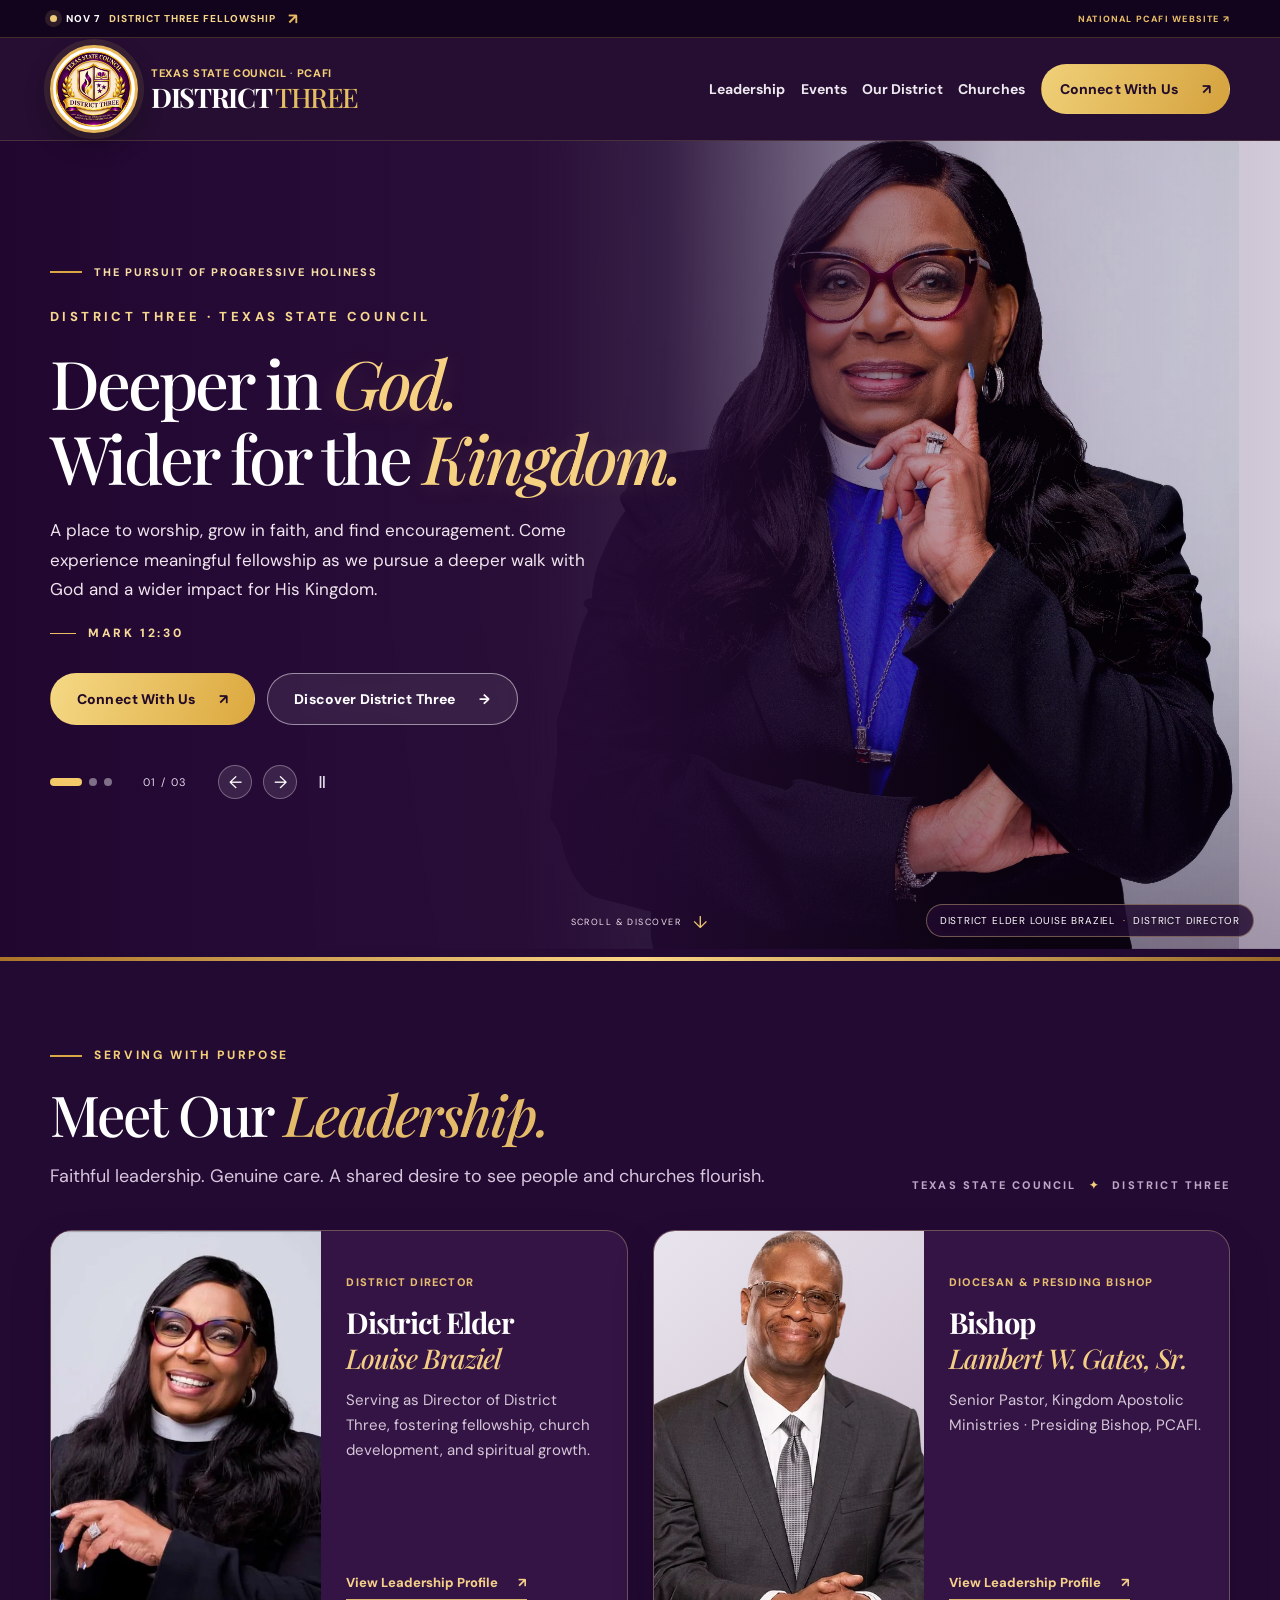
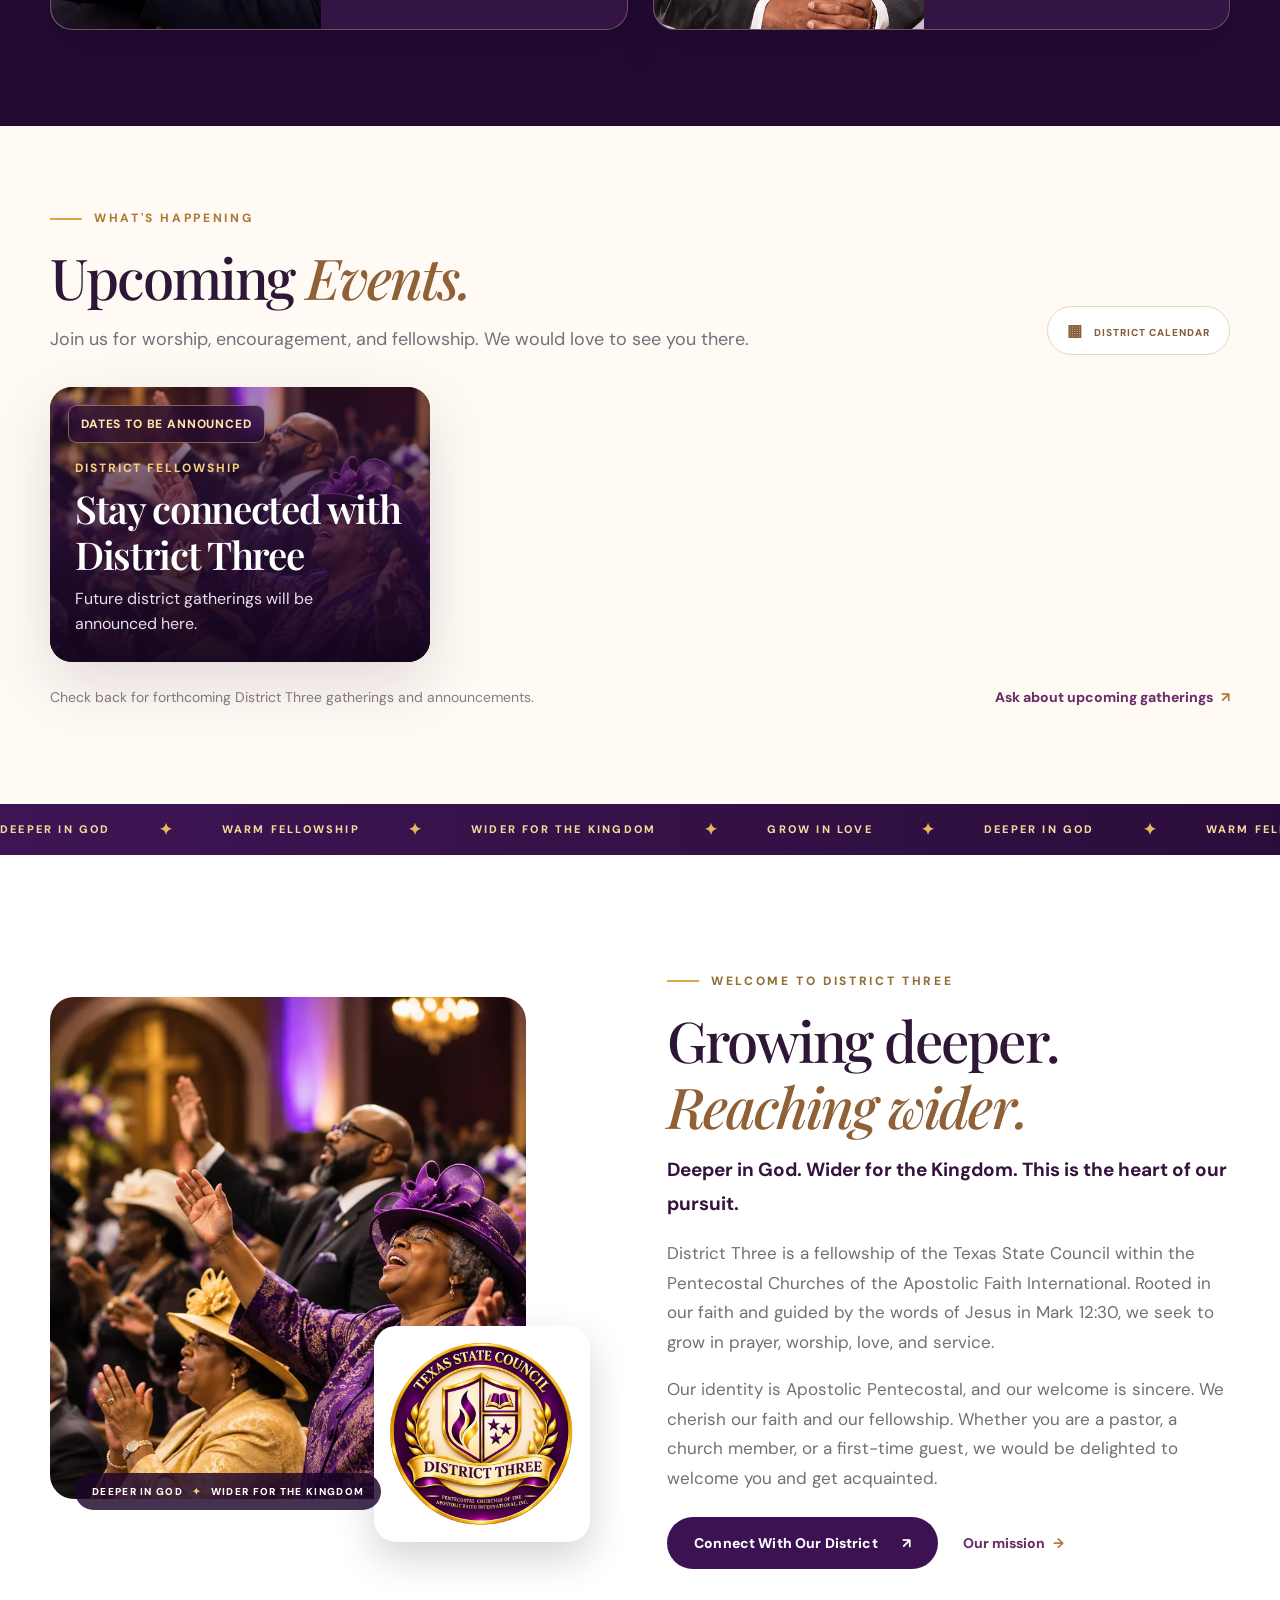
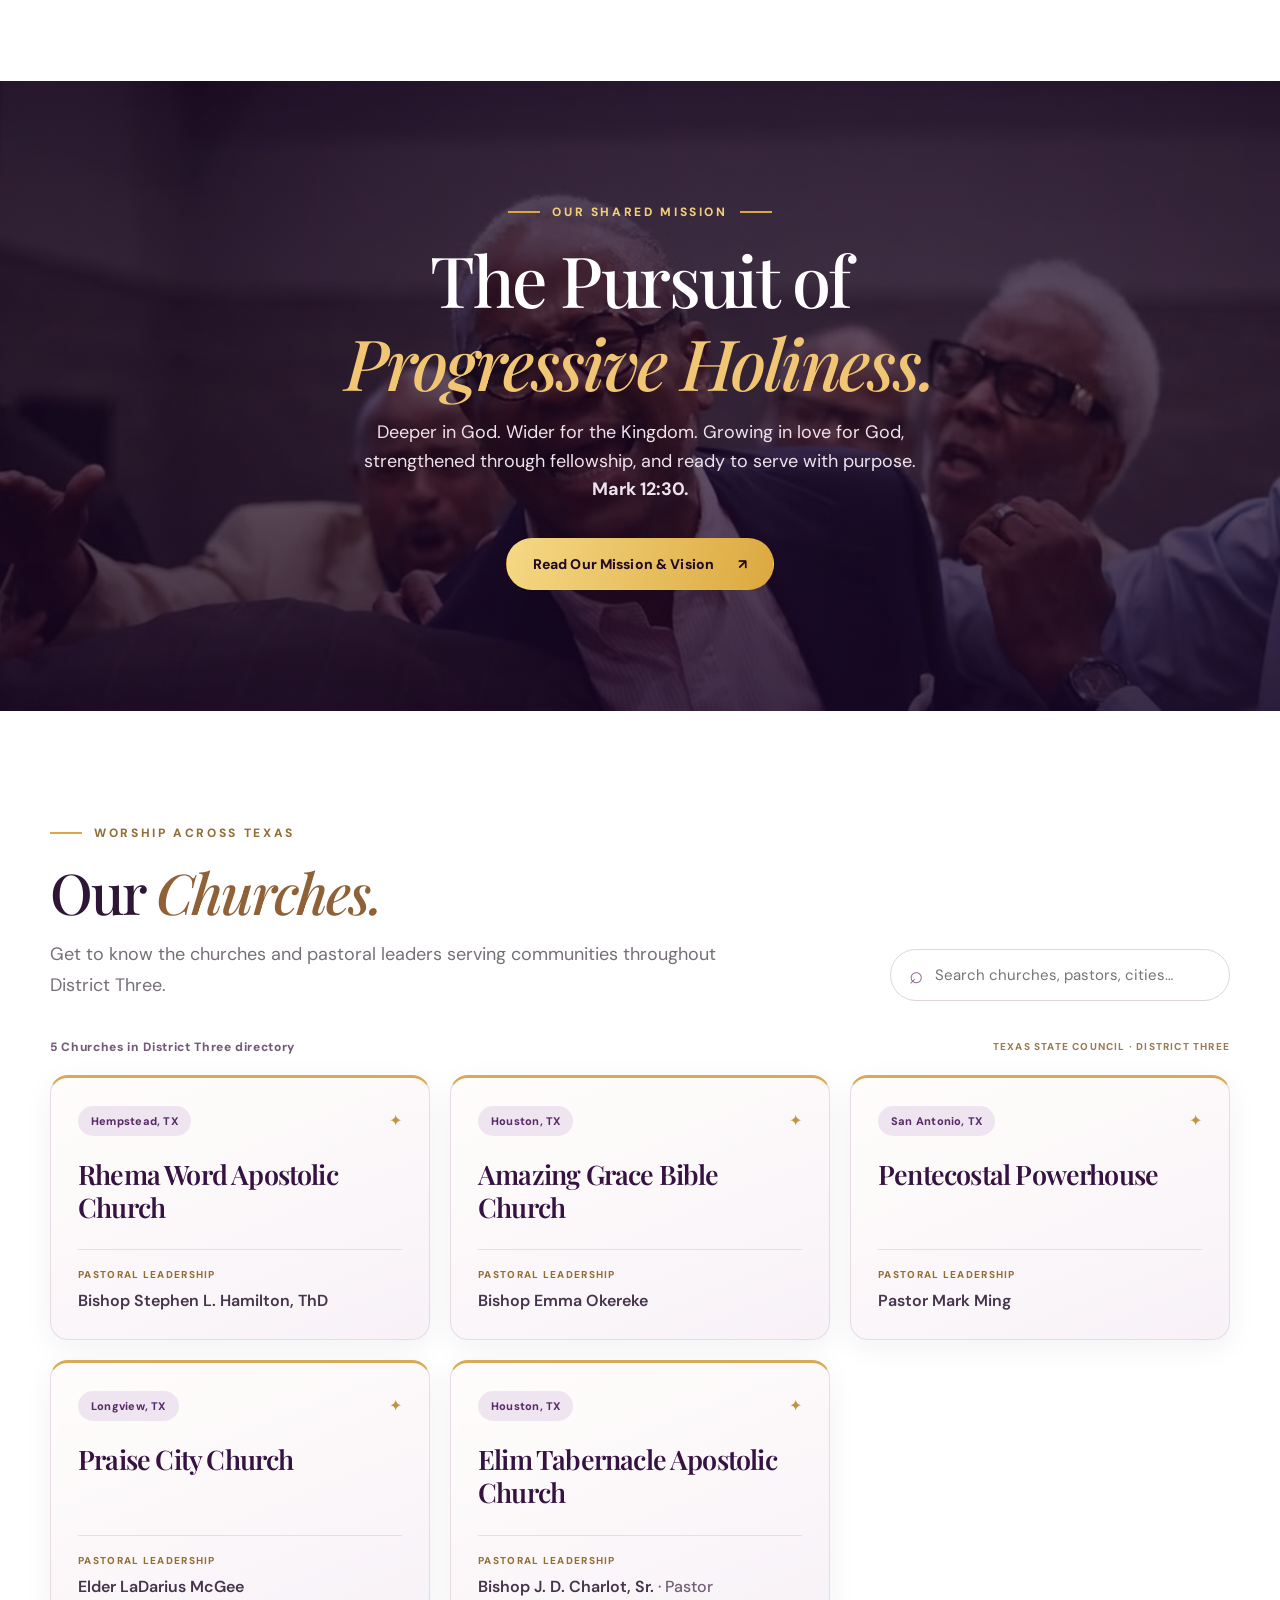
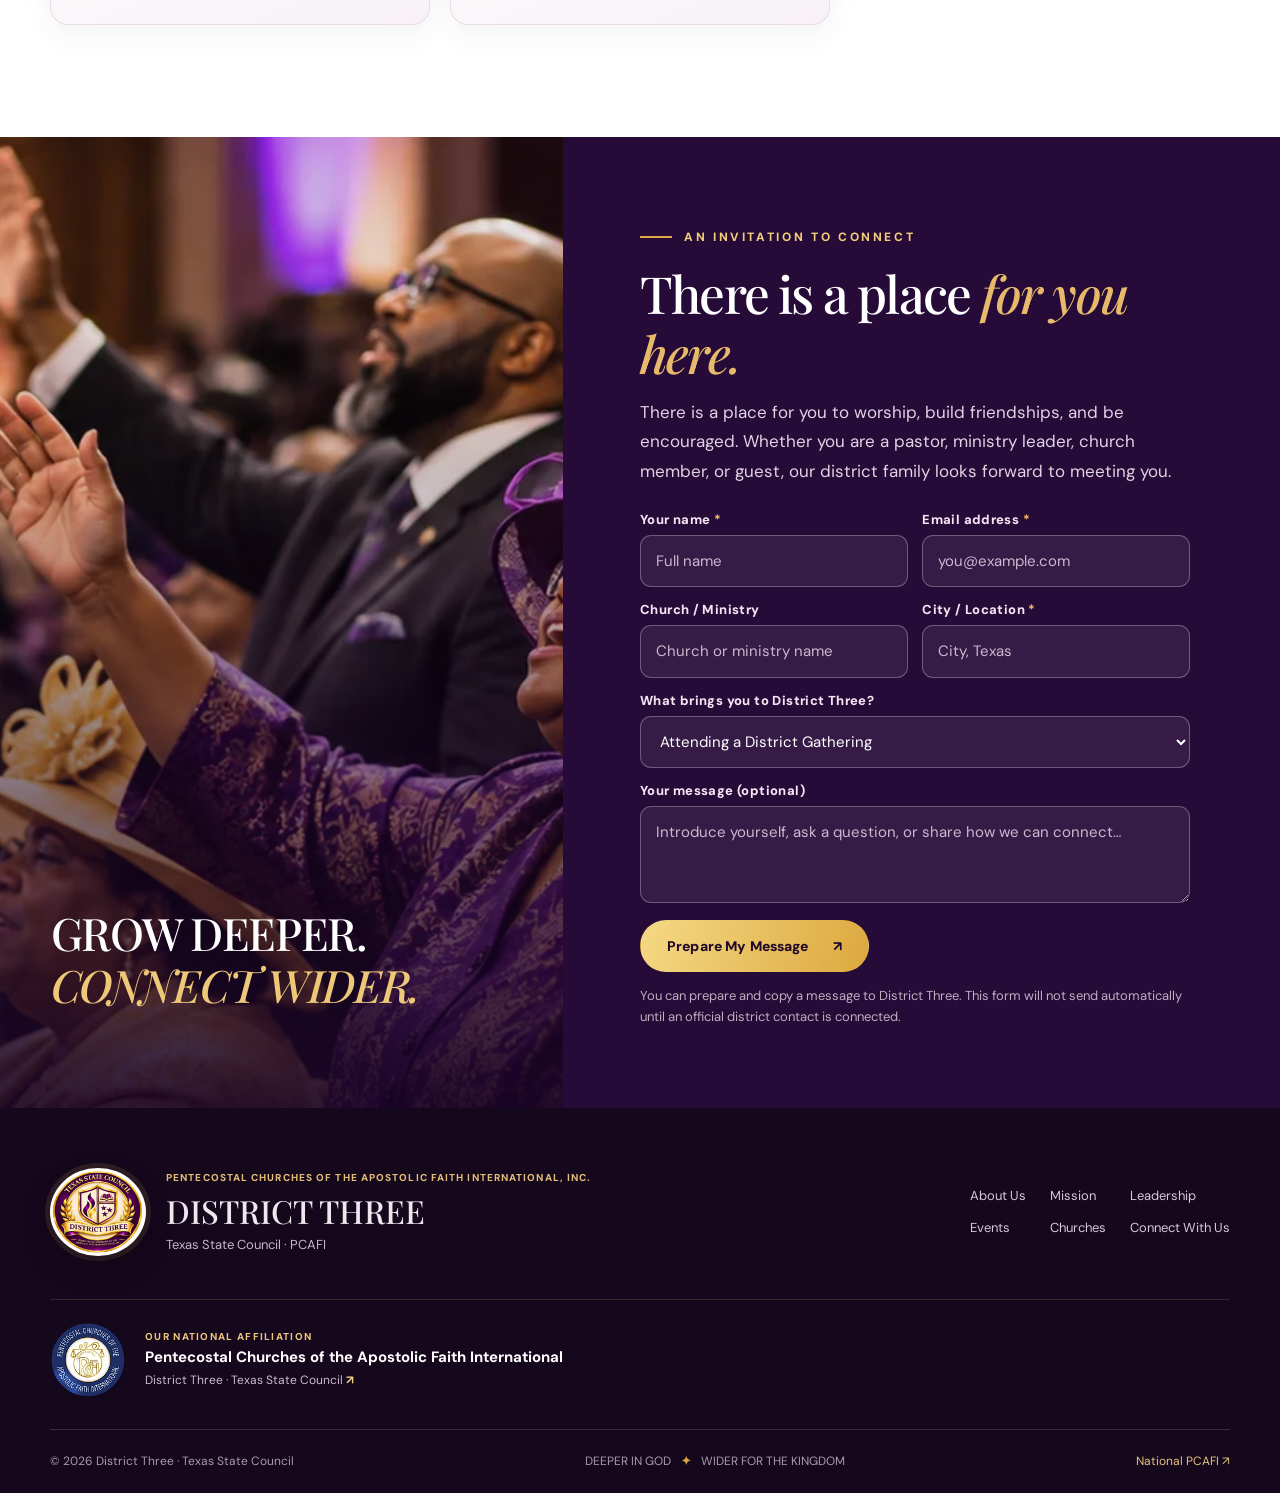
==== index.html @ cacfa239 "Add files via upload" ====
<!DOCTYPE html>

<html lang="en">
<head>
<meta charset="utf-8"/>
<meta content="width=device-width, initial-scale=1" name="viewport"/>
<meta content="#21072f" name="theme-color"/>
<meta content="The Pursuit of Progressive Holiness: Deeper in God. Wider for the Kingdom. District Three of the Texas State Council, PCAFI — Mark 12:30." name="description"/>
<meta content="District Three | Texas State Council · PCAFI" property="og:title"/>
<meta content="Deeper in God. Wider for the Kingdom. The Pursuit of Progressive Holiness · Mark 12:30." property="og:description"/>
<meta content="website" property="og:type"/>
<link href="[data-uri]" rel="icon" type="image/webp"/>
<link href="https://fonts.googleapis.com" rel="preconnect"/>
<link crossorigin="" href="https://fonts.gstatic.com" rel="preconnect"/>
<link href="https://fonts.googleapis.com/css2?family=DM+Sans:wght@400;500;600;700;800&amp;family=Playfair+Display:ital,wght@0,500;0,600;0,700;1,500;1,600&amp;display=swap" rel="stylesheet"/>
<style>
:root{--purple:#240a36;--purple2:#3c1253;--deep:#14051e;--gold:#dba745;--goldlight:#f3ce79;--ivory:#faf7f1;--paper:#fffdf9;--ink:#2e1736;--muted:#766e78;--border:#eadfd3;--shadow:0 22px 62px rgba(33,9,46,.13);--ease:cubic-bezier(.22,.8,.28,1)}
*,*::before,*::after{box-sizing:border-box}html{scroll-behavior:smooth;scroll-padding-top:105px}body{margin:0;font-family:'DM Sans',Arial,sans-serif;background:var(--paper);color:var(--ink);-webkit-font-smoothing:antialiased}button,input,textarea,select{font:inherit}button{cursor:pointer}img{max-width:100%;display:block}a{text-decoration:none;color:inherit}p{line-height:1.75}h1,h2,h3,p{margin-top:0}h1,h2,h3{letter-spacing:-.035em}h1,h2,h3,.brand-words strong{font-family:'Playfair Display',Georgia,serif}em{font-weight:500}::selection{background:#d8b76d;color:var(--purple)}.sr-only{position:absolute;width:1px;height:1px;padding:0;margin:-1px;overflow:hidden;clip:rect(0,0,0,0);white-space:nowrap;border:0}.skip-link{position:absolute;left:12px;top:-100px;background:#fff;color:#111;padding:12px;z-index:9999}.skip-link:focus{top:12px}.site-width{width:min(1180px,calc(100% - 72px));margin-inline:auto}.section{padding:112px 0}.scroll-progress{position:fixed;inset:0 auto auto 0;width:0;height:3px;background:var(--goldlight);z-index:120}.announcement{background:#160620;color:#dfc3e4;position:relative;z-index:110}.announcement-inner{height:30px;display:flex;justify-content:space-between;align-items:center;gap:16px;font-size:9px;font-weight:800;letter-spacing:.18em}.announcement-inner a{color:#f4d588;transition:color .2s}.announcement-inner a:hover{color:#fff}.tiny-star{color:var(--gold);font-style:normal;margin-right:8px}.site-header{position:sticky;top:0;z-index:100;background:rgba(30,7,43,.97);color:#fff;border-bottom:1px solid rgba(240,200,123,.18);transition:background .3s,box-shadow .3s}.site-header.scrolled{background:rgba(27,6,38,.96);box-shadow:0 9px 45px rgba(15,5,25,.28);backdrop-filter:blur(18px)}.nav-inner{height:94px;display:flex;align-items:center;justify-content:space-between;gap:25px;transition:height .3s}.site-header.scrolled .nav-inner{height:73px}.brand{display:flex;align-items:center;gap:13px;min-width:263px}.brand-seal{width:84px;height:84px;border-radius:50%;background:#fff;display:grid;place-items:center;border:3px solid var(--gold);padding:2px;box-shadow:0 10px 28px rgba(0,0,0,.2),0 0 0 6px rgba(229,184,95,.14);transition:width .3s,height .3s,box-shadow .3s,transform .3s}.brand-seal img{width:100%;height:100%;object-fit:contain;border-radius:50%}.site-header.scrolled .brand-seal{width:64px;height:64px}.brand-words{display:flex;flex-direction:column;gap:3px}.brand-words small{font-size:10px;color:var(--goldlight);font-weight:800;letter-spacing:.06em}.brand-words small b{color:#fff;font-weight:400}.brand-words strong{font-size:25px;white-space:nowrap;line-height:1.1;font-weight:700;letter-spacing:-.05em}.brand-words em{color:#e4bd65;font-style:normal}.main-nav{display:flex;align-items:center;gap:clamp(12px,1.65vw,27px)}.main-nav>a:not(.nav-join){font-size:12px;font-weight:700;color:#eee8f0;transition:color .2s}.main-nav>a:not(.nav-join):hover,.main-nav>a.is-current{color:var(--goldlight)}.nav-join,.button{display:inline-flex;align-items:center;justify-content:center;gap:24px;border-radius:100px;font-size:12px;font-weight:800;letter-spacing:.01em;border:1px solid transparent;transition:transform .25s,background .25s,color .25s,box-shadow .25s}.nav-join{padding:14px 20px;background:linear-gradient(115deg,#f0d078,#d5a23e);color:#220c2b!important;white-space:nowrap}.button{min-height:50px;padding:16px 26px;cursor:pointer}.button:hover,.nav-join:hover{transform:translateY(-3px);box-shadow:0 10px 28px rgba(0,0,0,.12)}.button-gold{color:#210928;background:linear-gradient(110deg,#f5d985,#dca83e)}.button-purple{color:#fff;background:var(--purple2)}.button-glass{border-color:rgba(255,255,255,.5);color:#fff;background:rgba(255,255,255,.08);backdrop-filter:blur(5px)}.button-outline{background:transparent;color:var(--purple);border-color:#d2c5d4}.menu-toggle{display:none}.hero{height:clamp(690px,76vw,790px);min-height:650px;position:relative;color:#fff;overflow:hidden;background:#240a36}.hero-backdrop{position:absolute;inset:0;background:url('[data-uri]') center center/cover no-repeat}.hero-shade{position:absolute;inset:0;background:linear-gradient(90deg,rgba(20,5,32,.93) 0%,rgba(31,8,46,.90) 22%,rgba(37,10,54,.68) 46%,rgba(36,10,53,.28) 72%,rgba(36,10,53,.10) 100%),linear-gradient(180deg,rgba(20,5,32,.18) 0%,rgba(20,5,32,.08) 40%,rgba(20,5,32,.22) 100%)}.hero-content{position:relative;z-index:2;padding-top:clamp(100px,12vw,154px)}.hero-intro{display:flex;align-items:center;gap:12px;color:#f8dea4;font-size:10px;line-height:1.5;letter-spacing:.22em;font-weight:800;max-width:640px}.line{display:inline-block;width:32px;min-width:32px;height:2px;background:var(--gold);vertical-align:middle}.hero-kicker{color:#f8cd70;font-size:12px;letter-spacing:.26em;font-weight:800;margin-top:26px;margin-bottom:16px}.hero h1{font-size:clamp(53px,6.25vw,95px);font-weight:500;line-height:1.075;max-width:930px;margin:0 0 22px;text-wrap:balance}.hero h1 em{color:#f6d181}.hero-description{max-width:540px;font-size:16px;line-height:1.9;color:#f0e5ee}.hero-actions{display:flex;align-items:center;flex-wrap:wrap;gap:12px;margin-top:32px}.hero-controls{display:flex;align-items:center;gap:11px;margin-top:65px}.hero-dots{display:flex;gap:7px;margin-right:20px}.hero-dot{height:8px;width:8px;padding:0;border:0;border-radius:20px;background:rgba(255,255,255,.42);transition:width .25s,background .25s}.hero-dot.is-active{width:32px;background:#f4c969}.slide-counter{font-size:11px;letter-spacing:.12em;color:#e0d4e6;margin-right:20px}.round-arrow{border-radius:50%;height:34px;width:34px;background:rgba(255,255,255,.1);color:#fff;border:1px solid rgba(255,255,255,.3);transition:background .2s}.round-arrow:hover,.slide-pause:hover{background:rgba(255,255,255,.25)}.slide-pause{border:0;background:transparent;color:#e4dce9;padding:8px 10px}.slide-copy{transition:opacity .25s,transform .25s}.slide-copy.changing{opacity:0;transform:translateY(12px)}.hero-corner-crest{position:absolute;right:max(4vw,40px);bottom:56px;width:220px;height:220px;z-index:2;border-radius:50%;padding:8px;background:#fff;box-shadow:0 26px 60px rgba(9,4,18,.42),0 0 0 12px rgba(229,184,95,.16);border:5px solid #d5a346}.hero-corner-crest img{width:100%;height:100%;object-fit:contain;border-radius:50%}.hero-photo-note{position:absolute;right:15px;bottom:12px;font-size:8px;color:#ffffffaf;letter-spacing:.08em;z-index:2}.hero-scroll-label{position:absolute;right:50%;transform:translateX(50%);bottom:28px;font-size:9px;letter-spacing:.16em;display:flex;gap:12px;align-items:center;color:#eee0ed;z-index:2}.hero-scroll-label span:last-child{font-size:17px;color:#ebc56e}.events-section{background:#fffaf5;padding-top:90px;padding-bottom:82px}.section-top{display:flex;align-items:end;justify-content:space-between;gap:30px;margin-bottom:38px}.eyebrow{font-weight:800;letter-spacing:.22em;font-size:10px;color:#916f37;display:flex;align-items:center;gap:12px;margin-bottom:15px}.eyebrow.gold{color:var(--goldlight)}.events-section .eyebrow.gold{color:#ac7937}.section-top h2,.about-copy h2,.parallax-inner h2,.join-body h2{font-weight:500;font-size:clamp(38px,4.4vw,63px);line-height:1.18;margin-bottom:14px;max-width:800px}.section-top h2 em,.about-copy h2 em{color:#906037}.section-lead{color:#766f78;max-width:570px;margin-bottom:0;font-size:14px}.calendar-tag{border:1px solid #e4d7c6;color:#855d36;background:#fff;font-weight:800;letter-spacing:.1em;padding:13px 19px;border-radius:100px;white-space:nowrap;font-size:10px}.calendar-tag span{font-size:16px;margin-right:8px}.events-grid{display:grid;grid-template-columns:repeat(3,minmax(0,1fr));gap:20px}.event-card{position:relative;min-height:275px;border-radius:22px;overflow:hidden;background:#32123f;color:#fff;box-shadow:var(--shadow);isolation:isolate;transition:transform .25s}.event-card:hover{transform:translateY(-5px)}.event-card::before{content:'';position:absolute;inset:0;background-size:cover;background-position:center;z-index:-2;transform:scale(1.03);transition:transform .5s}.event-card:hover::before{transform:scale(1.08)}.event-card::after{content:'';position:absolute;inset:0;z-index:-1;background:linear-gradient(0deg,rgba(20,5,30,.97),rgba(42,13,57,.78) 50%,rgba(50,16,67,.3))}.event-card.visual-worship::before{background-image:url('[data-uri]')}.event-card.visual-leadership::before{background-image:url('[data-uri]');background-position:center 28%}.event-card.visual-council::before{background-image:linear-gradient(25deg,#410f54,#75428e);opacity:.9}.event-card-content{height:100%;min-height:275px;padding:25px;display:flex;flex-direction:column;justify-content:flex-end;position:relative}.event-card .event-type{font-size:10px;letter-spacing:.16em;font-weight:800;color:#f5d07c;text-transform:uppercase;margin-bottom:9px}.event-card h3{font-size:27px;line-height:1.2;font-weight:600;margin:0 0 9px;color:#fff}.event-card p{font-size:12px;color:#e7dfea;line-height:1.55;margin:0}.event-date-corner{position:absolute;top:18px;left:18px;color:#ffe4ac;border-radius:9px;border:1px solid rgba(239,203,141,.45);background:rgba(31,6,44,.68);font-size:10px;font-weight:800;letter-spacing:.12em;padding:10px 12px;backdrop-filter:blur(10px)}.event-arrow{position:absolute;right:22px;bottom:22px;border:1px solid rgba(255,255,255,.44);border-radius:50%;display:grid;place-items:center;width:34px;height:34px;font-size:17px}.event-card p{padding-right:35px}.events-foot{display:flex;align-items:center;justify-content:space-between;gap:25px;margin-top:23px;font-size:11px;color:#877d83}.events-foot p{margin:0}.text-arrow{font-size:12px;font-weight:800;color:#6b2d69;white-space:nowrap}.text-arrow span{margin-left:5px;color:#b17c38}.moving-ribbon{overflow:hidden;background:linear-gradient(90deg,#3d1554,#2b0d3b);color:#f5d999;padding:15px 0}.ribbon-track{display:flex;align-items:center;gap:48px;white-space:nowrap;width:max-content;animation:ticker 44s linear infinite;font-size:11px;letter-spacing:.2em;font-weight:800}.ribbon-track i{font-style:normal;font-size:16px;color:#e5b85f}@keyframes ticker{to{transform:translateX(-50%)}}.about-section{background:#fff}.about-grid{display:grid;grid-template-columns:.96fr 1fr;gap:clamp(50px,6vw,103px);align-items:center}.about-images{height:545px;position:relative}.about-photo{width:88%;height:92%;border-radius:24px;overflow:hidden;background:#32123f}.about-photo img{width:100%;height:100%;object-fit:cover;object-position:center}.about-photo-small{position:absolute;right:0;bottom:0;width:40%;aspect-ratio:1;border:10px solid #fff;border-radius:22px;background:#fff;box-shadow:0 16px 38px rgba(23,9,37,.18);overflow:hidden;padding:4px}.about-photo-small img{width:100%;height:100%;object-fit:contain}.about-photo-caption{position:absolute;bottom:32px;left:25px;color:#fff;font-size:10px;font-weight:800;letter-spacing:.13em;background:rgba(27,6,42,.82);border-radius:100px;padding:12px 17px}.about-photo-caption span{color:var(--goldlight);margin:0 6px}.about-copy h2{max-width:600px}.about-copy p:not(.eyebrow){color:#756d76;font-size:14px}.about-copy .lead-strong{color:#36133f!important;font-size:17px!important;font-weight:700!important}.about-actions{display:flex;align-items:center;gap:25px;flex-wrap:wrap;margin-top:23px}.parallax-statement{height:min(630px,85svh);min-height:510px;position:relative;overflow:hidden;background:#2b083a;color:#fff;display:flex;align-items:center;text-align:center}.parallax-backdrop{position:absolute;inset:-12%;background:url('[data-uri]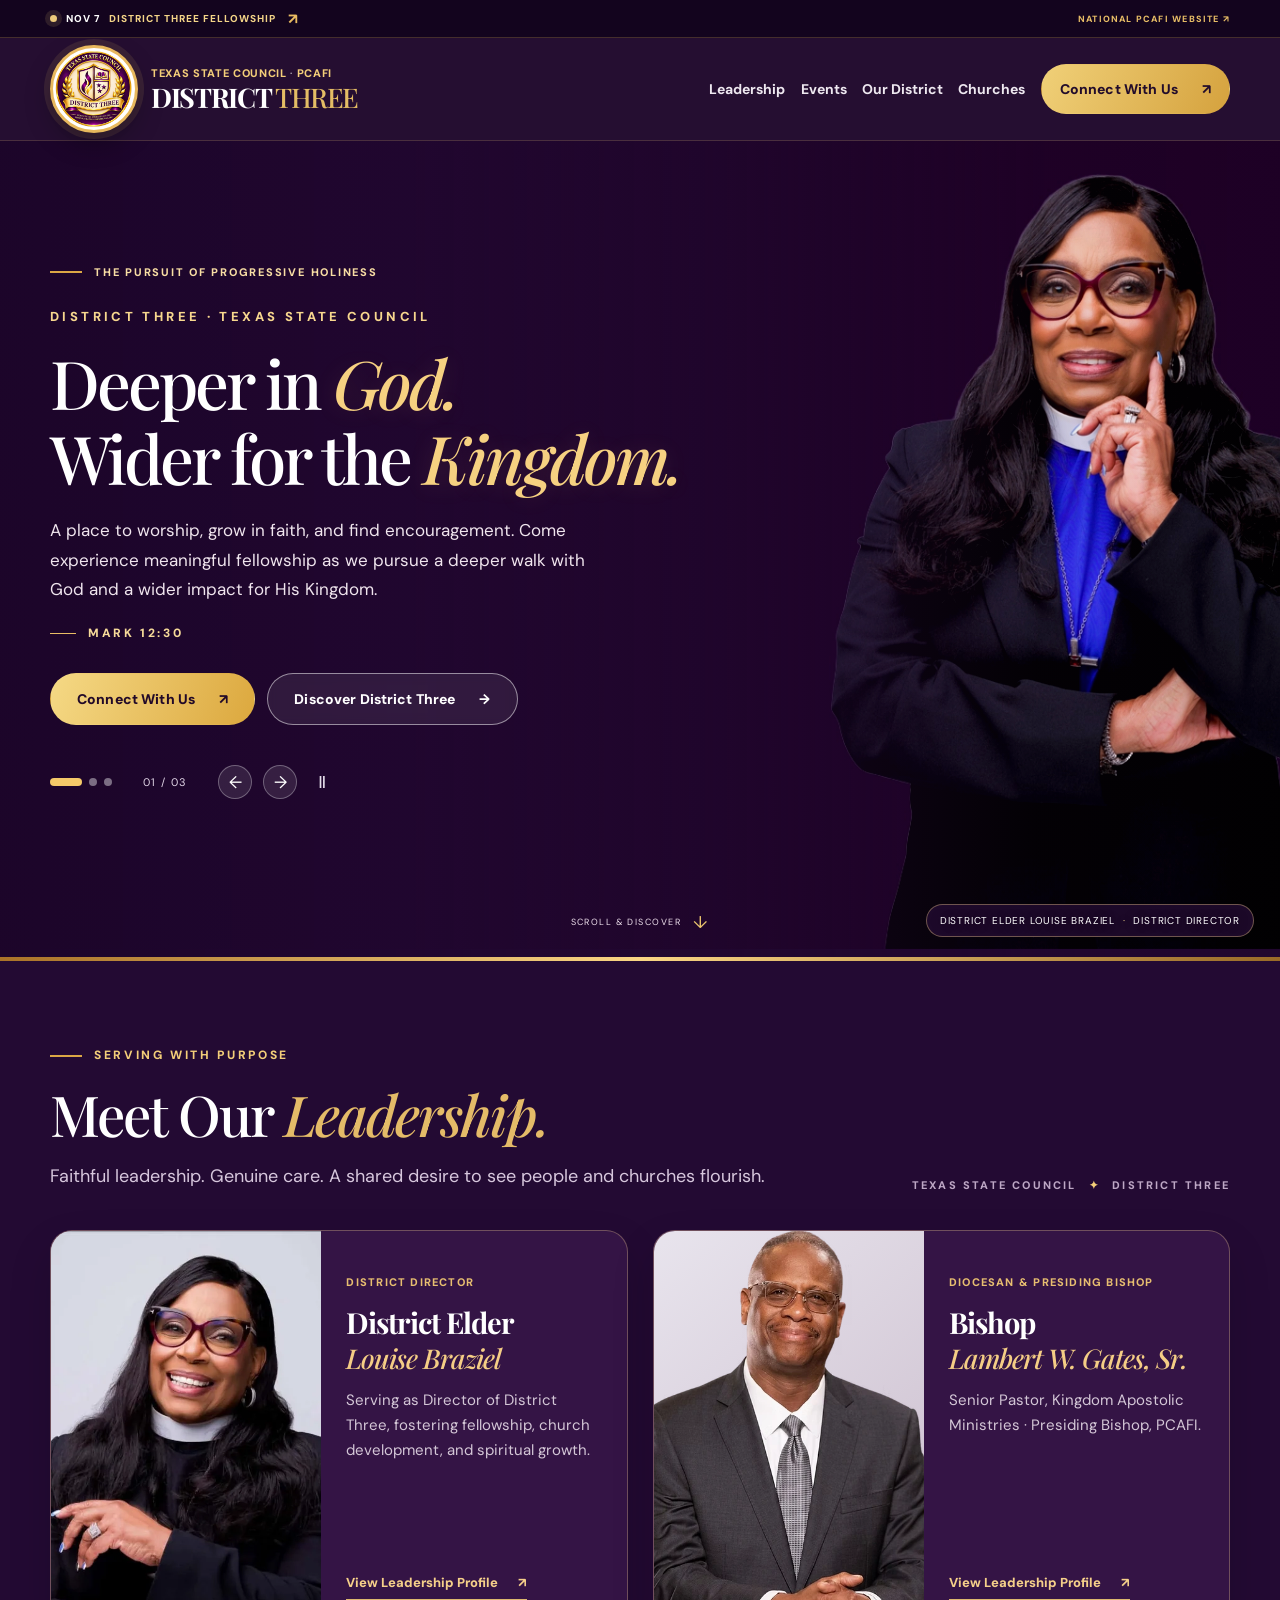
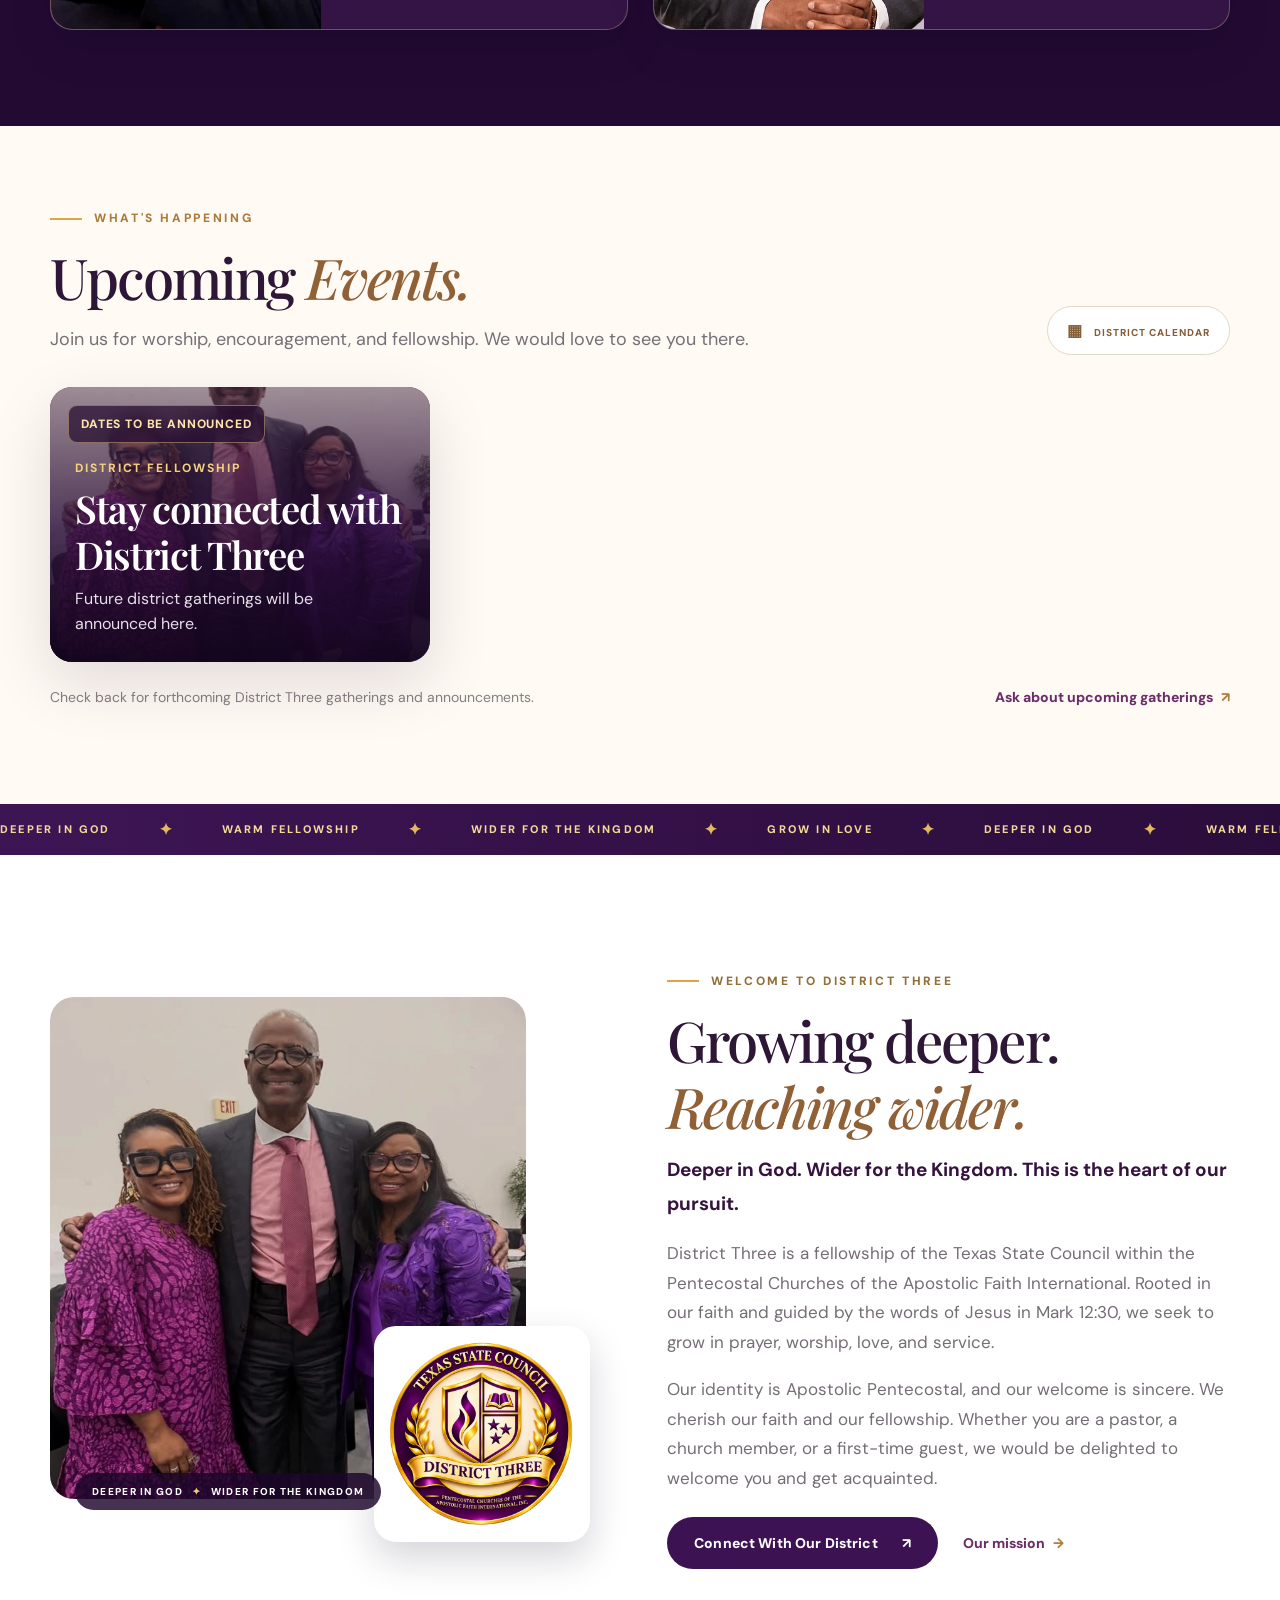
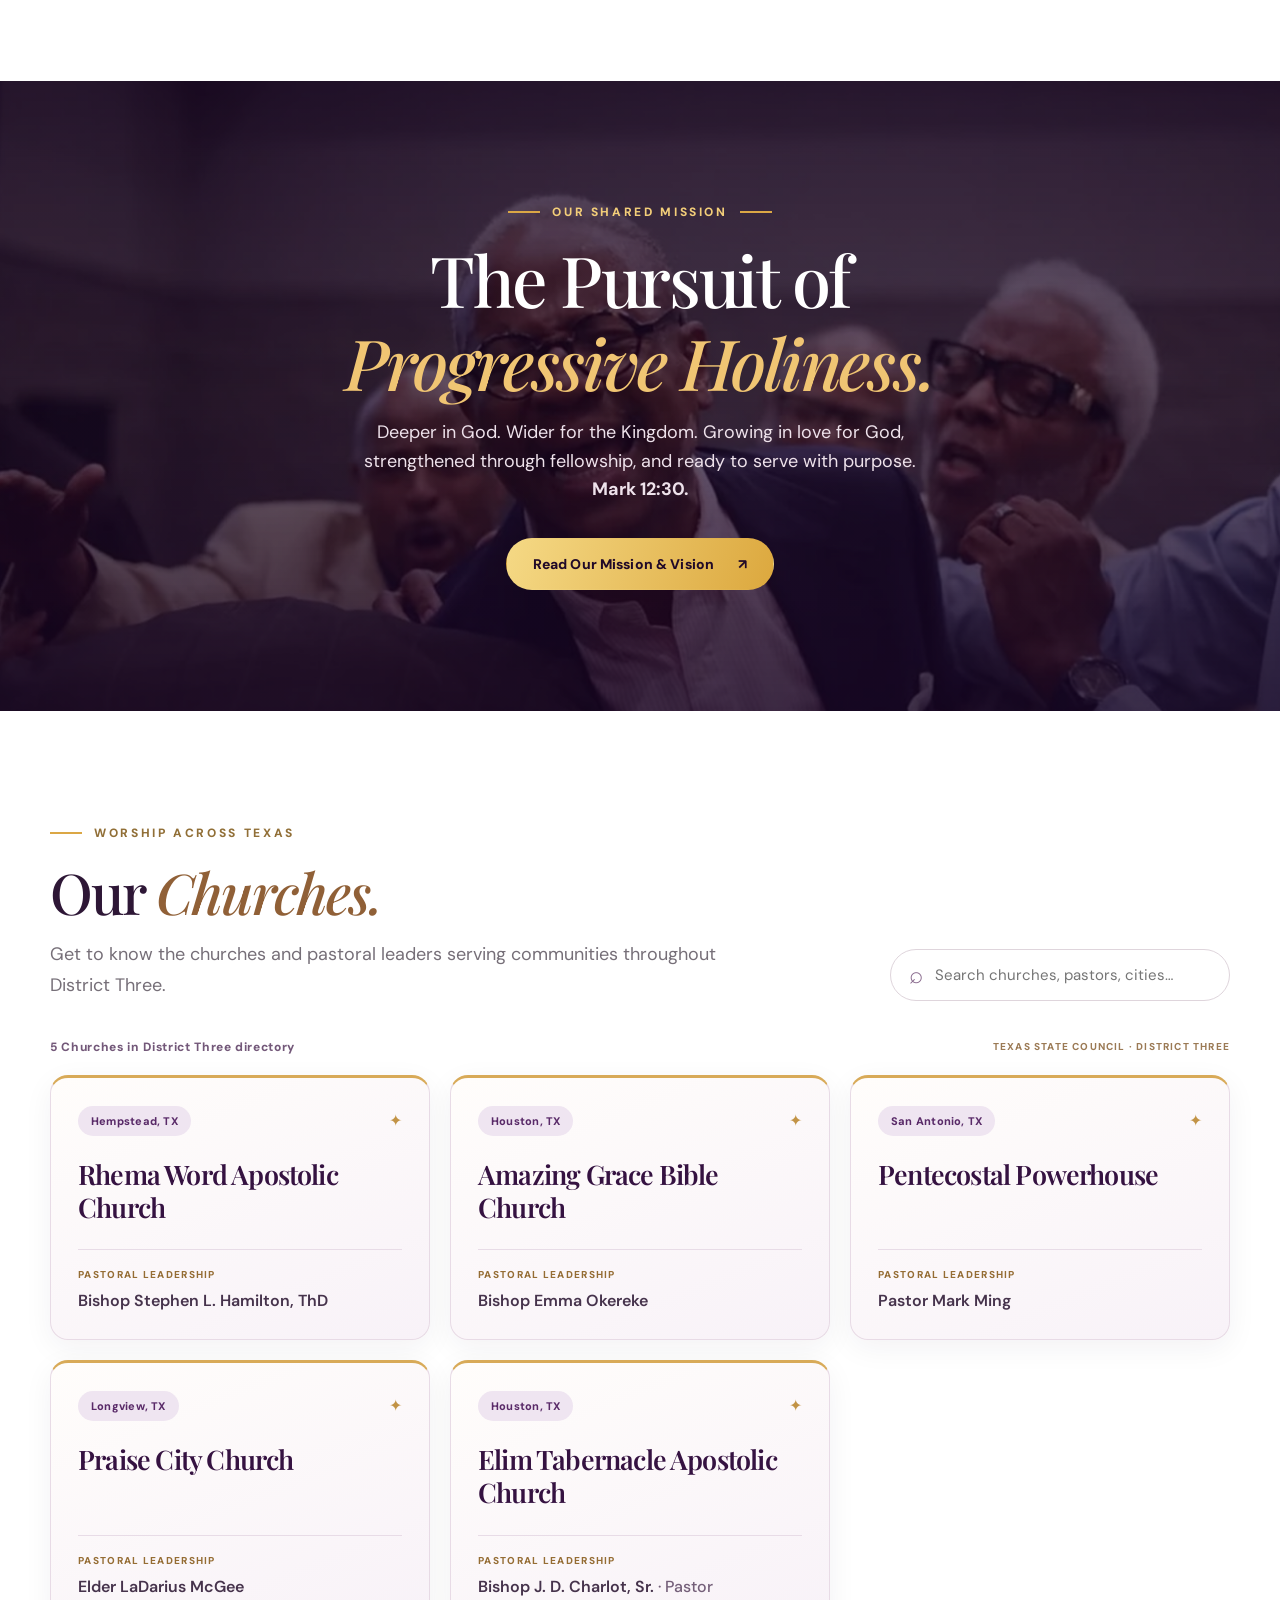
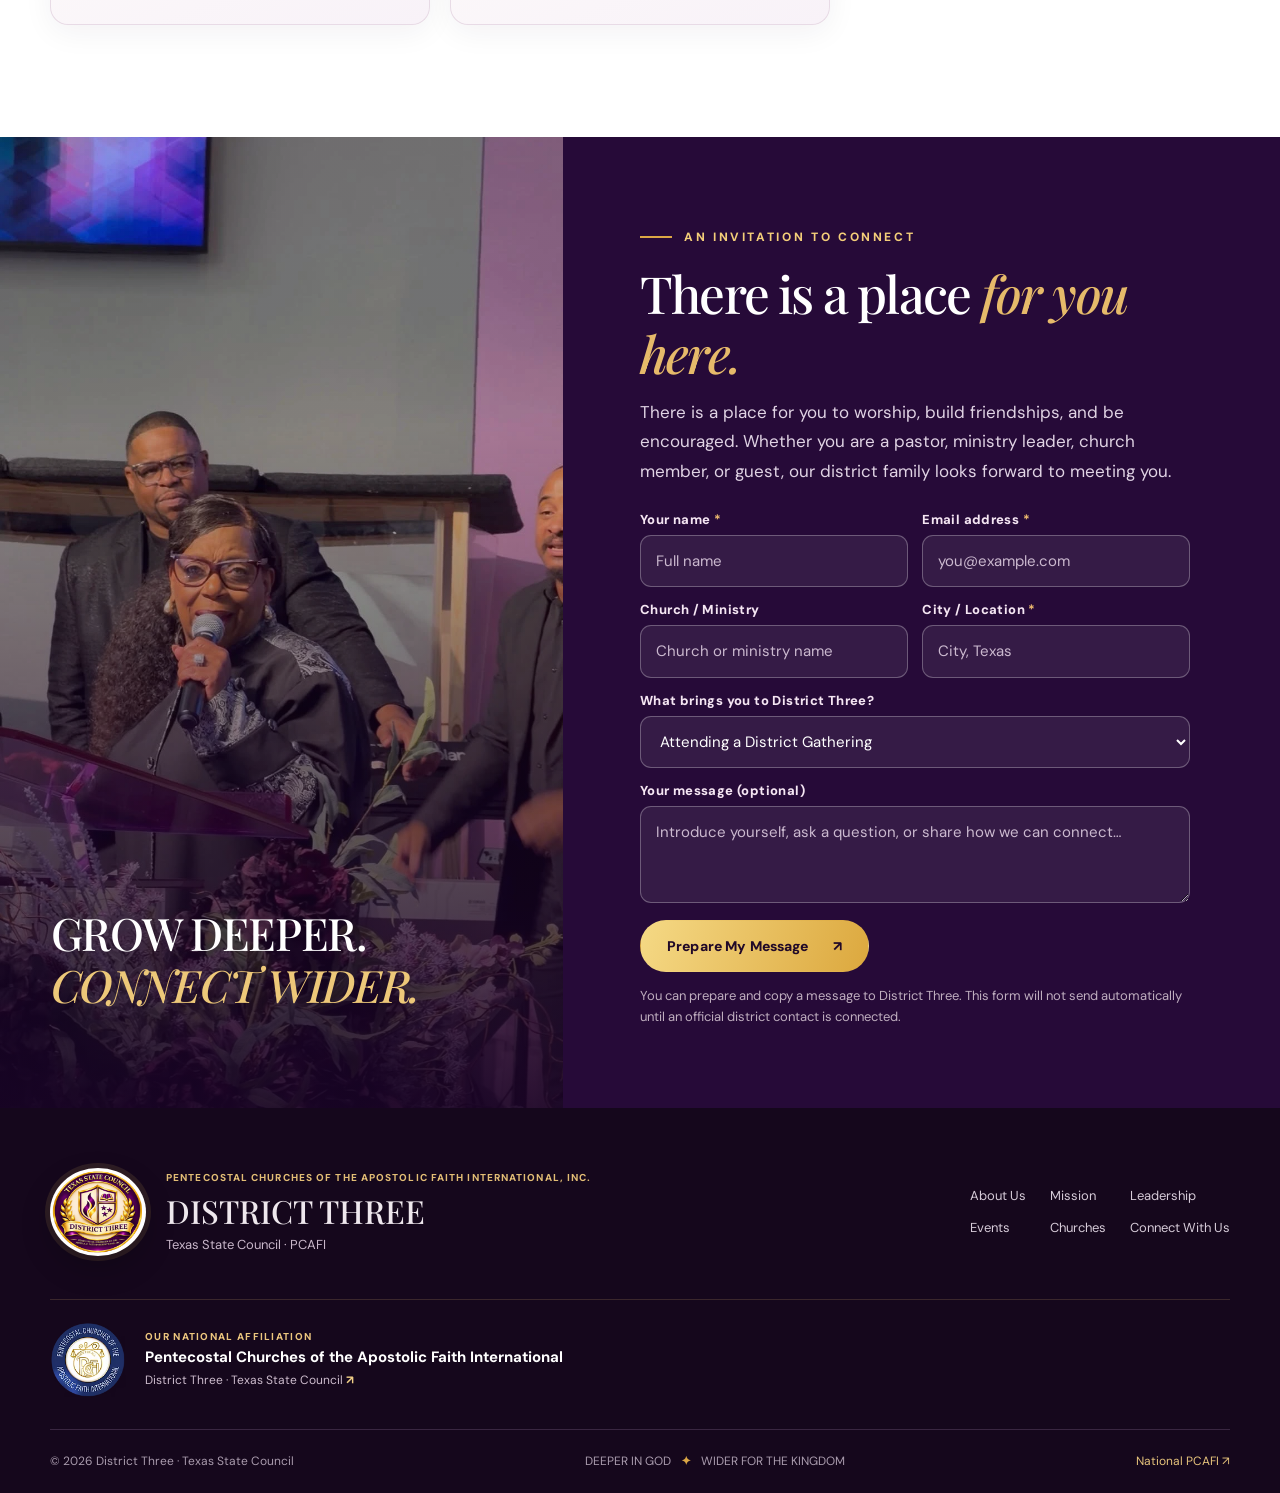
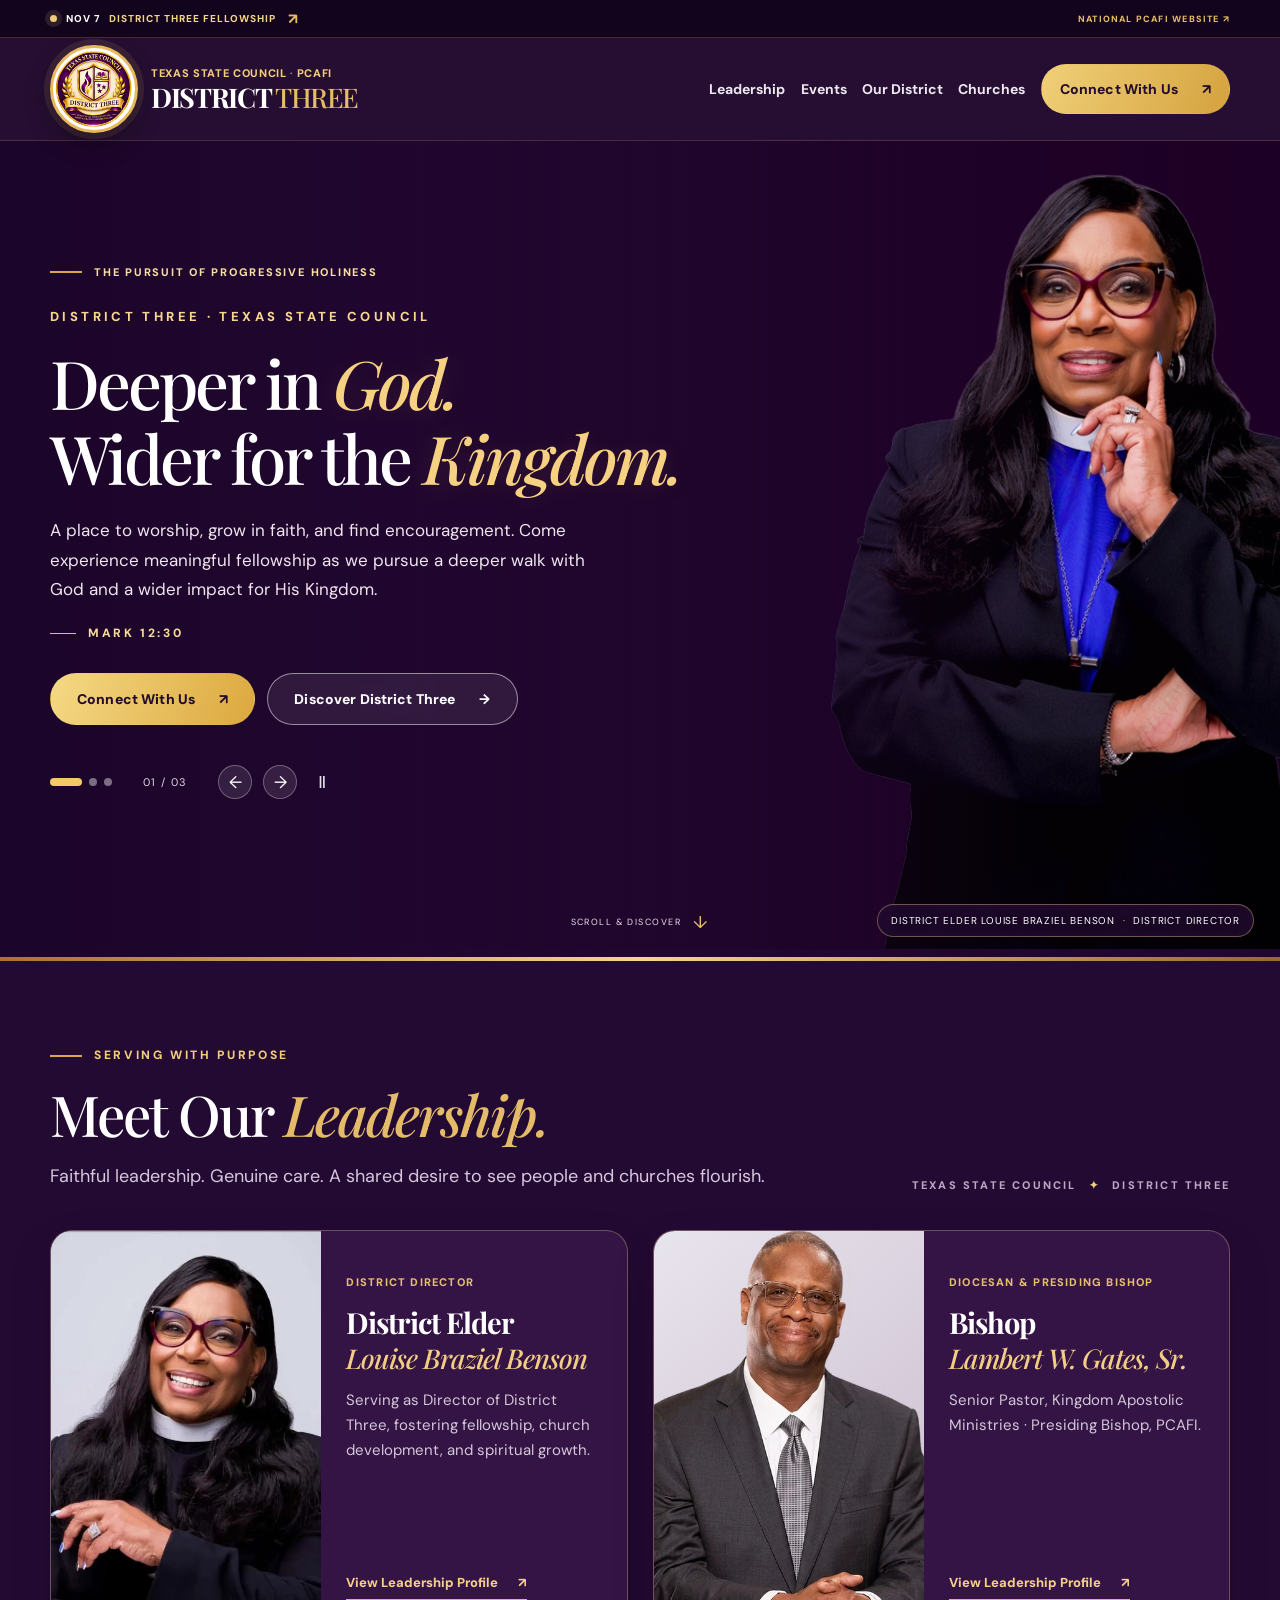
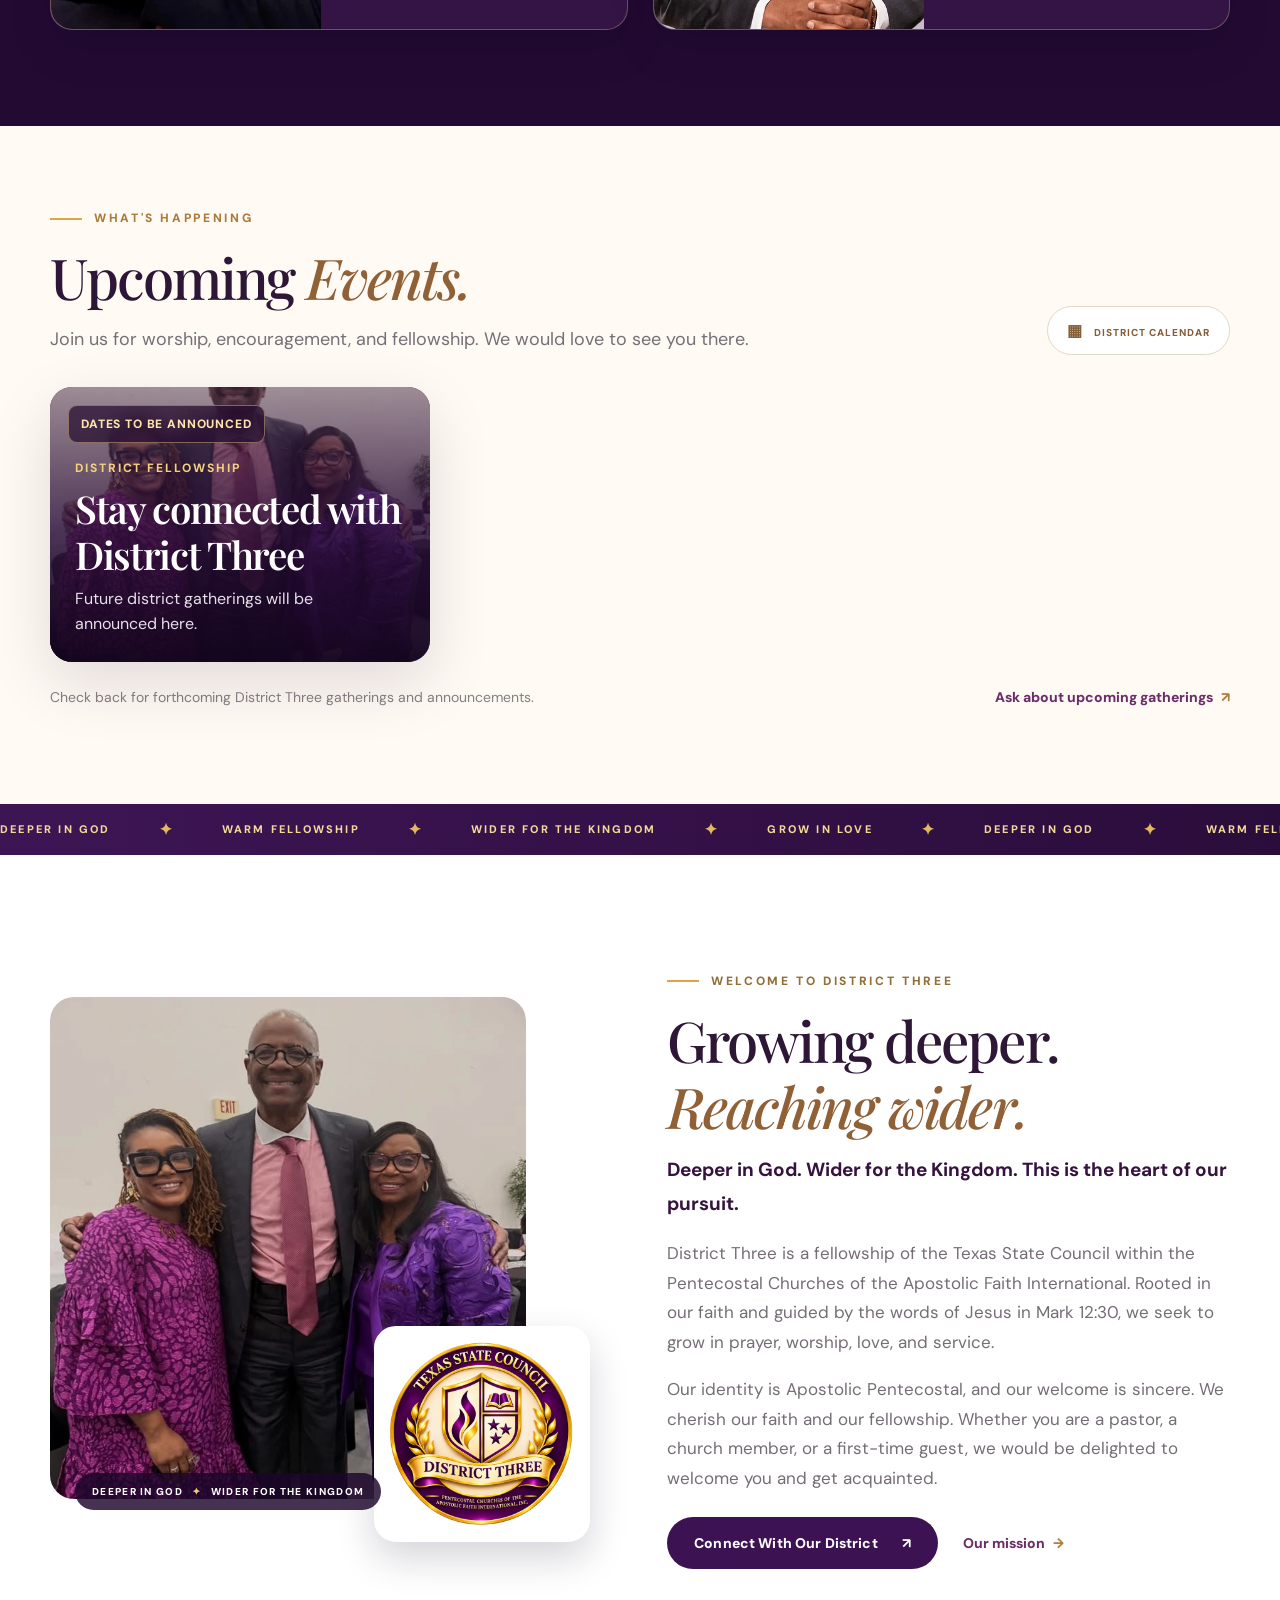
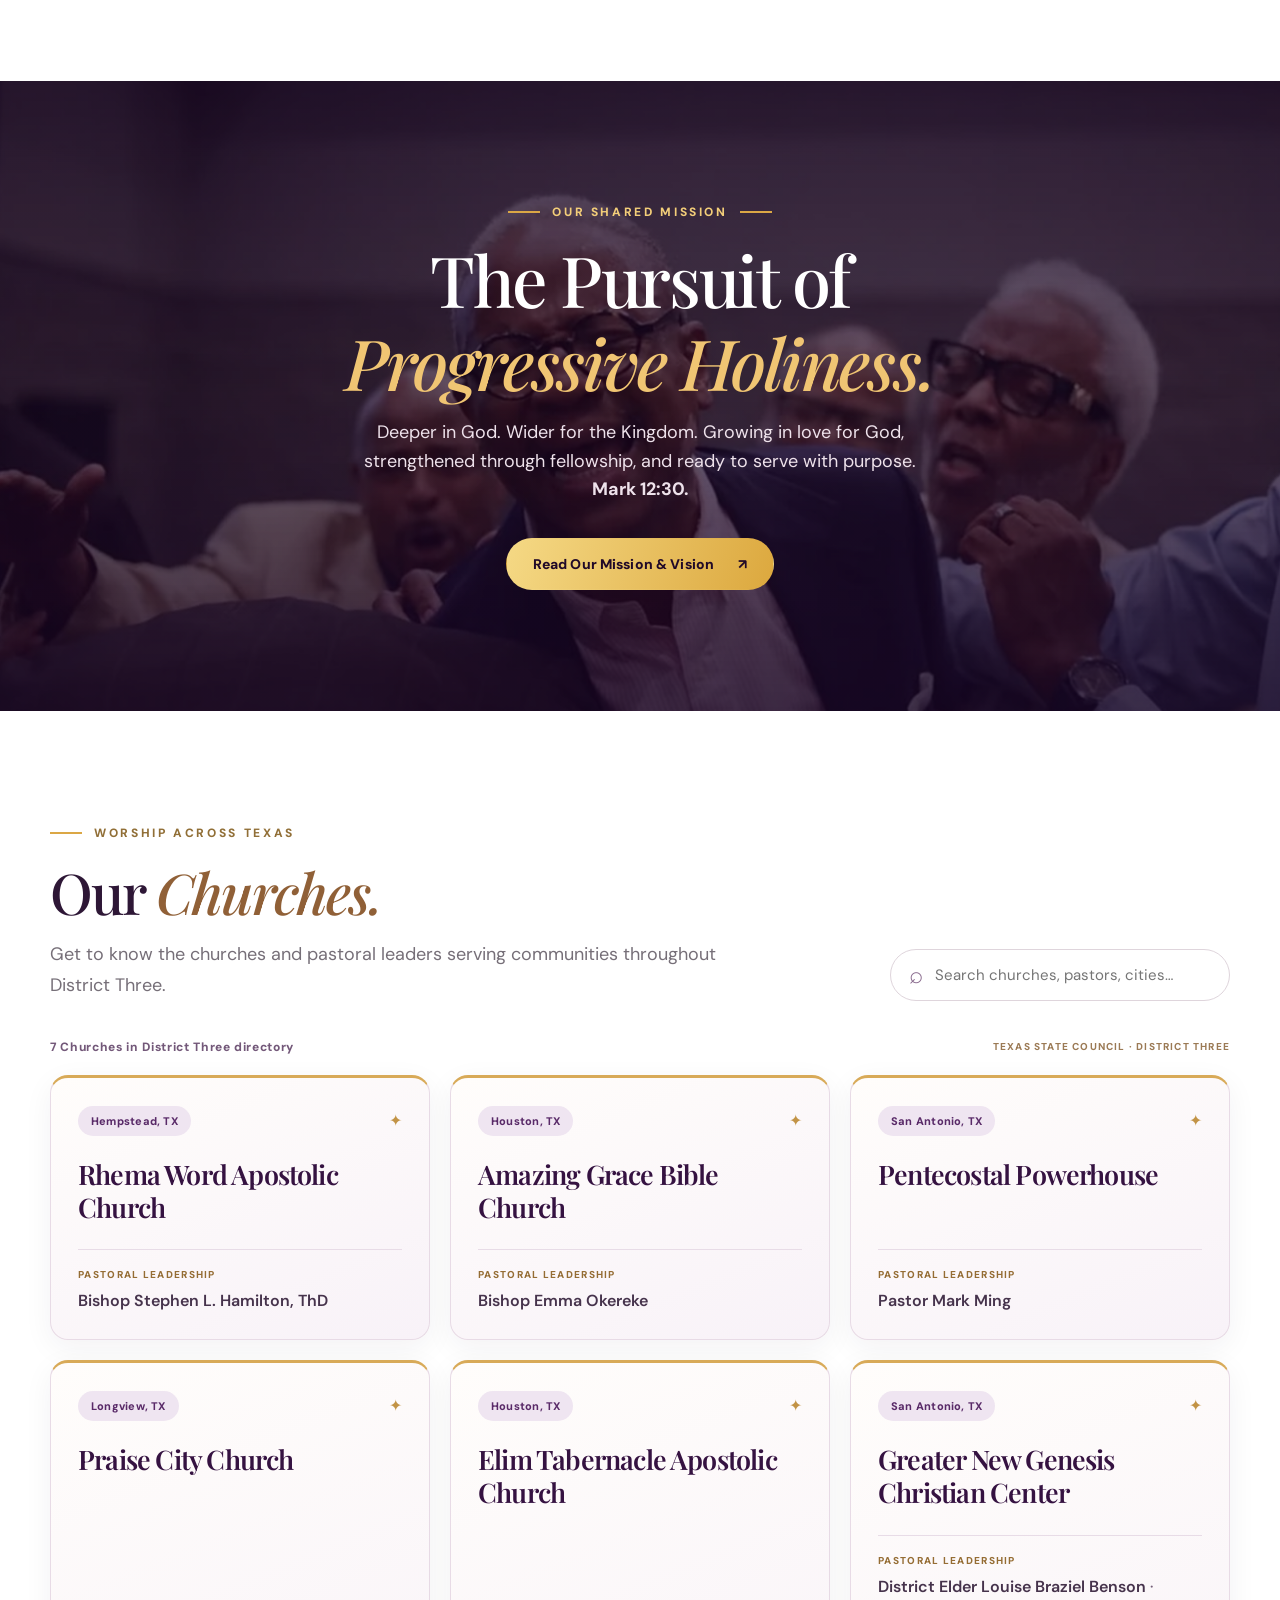
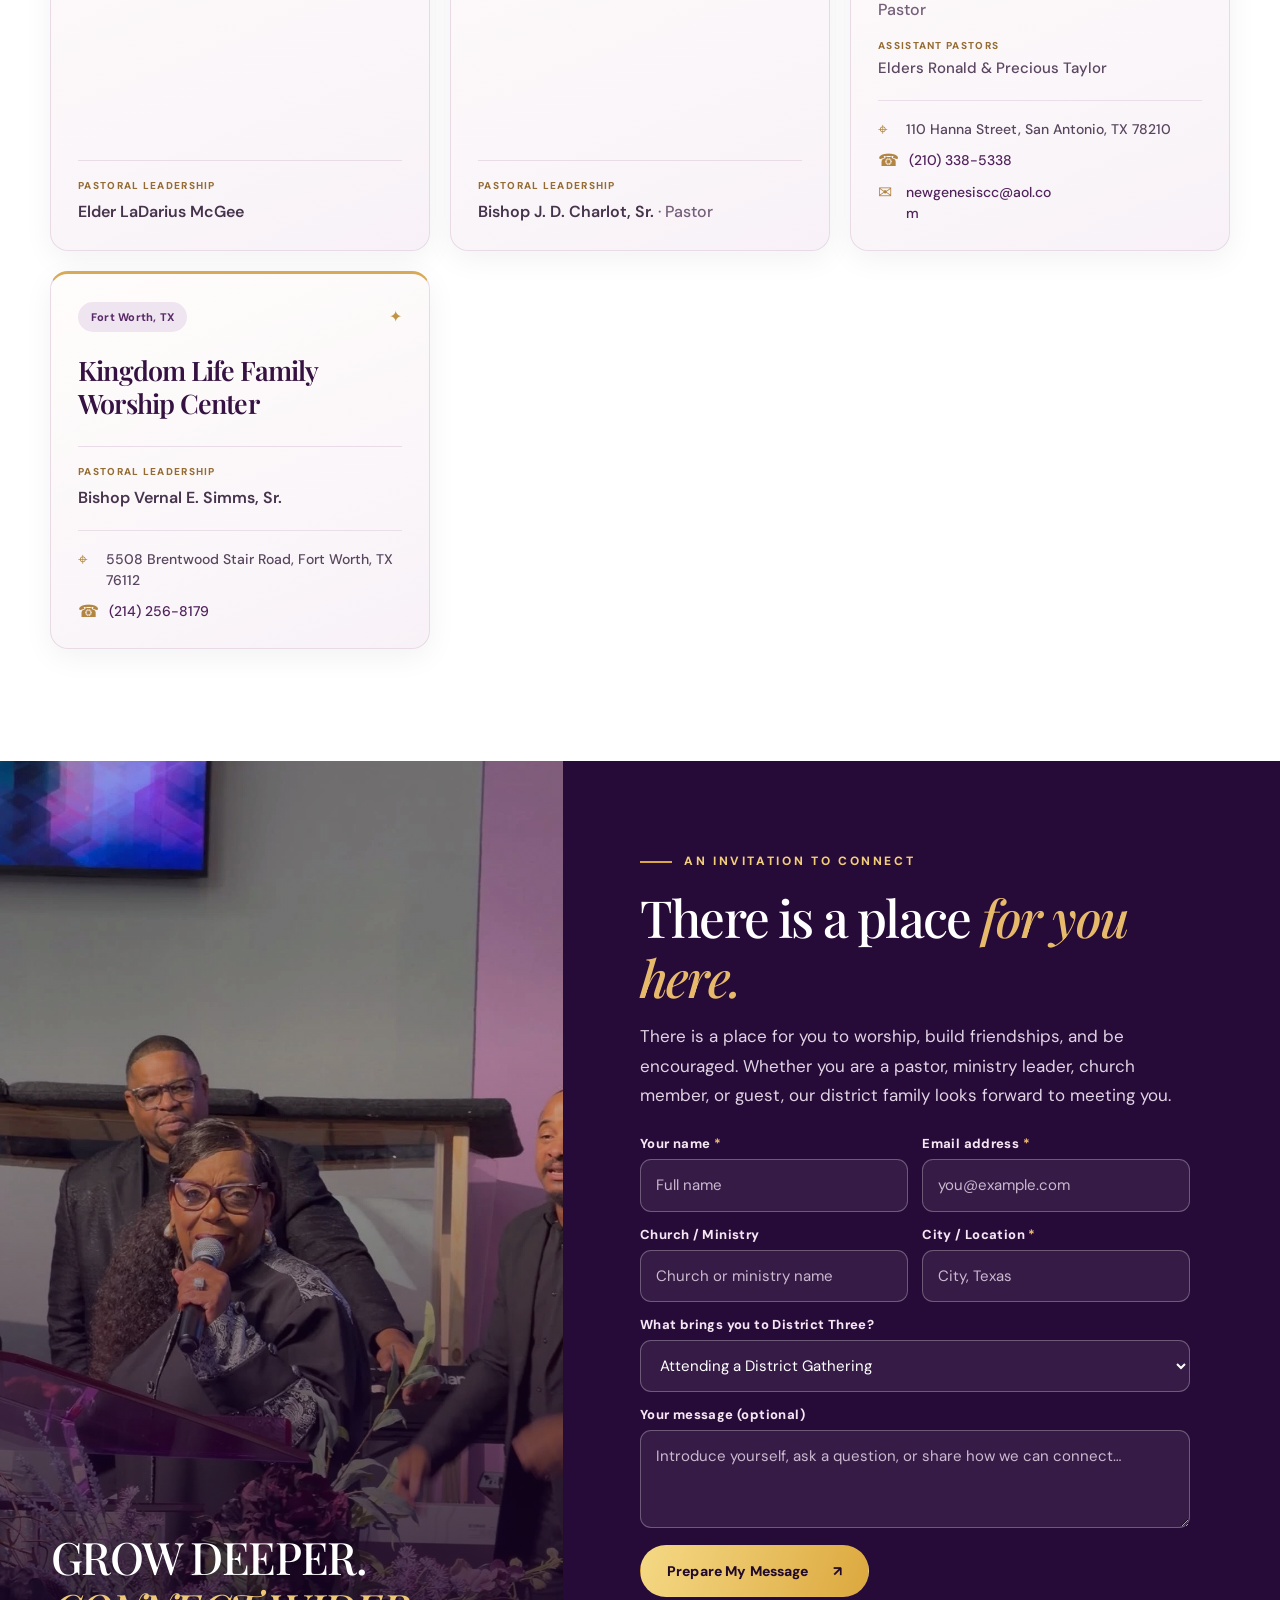
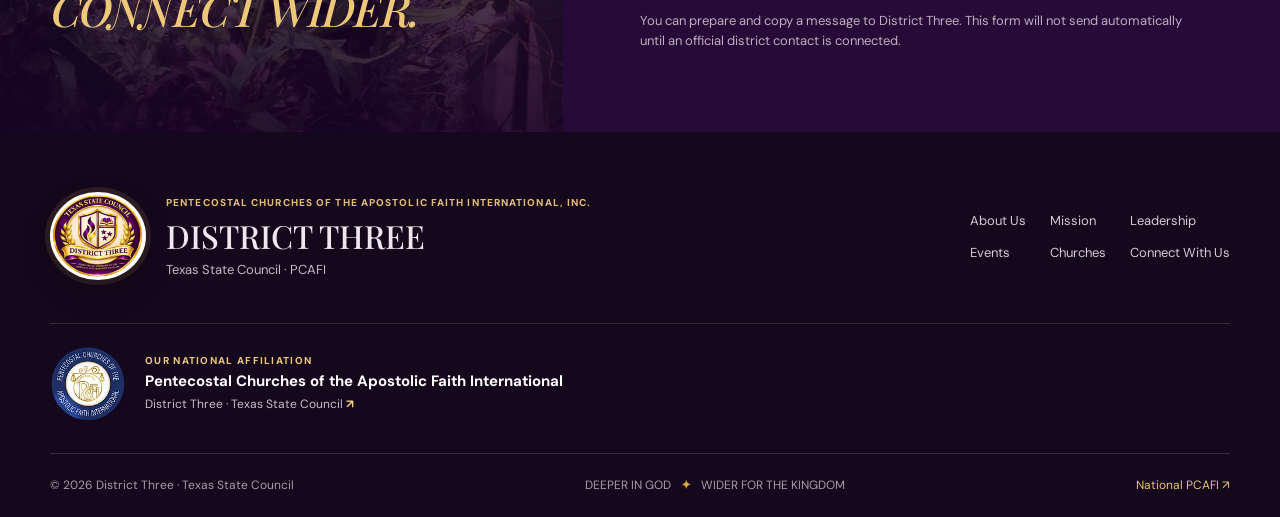
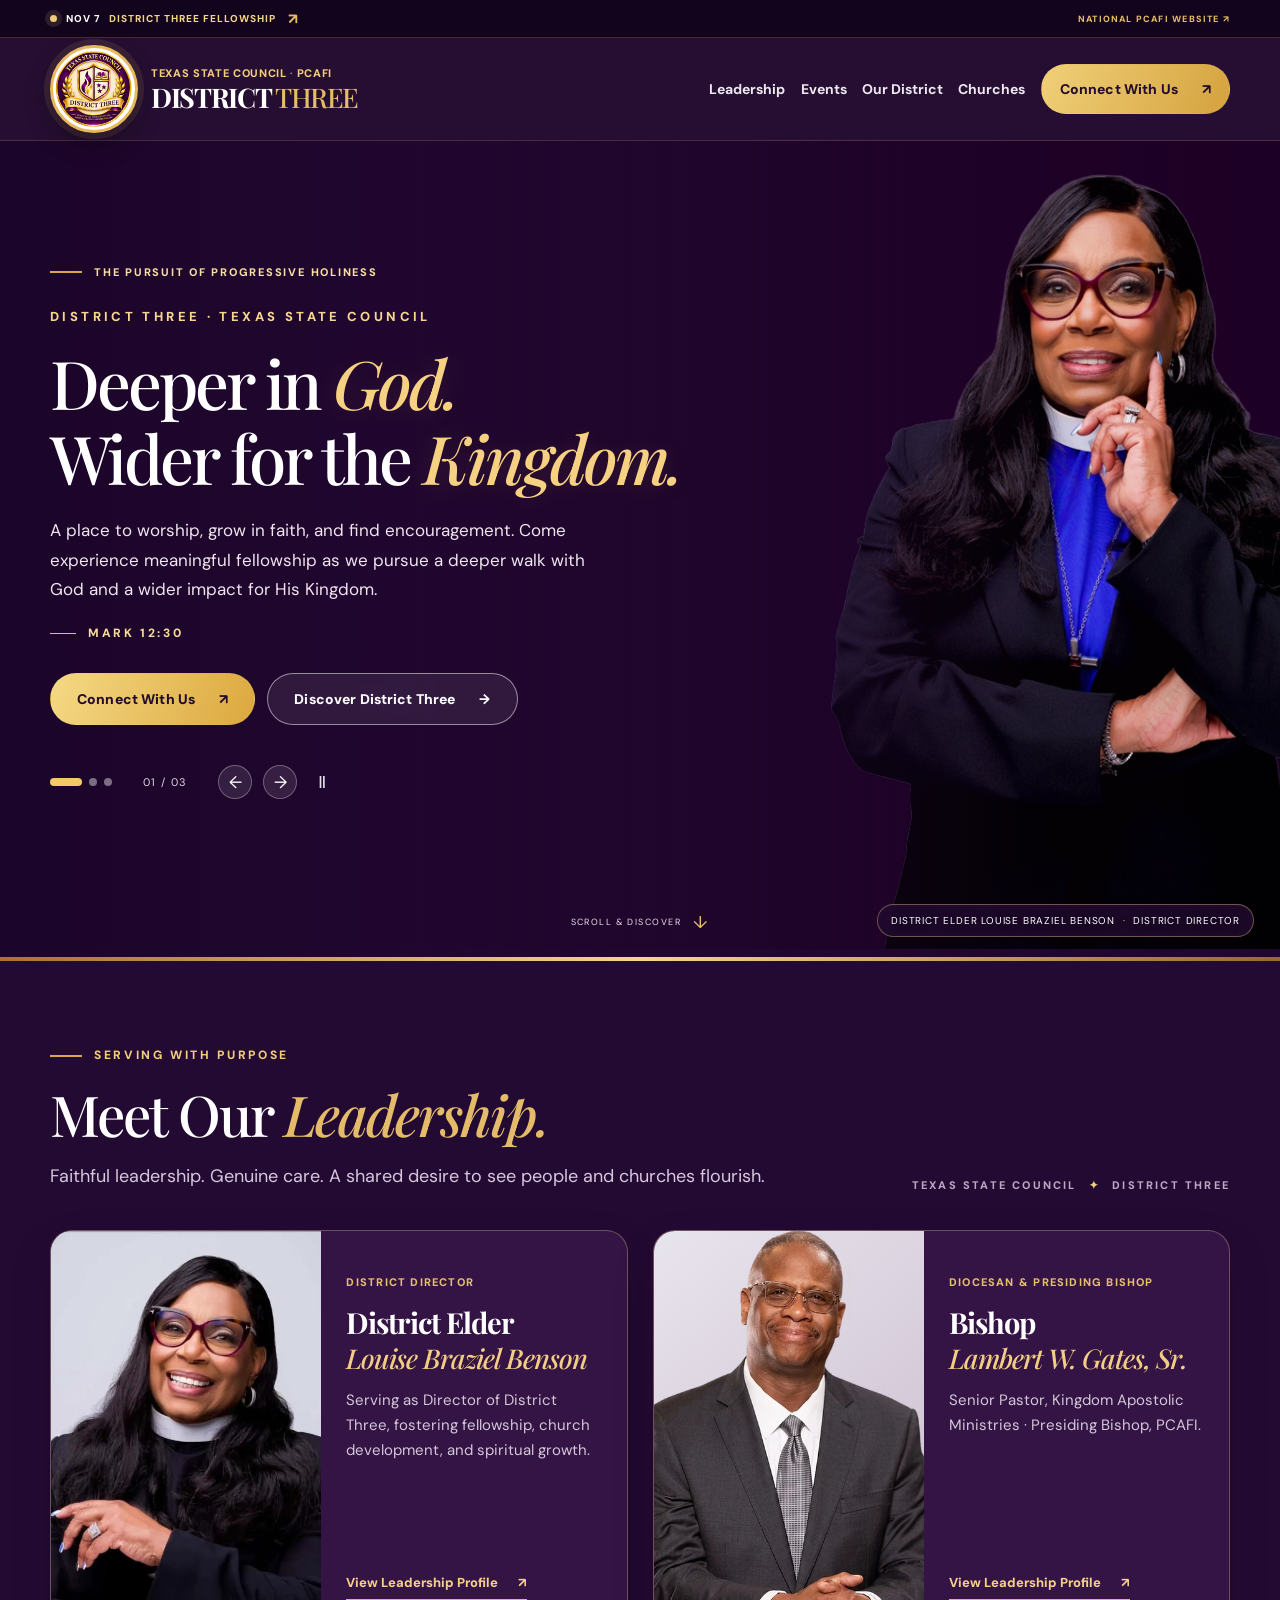
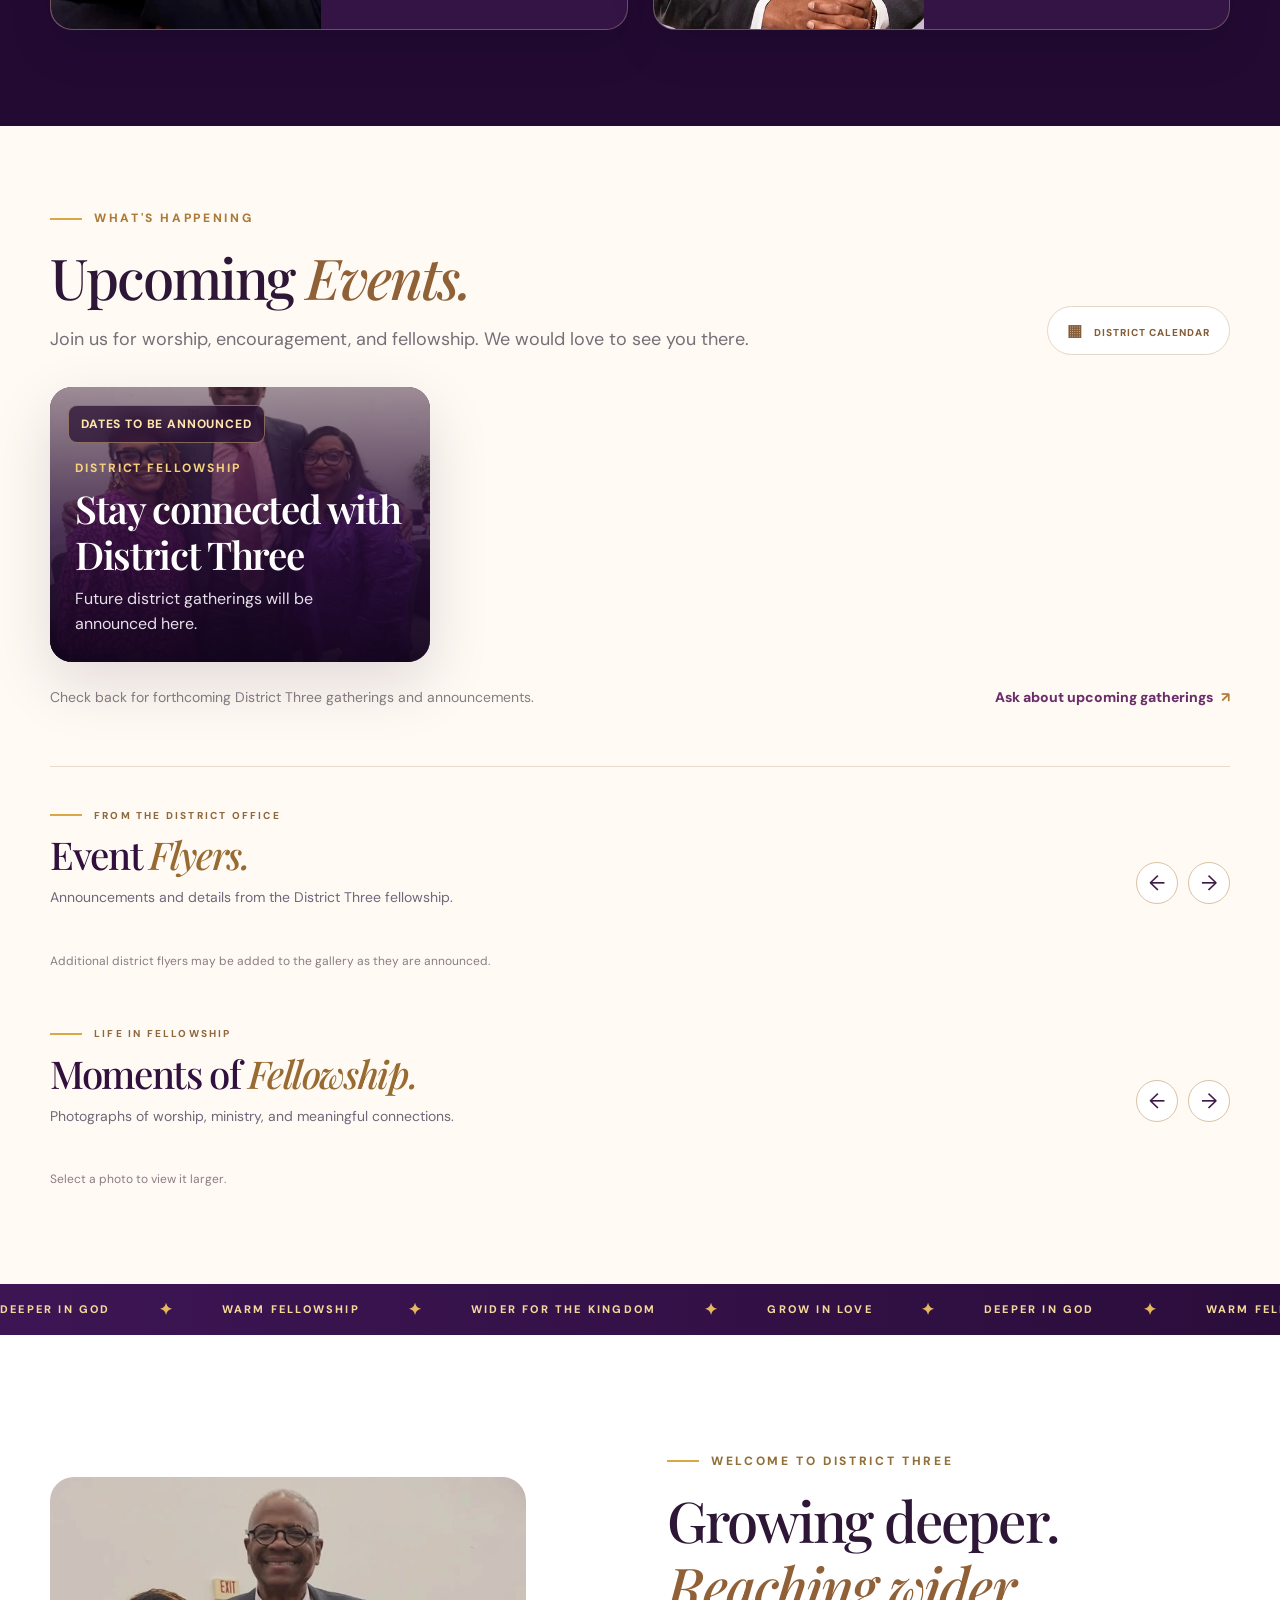
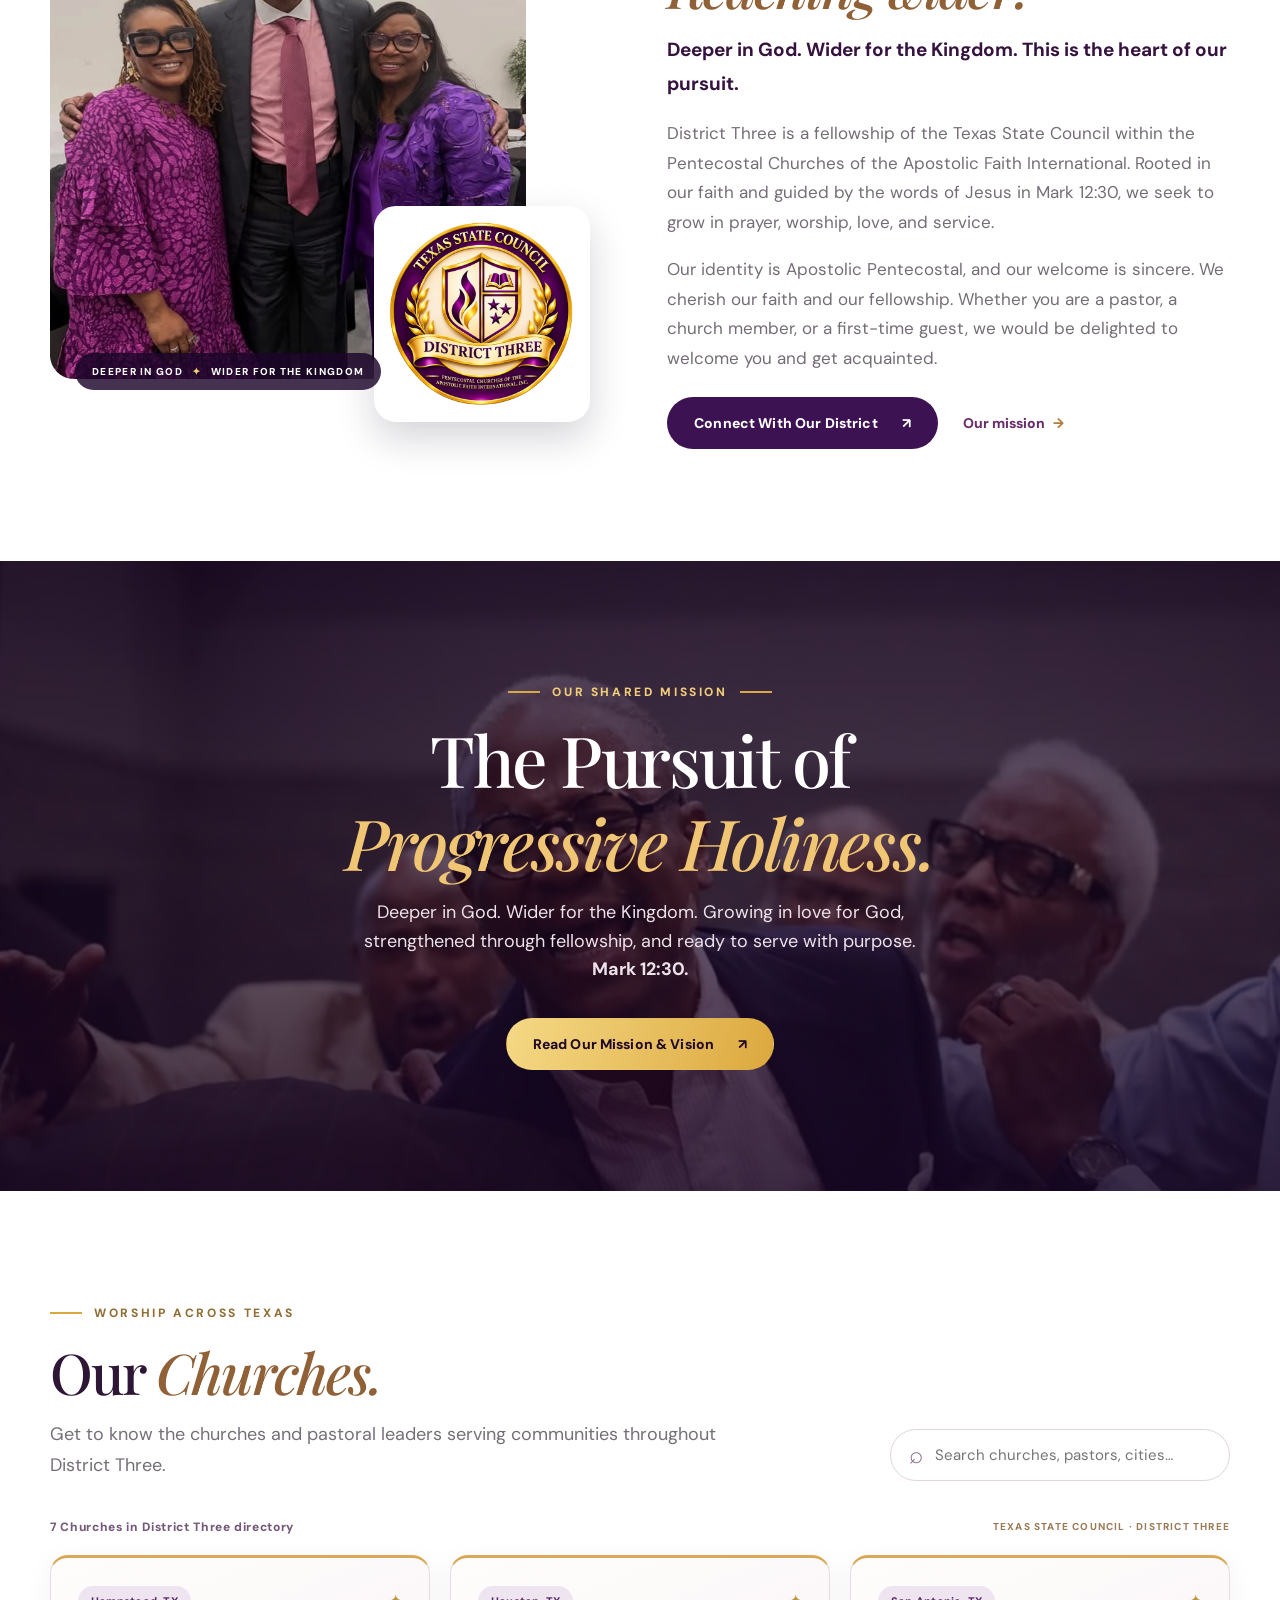
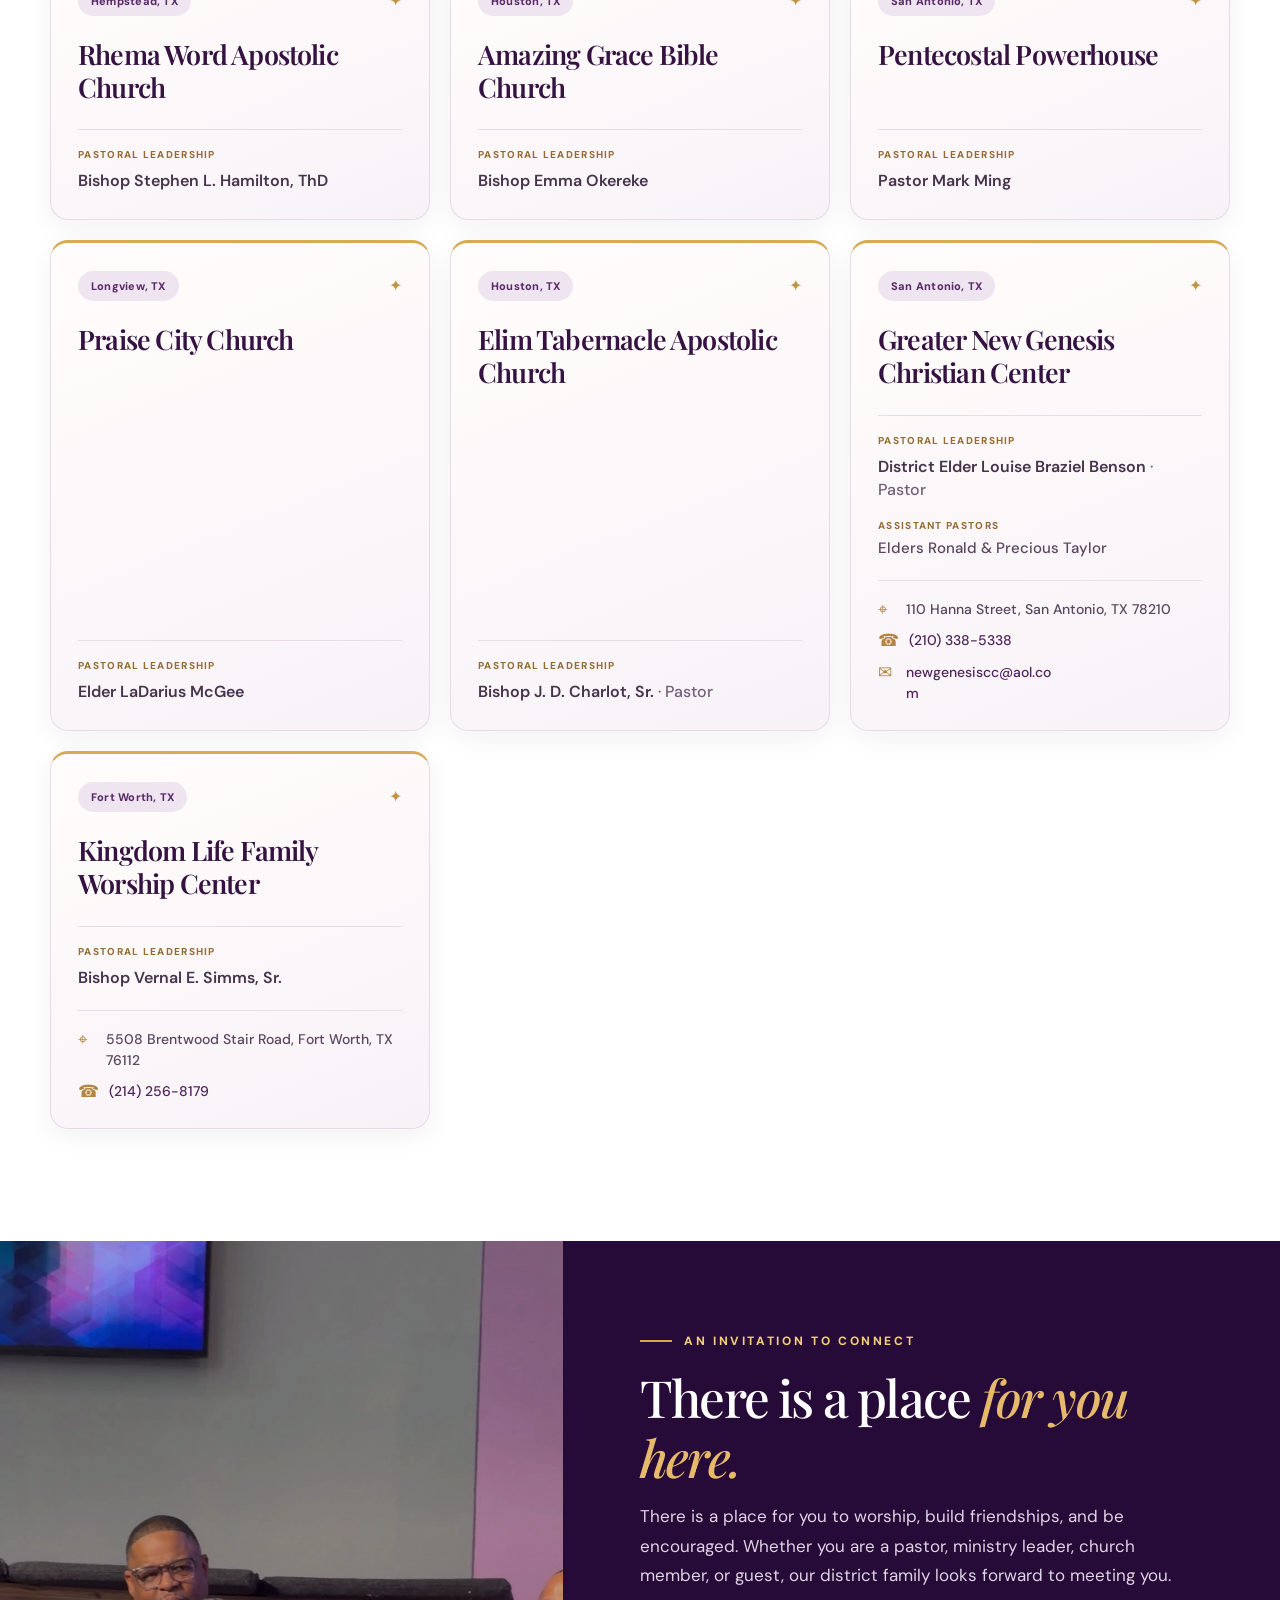
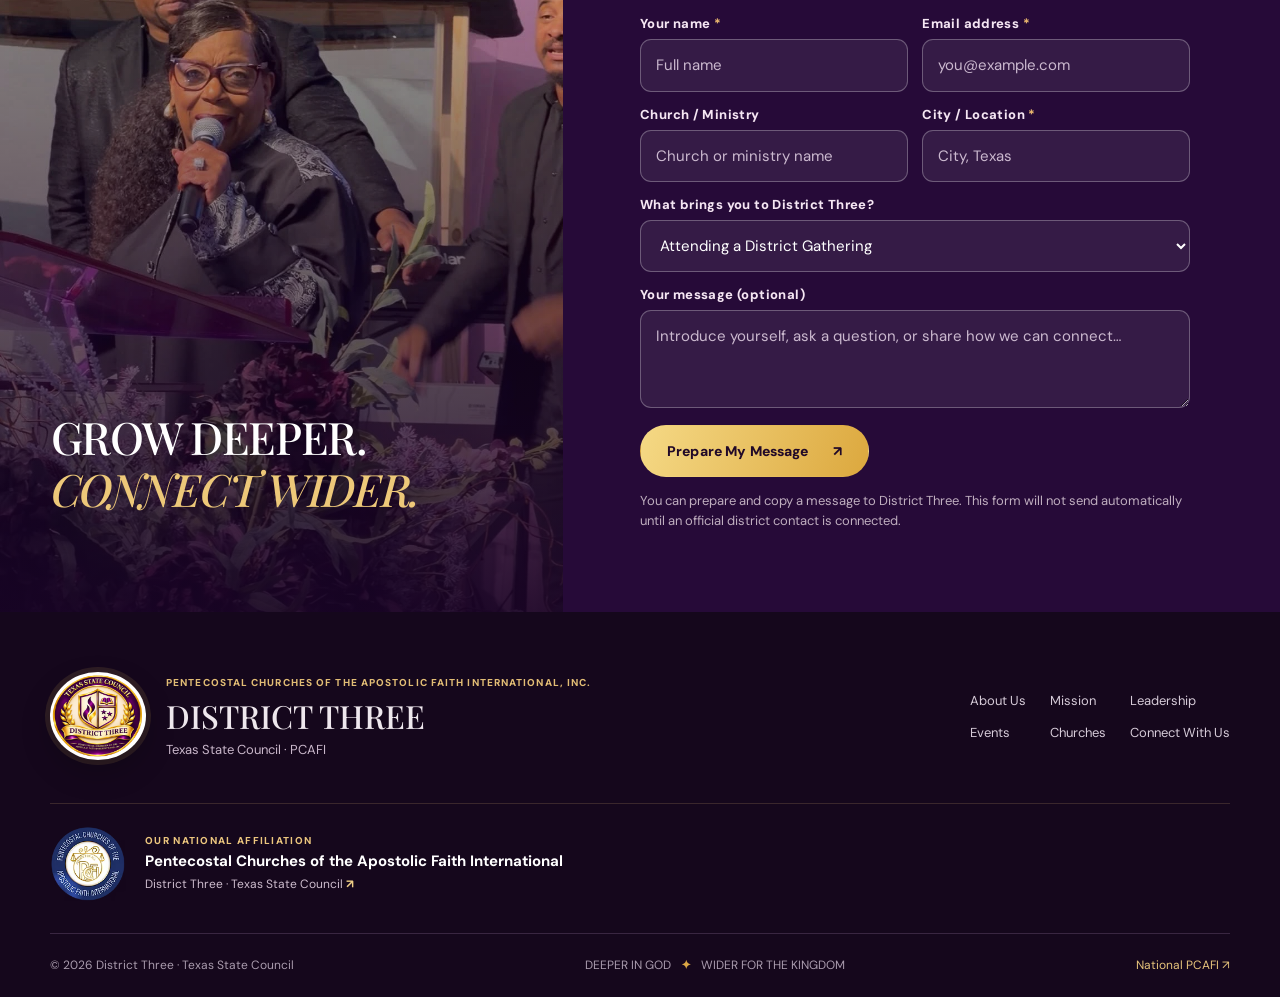
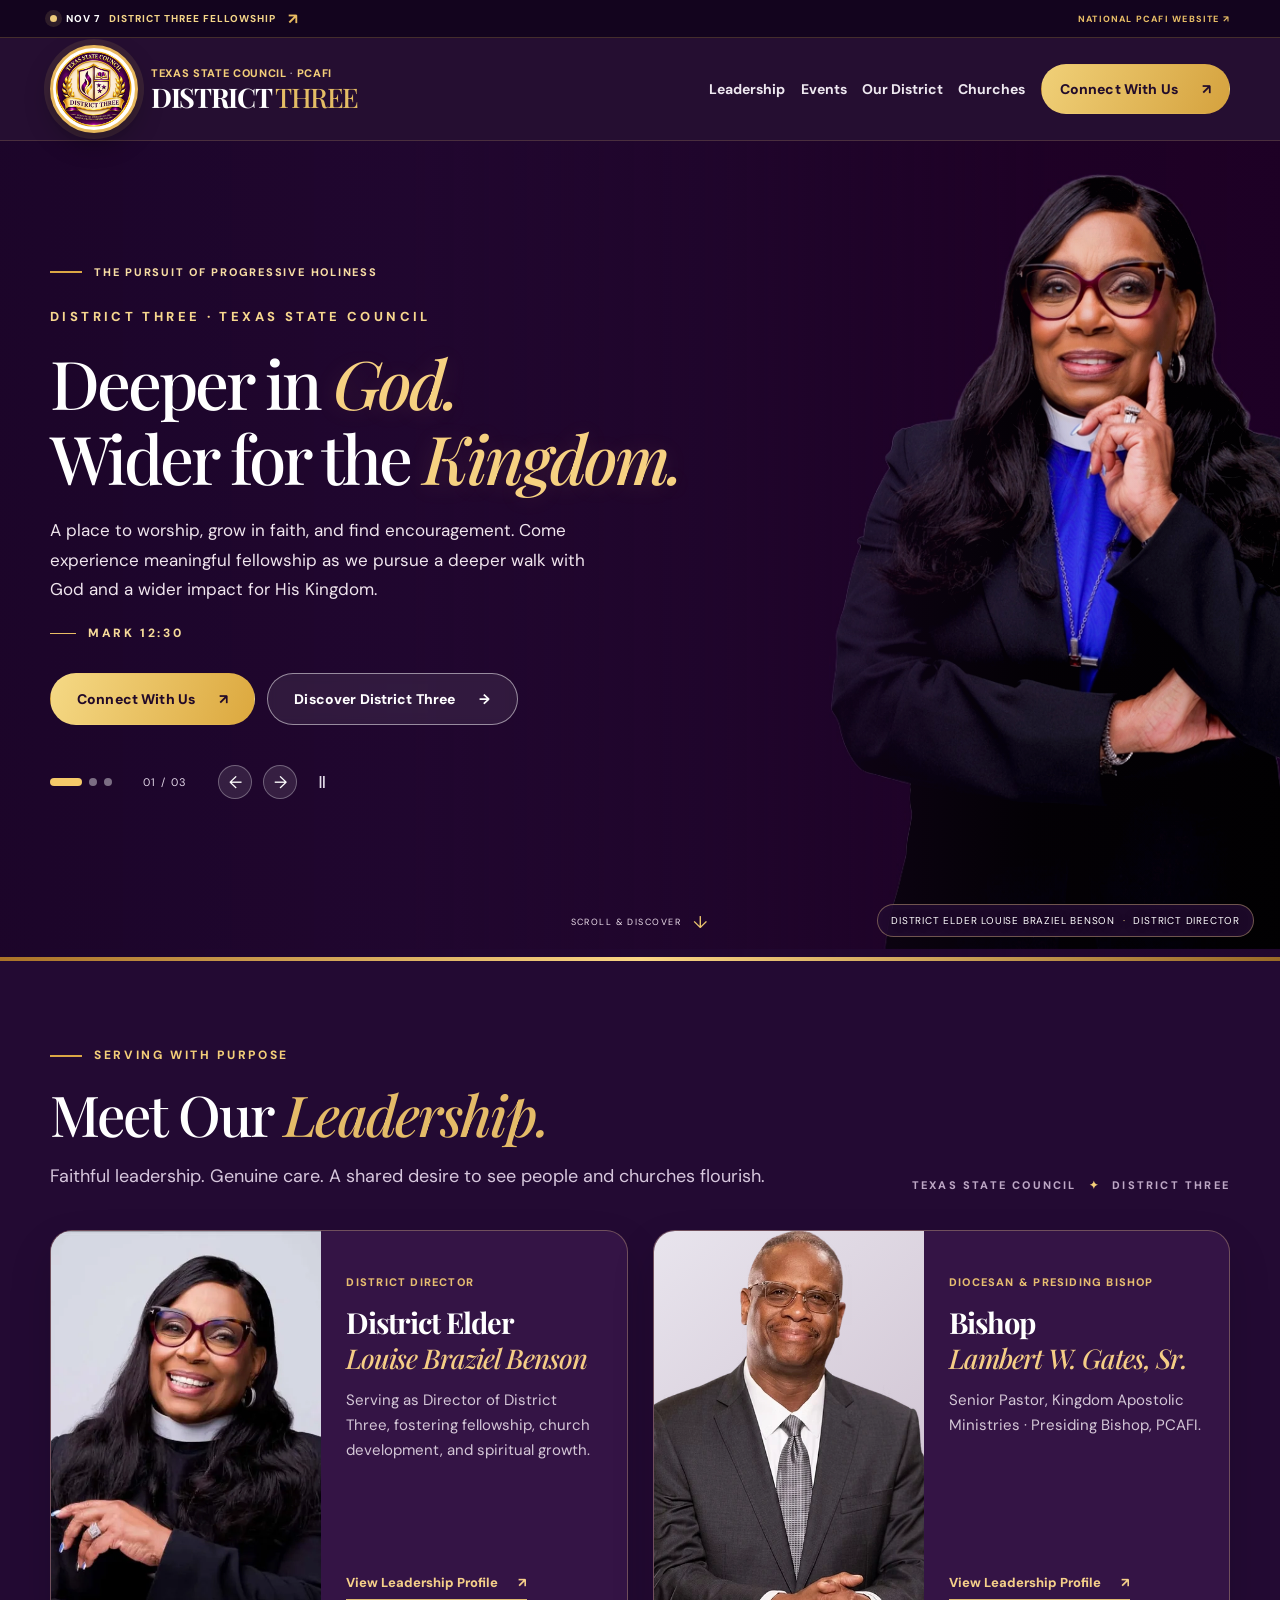
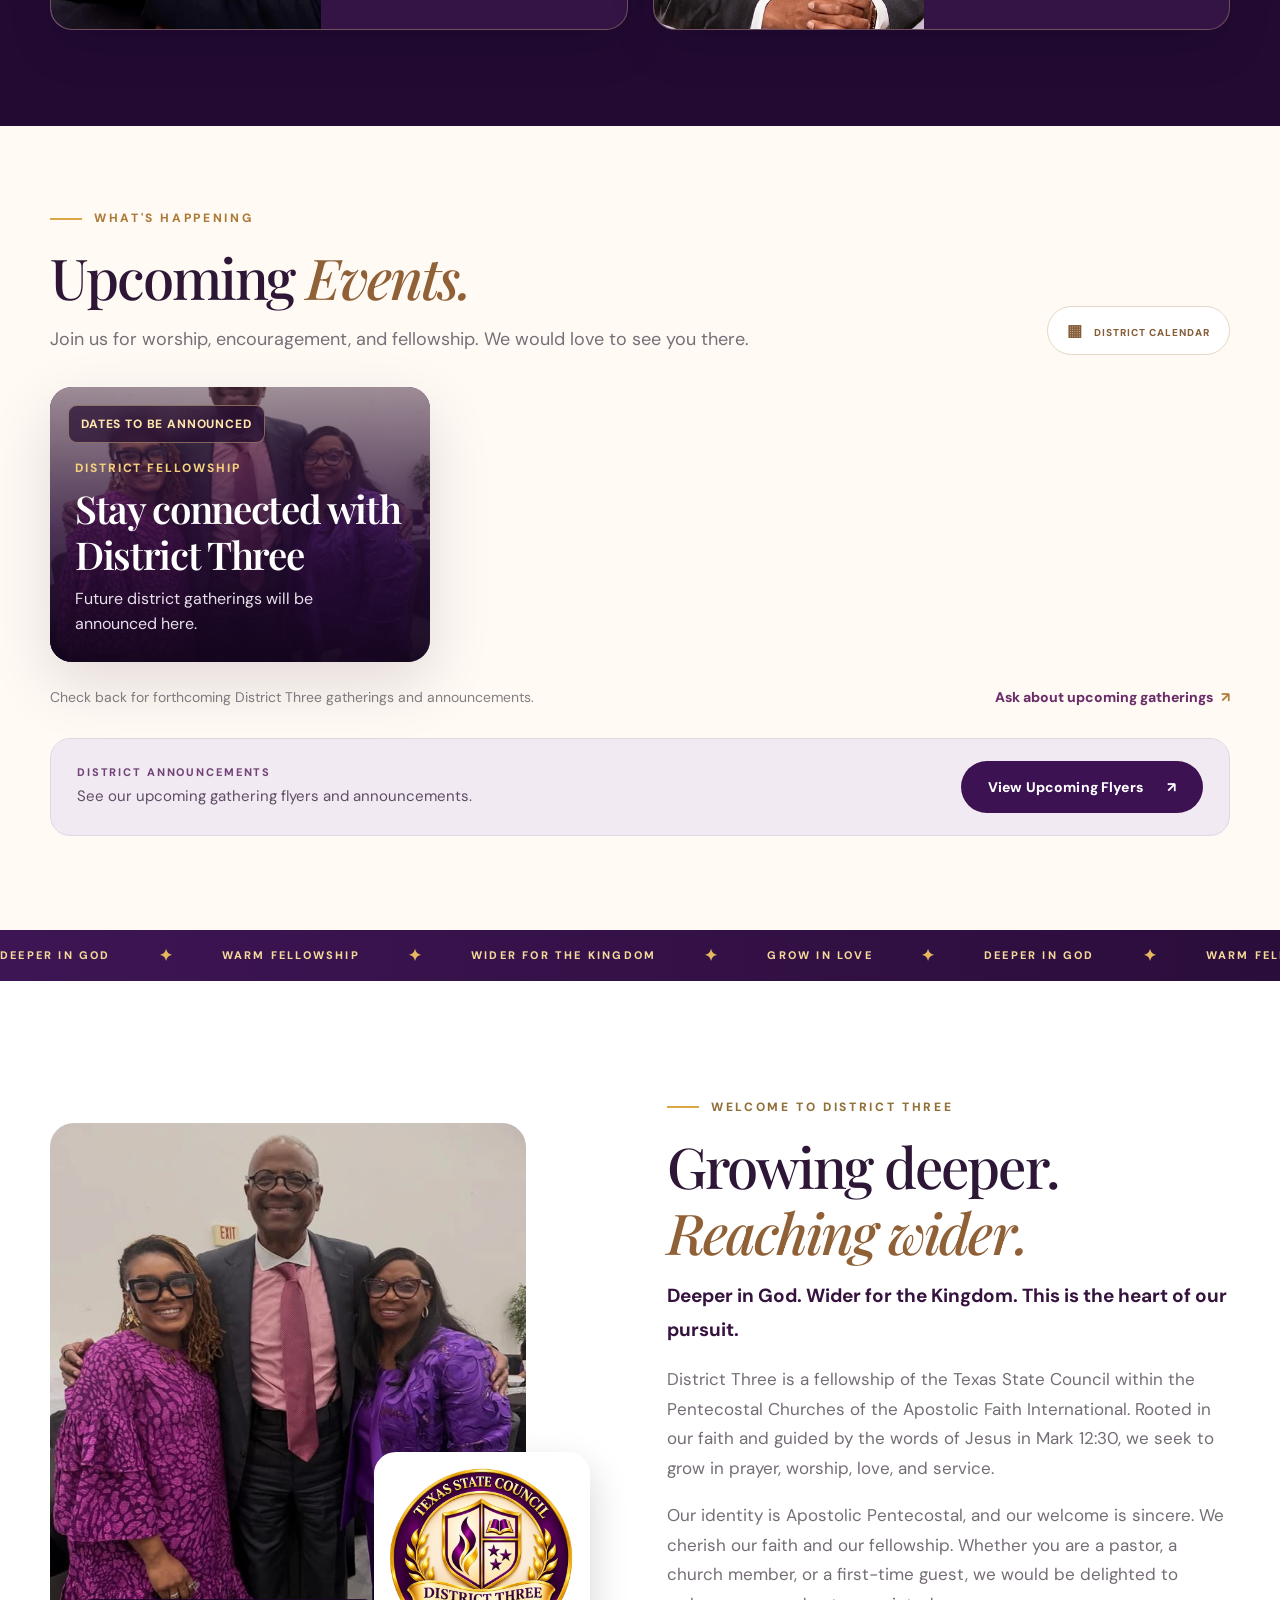
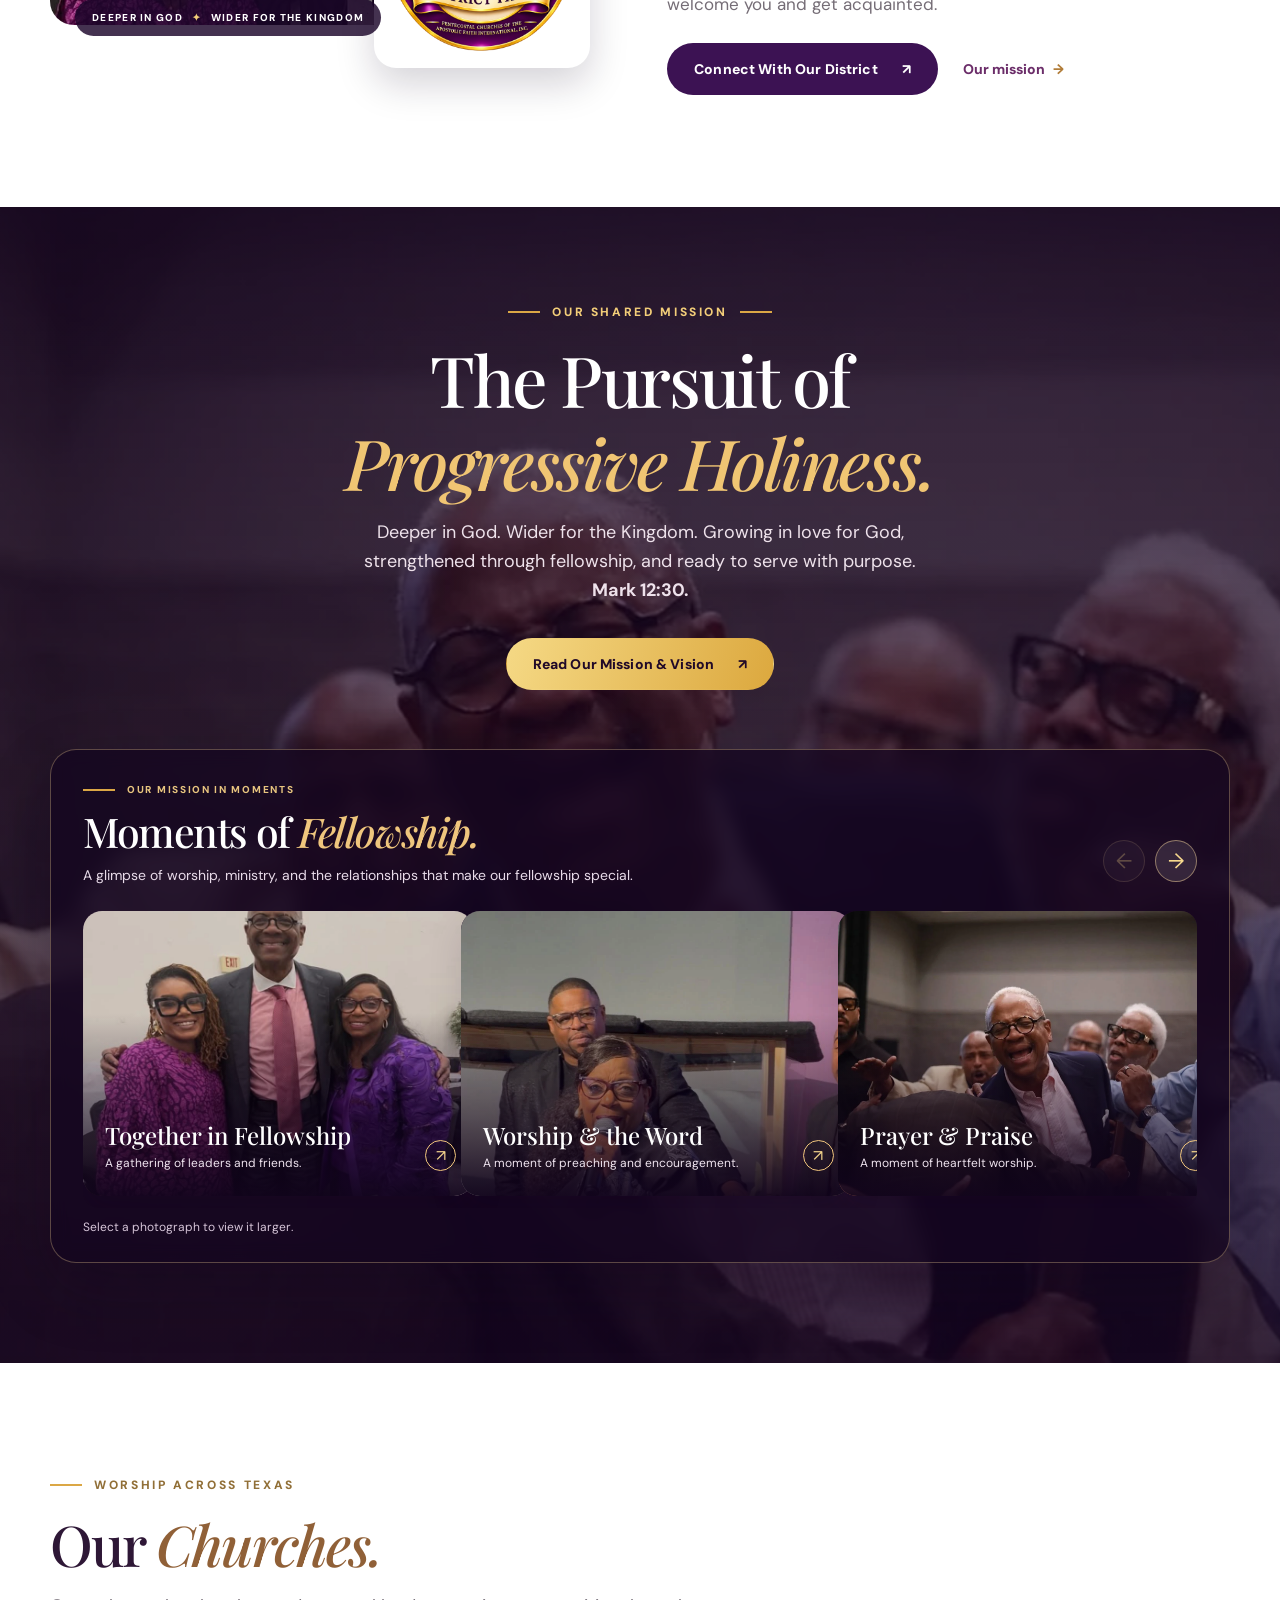
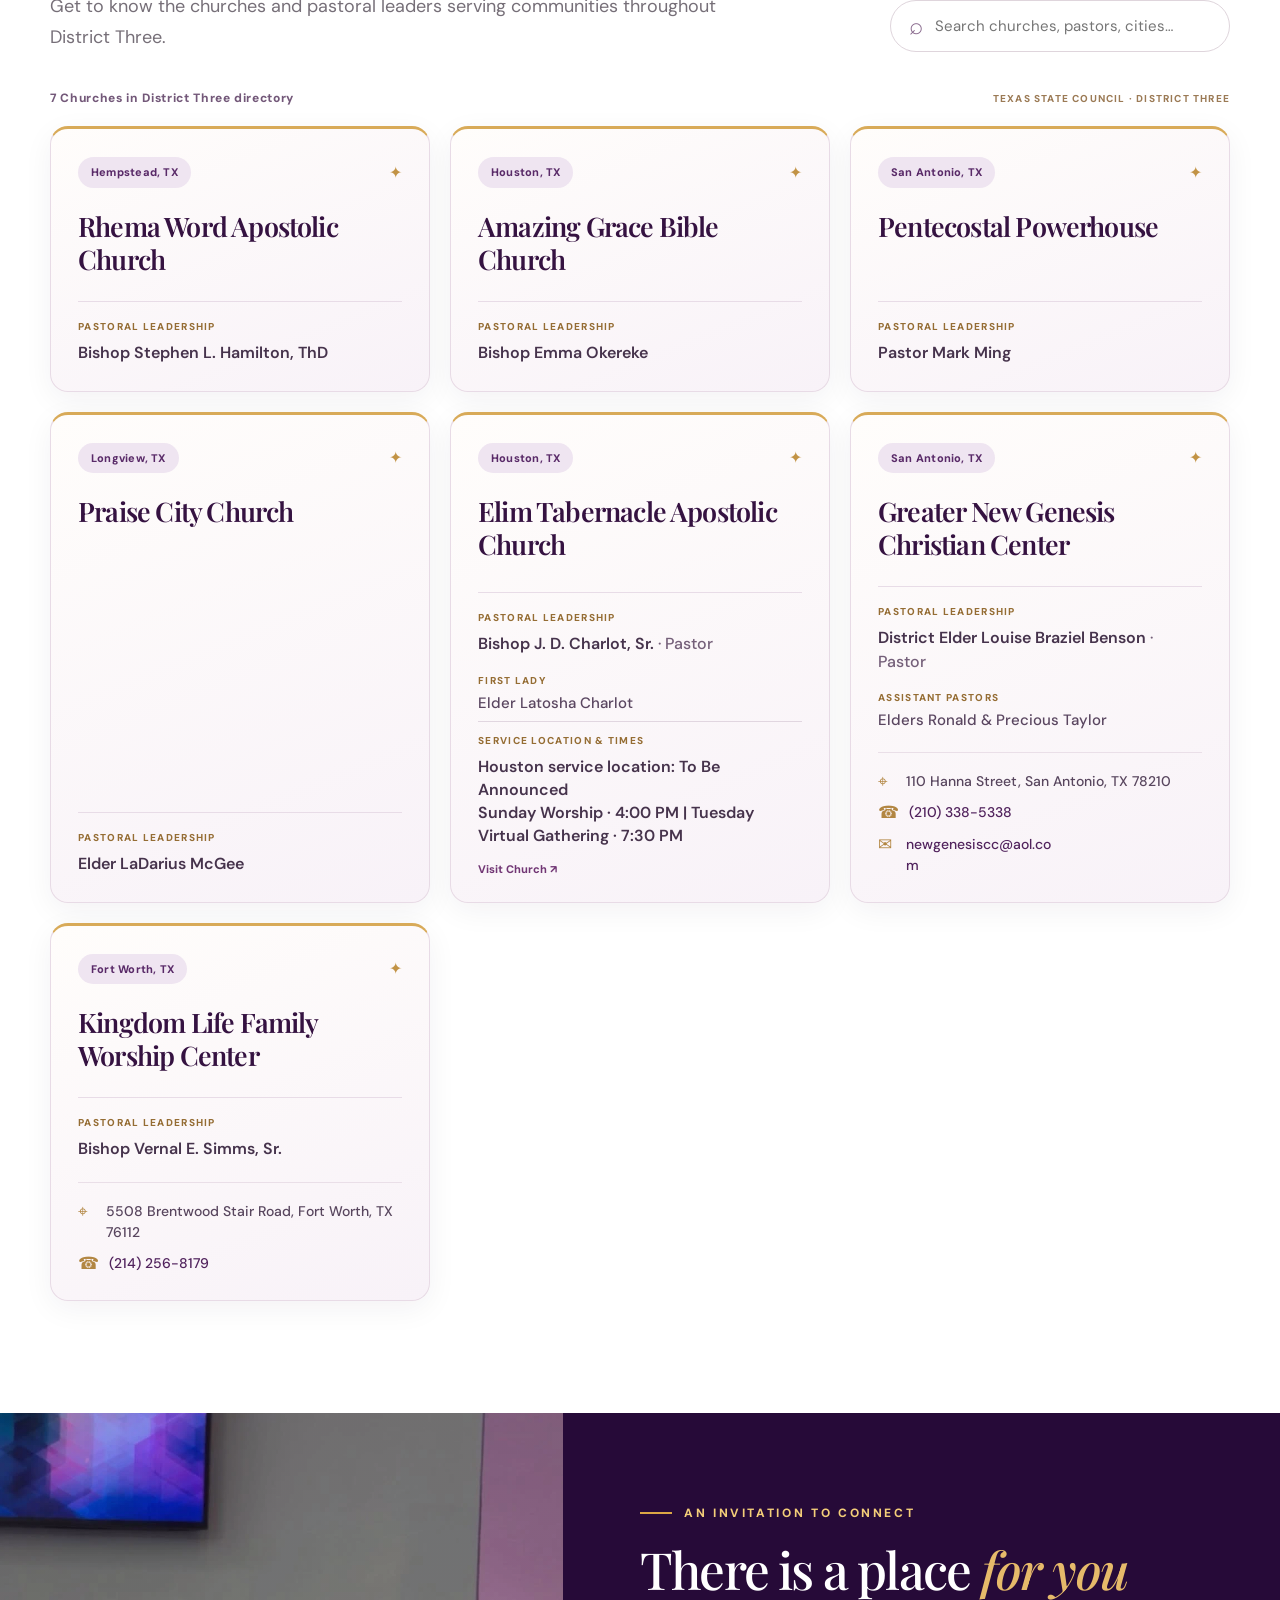
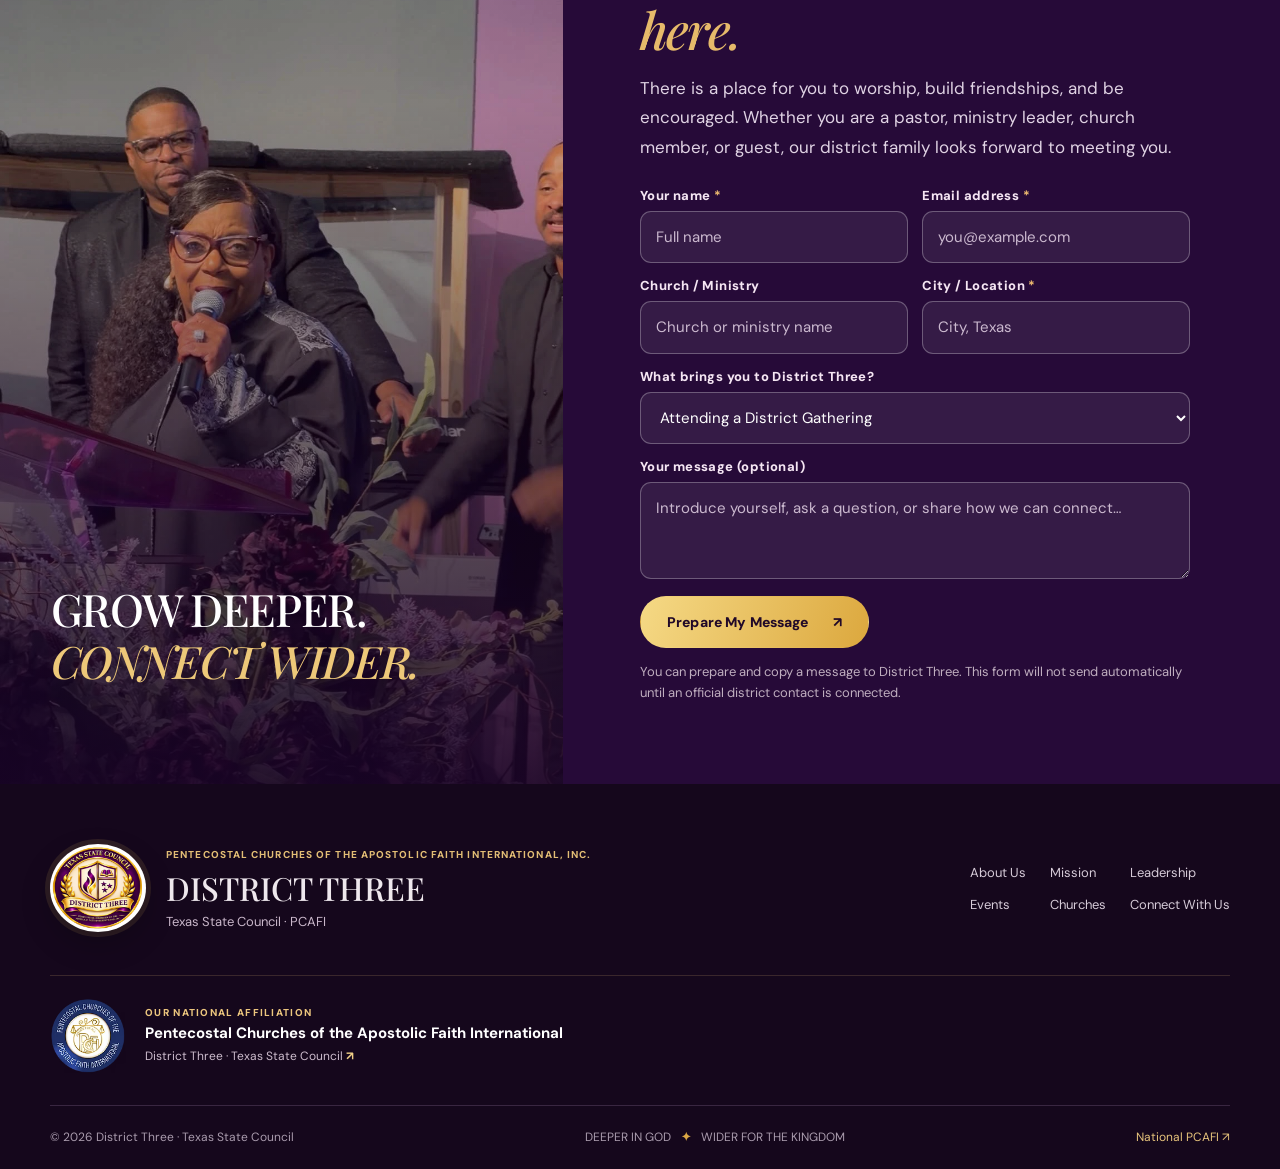
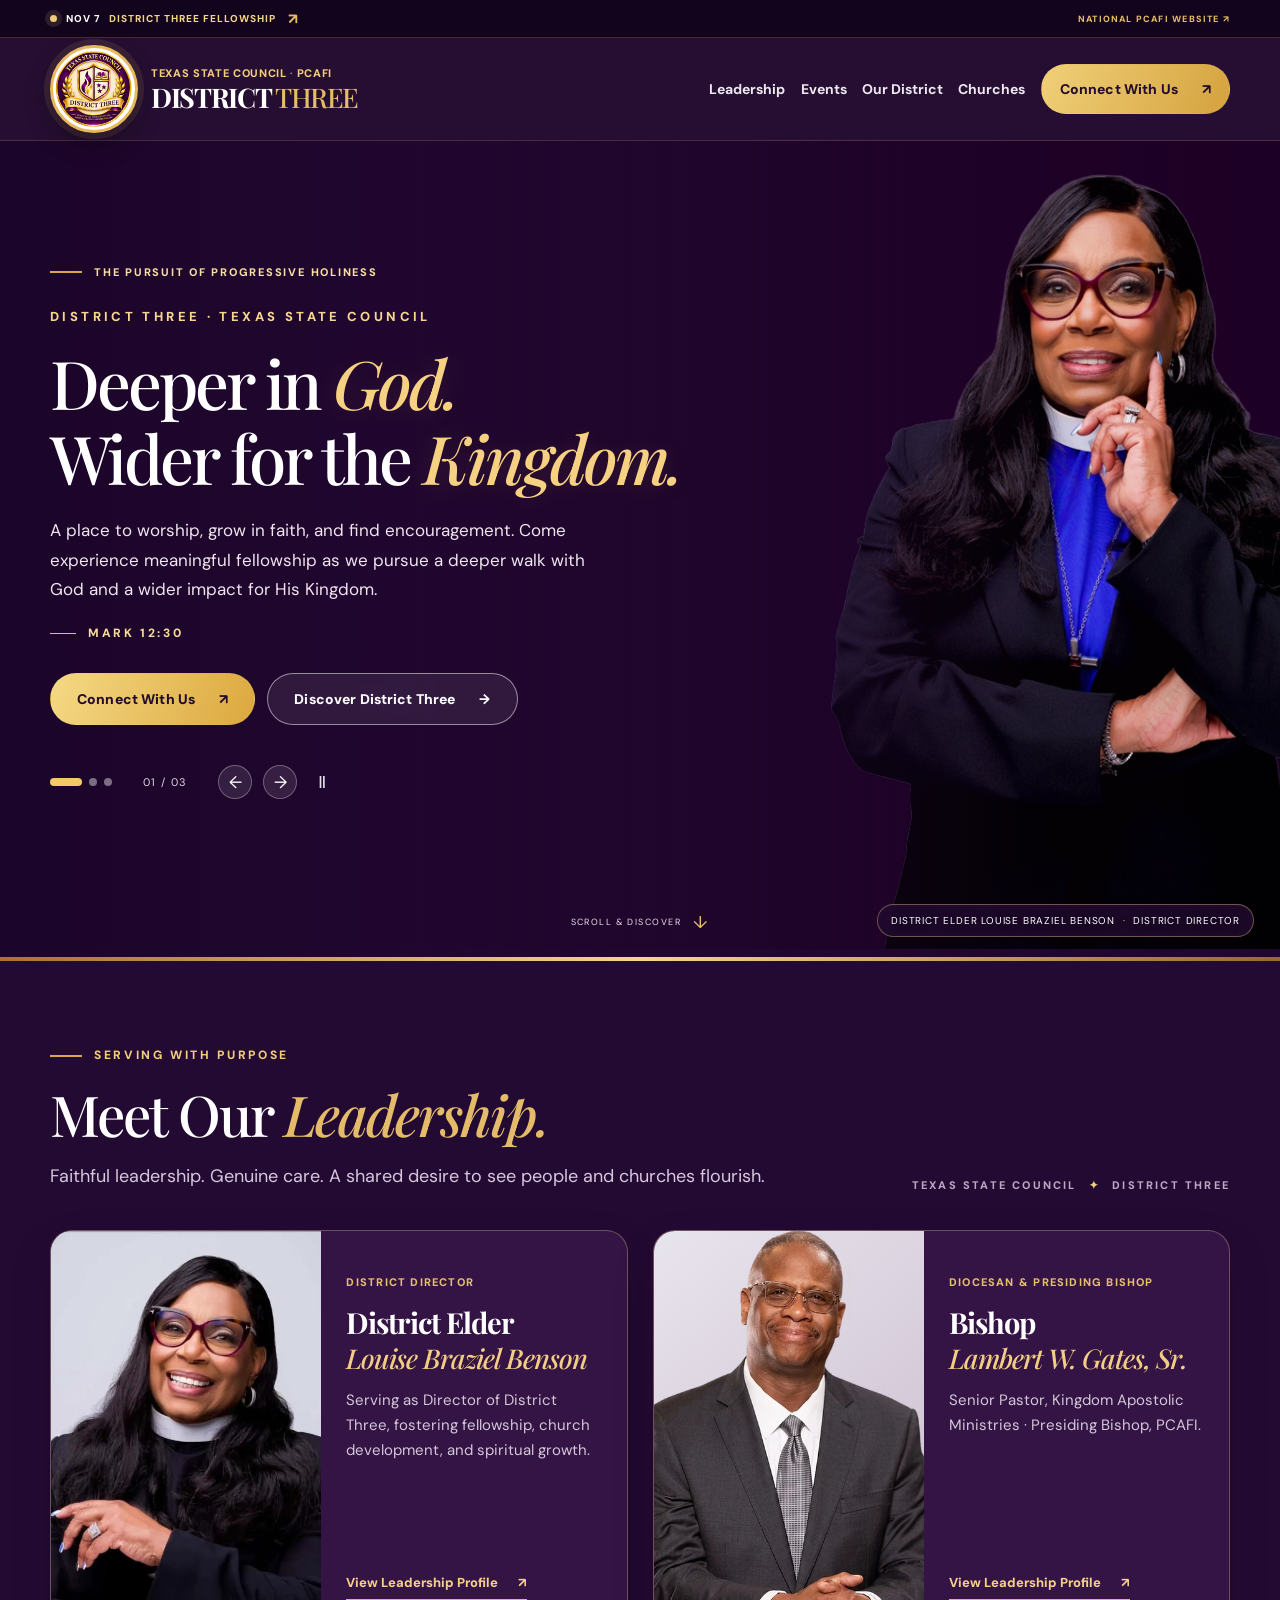
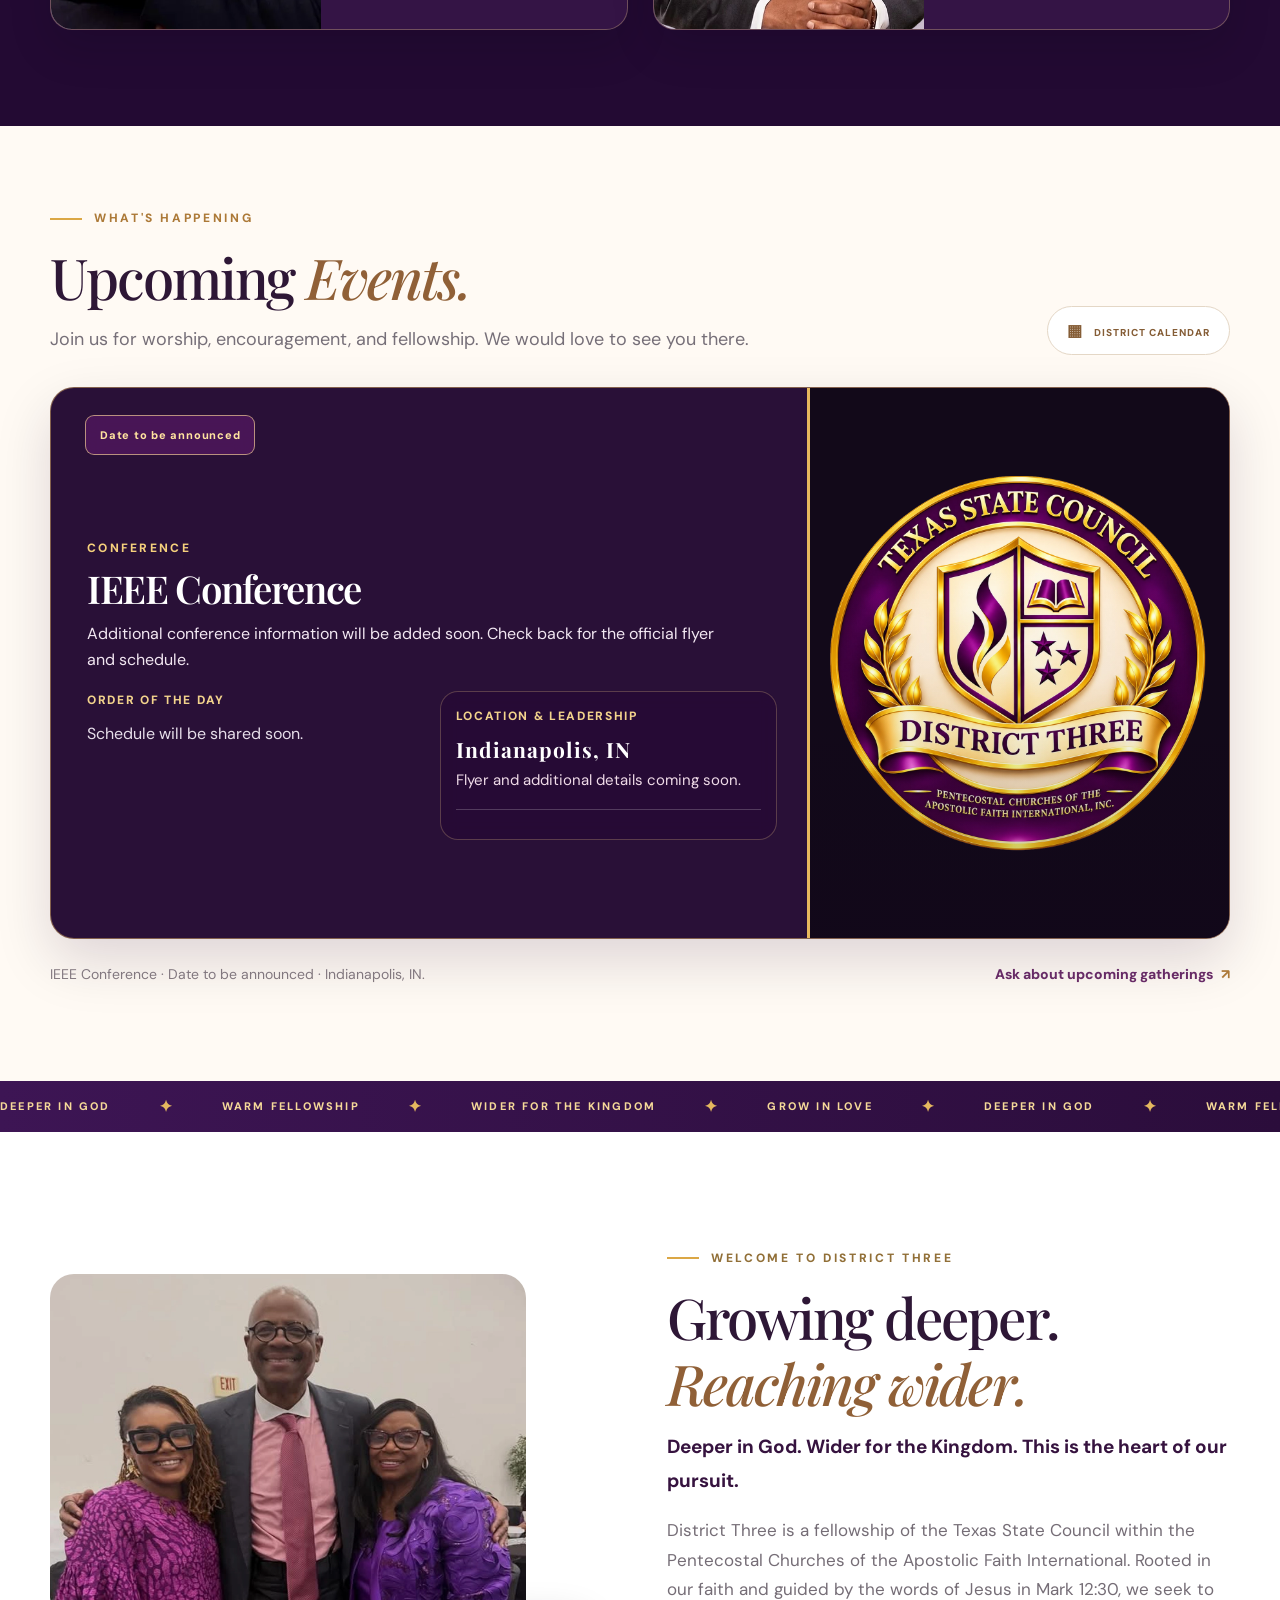
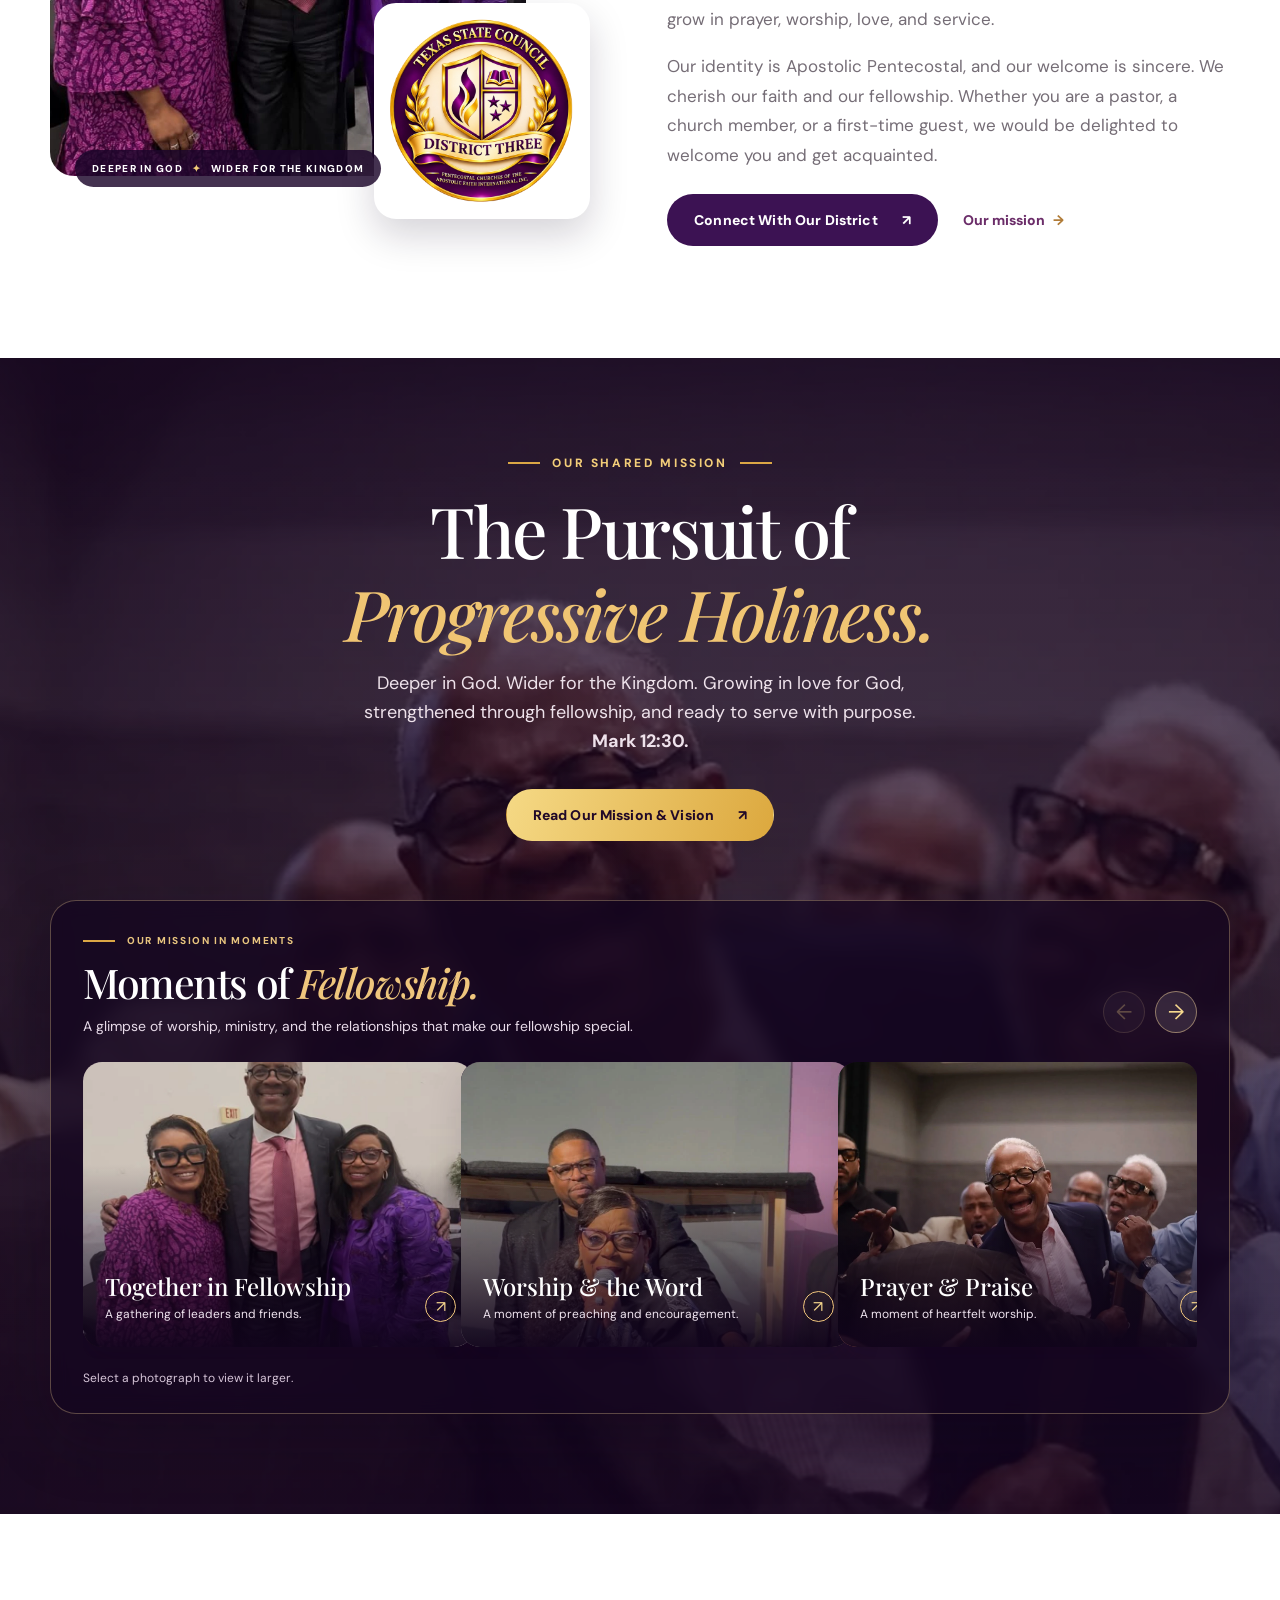
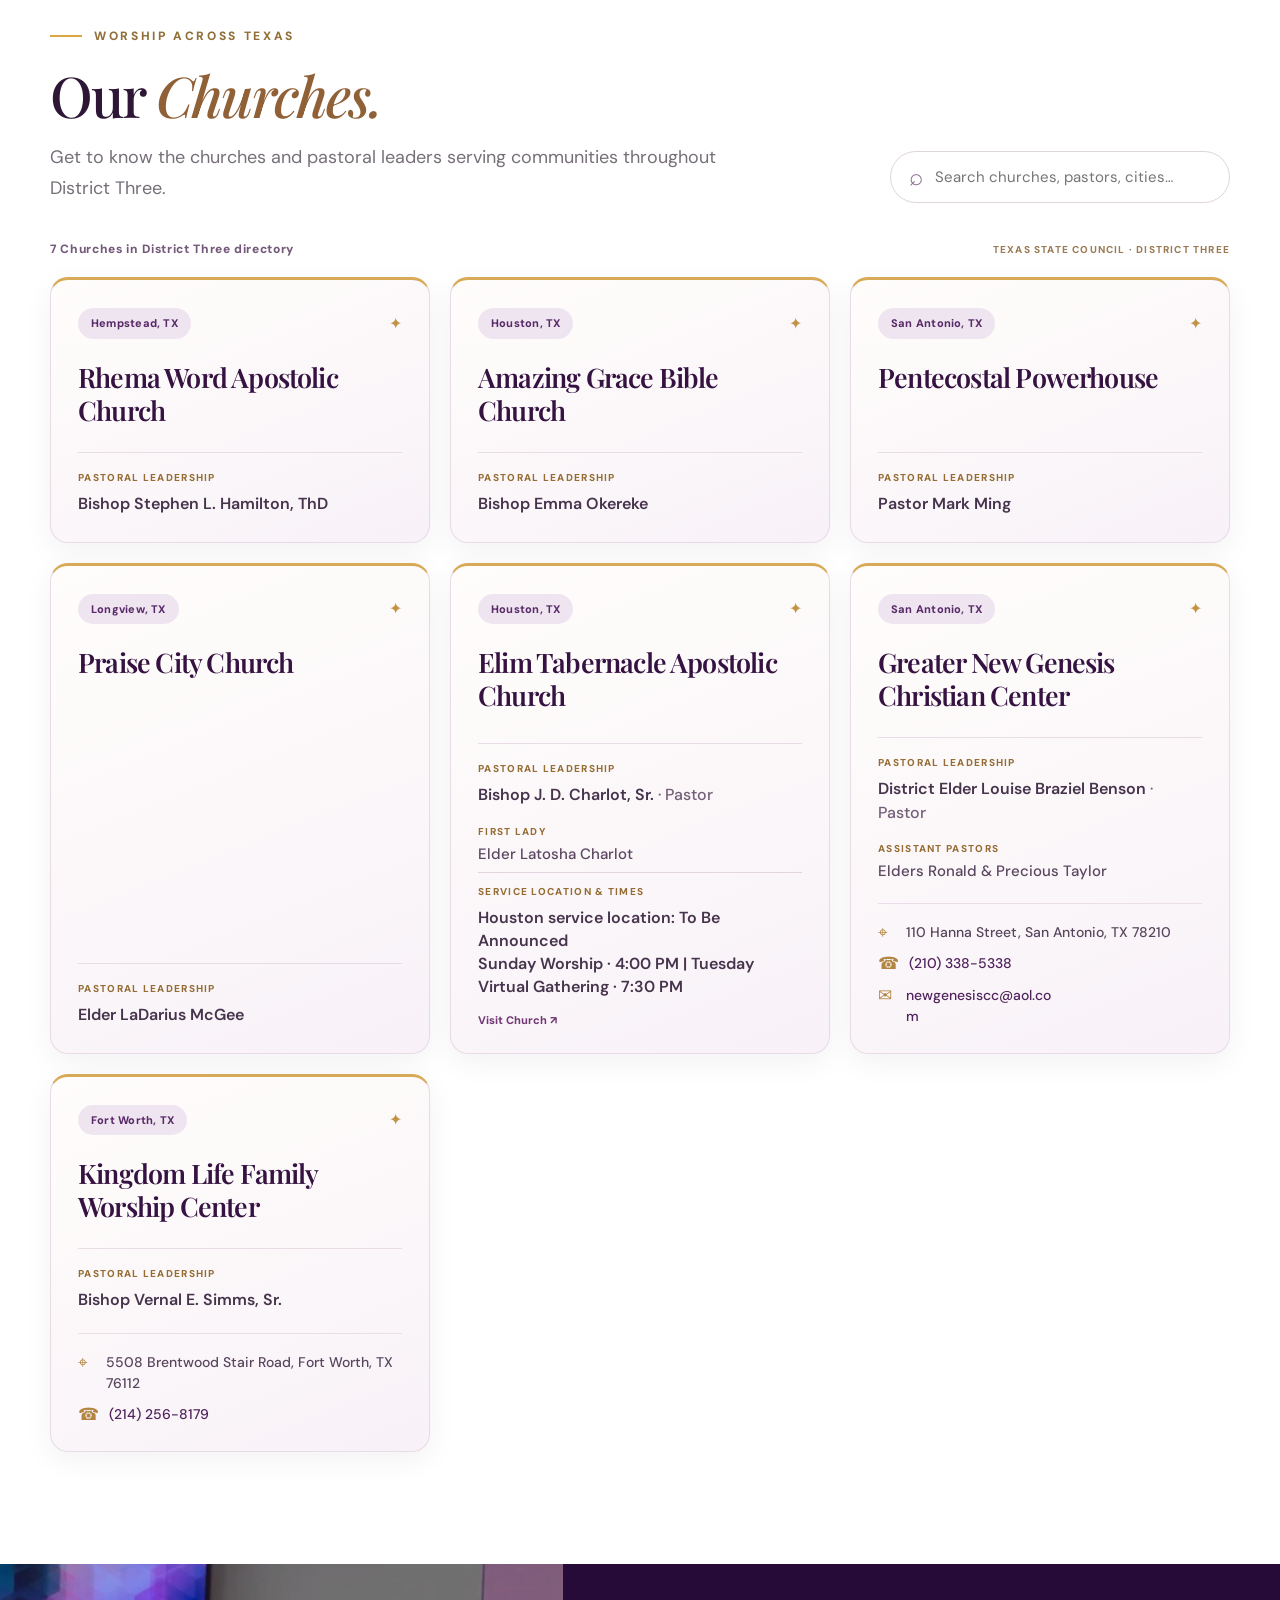
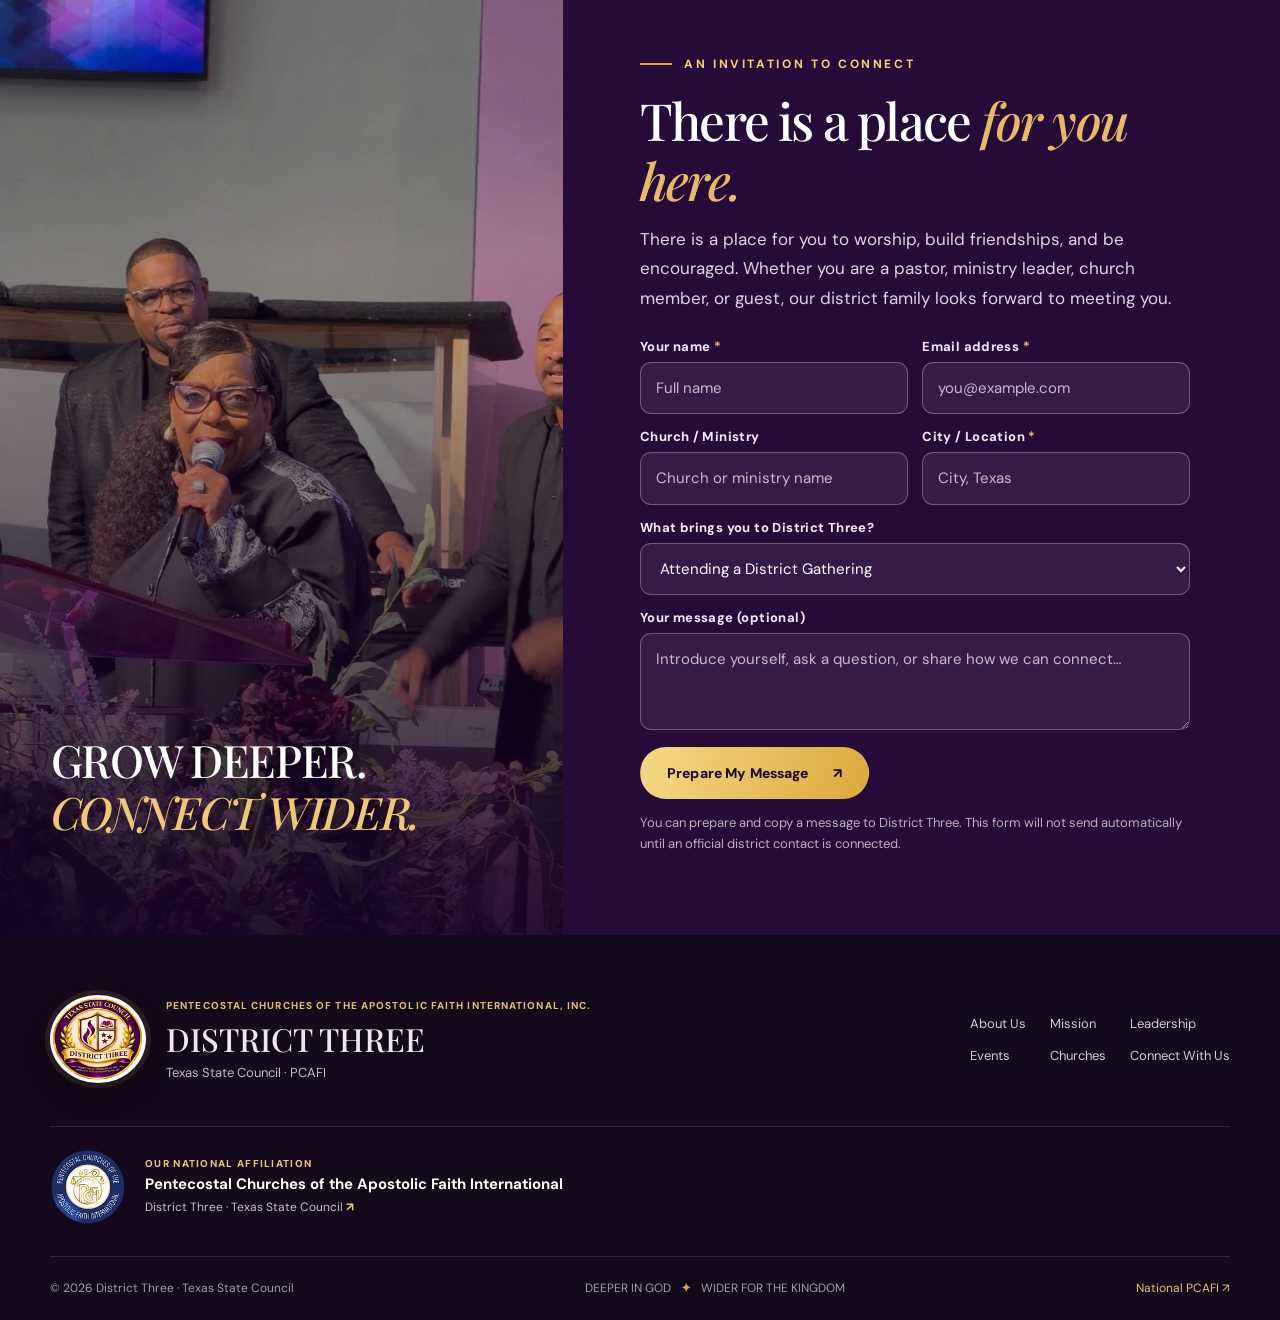
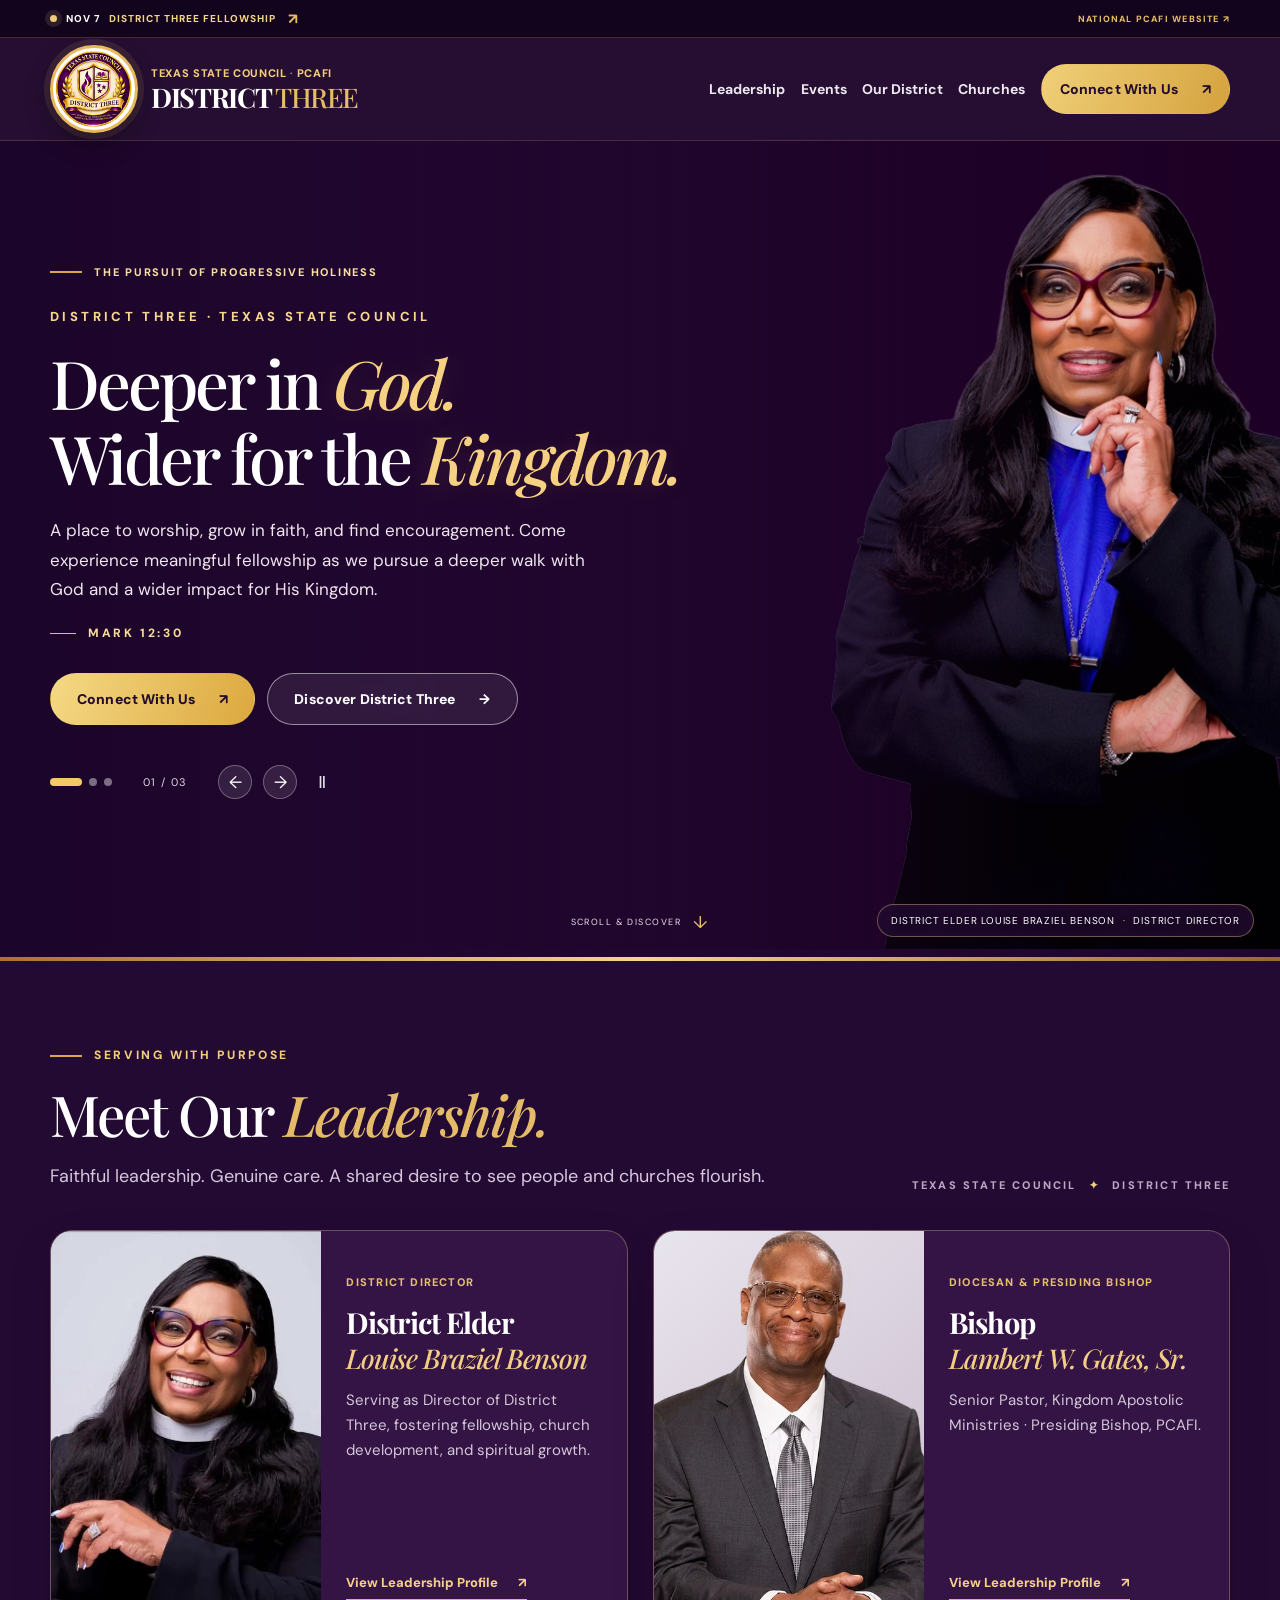
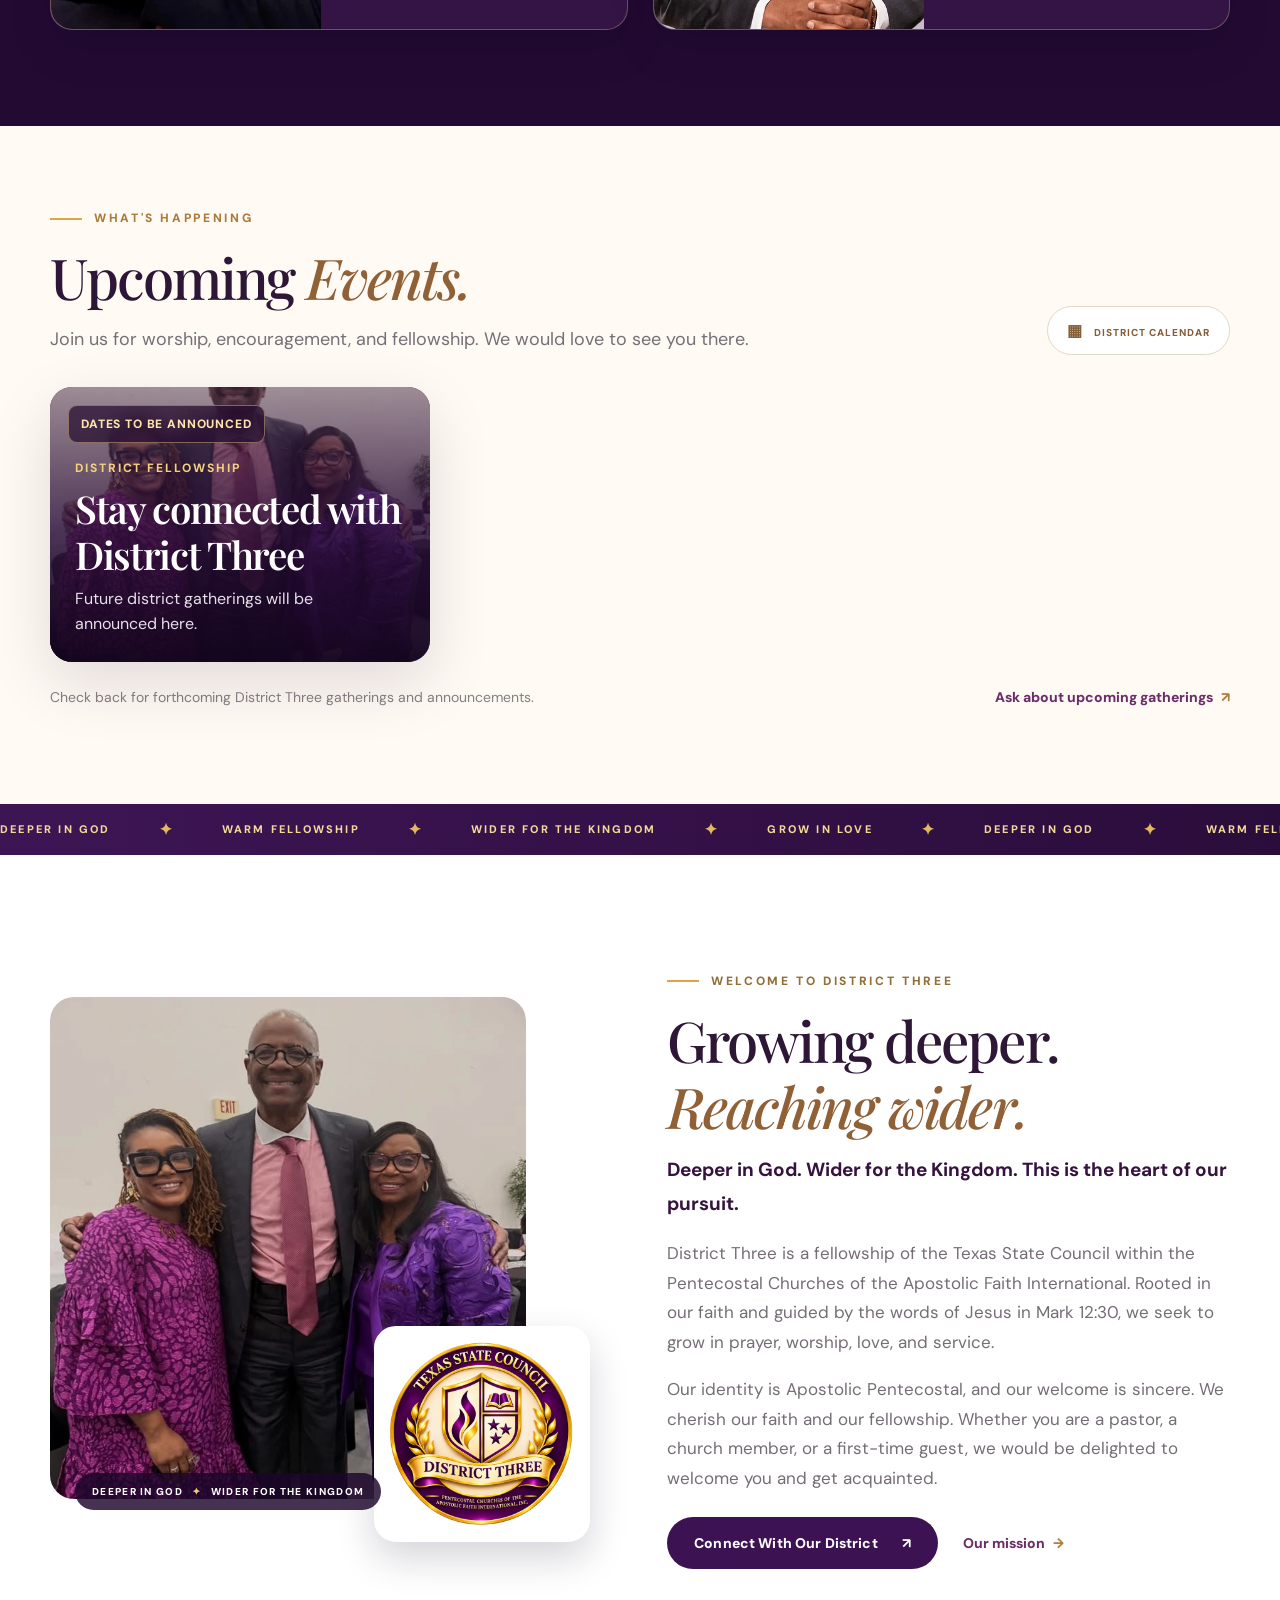
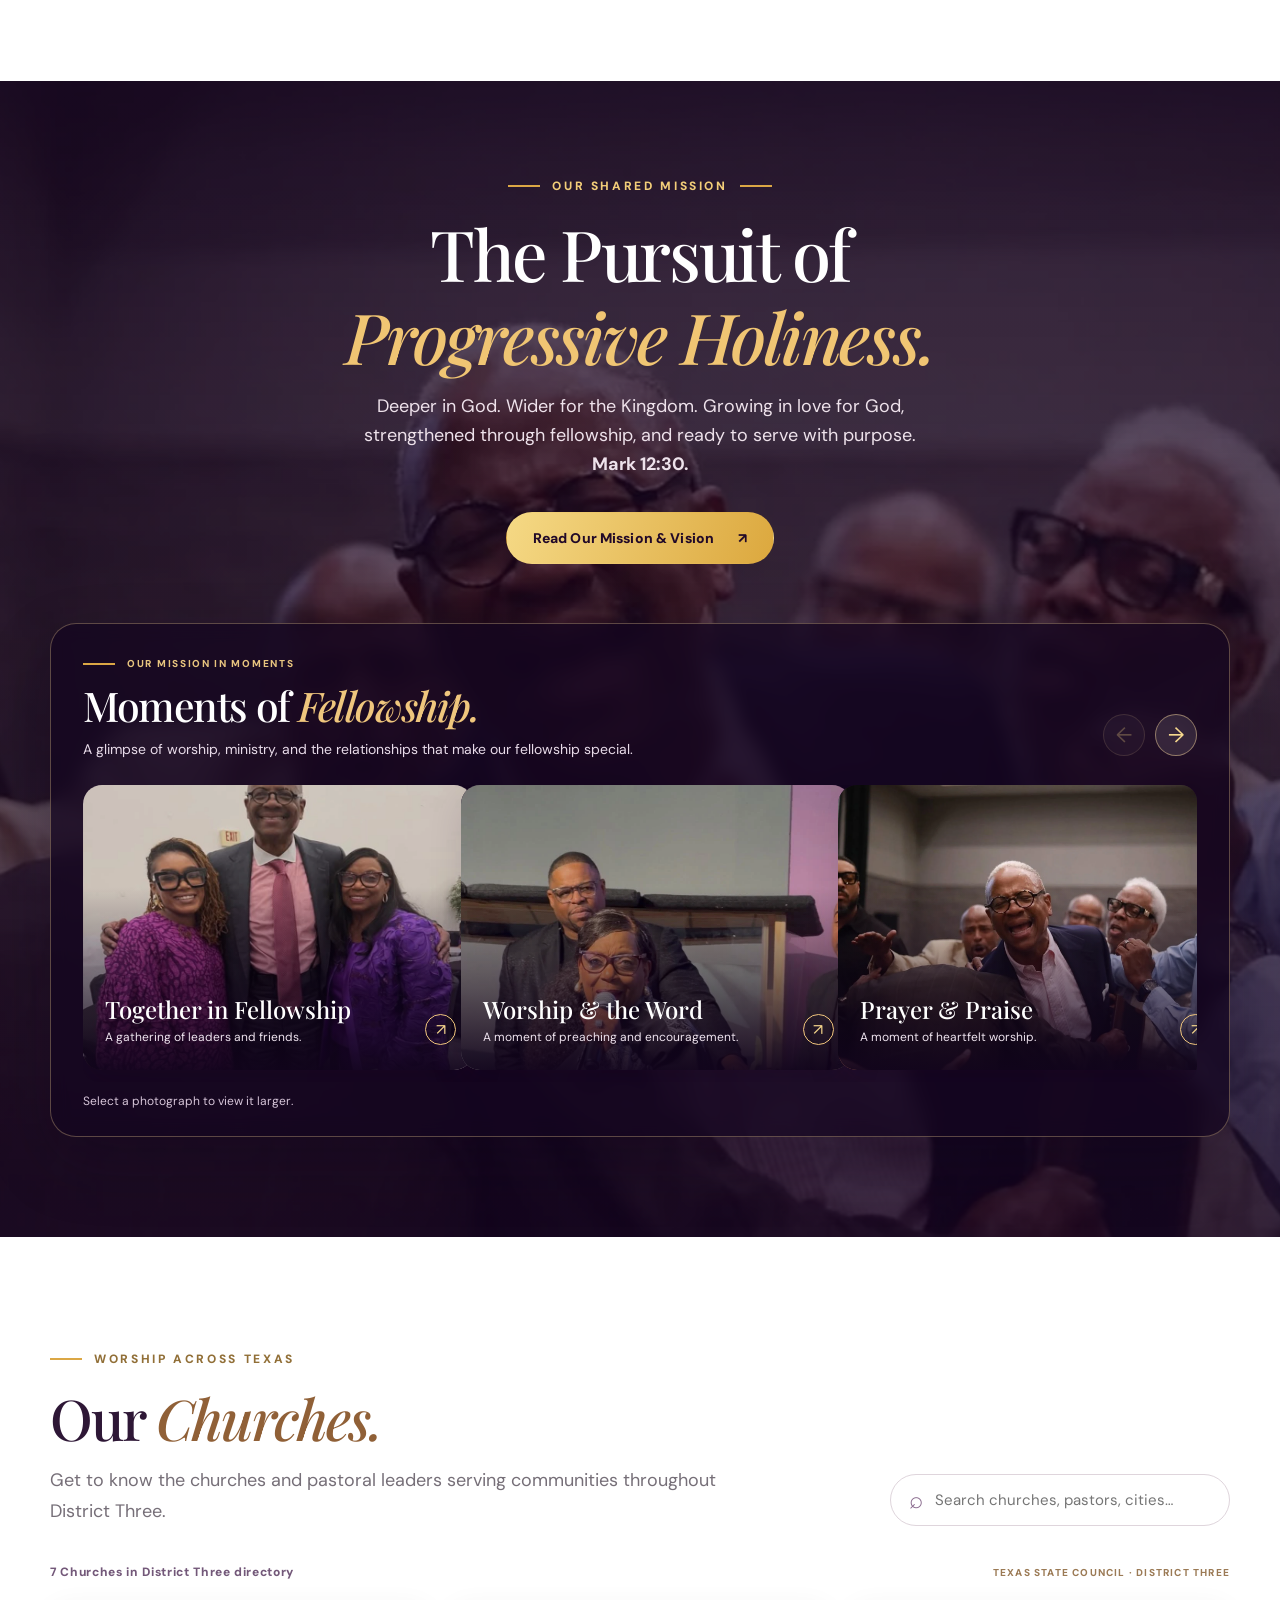
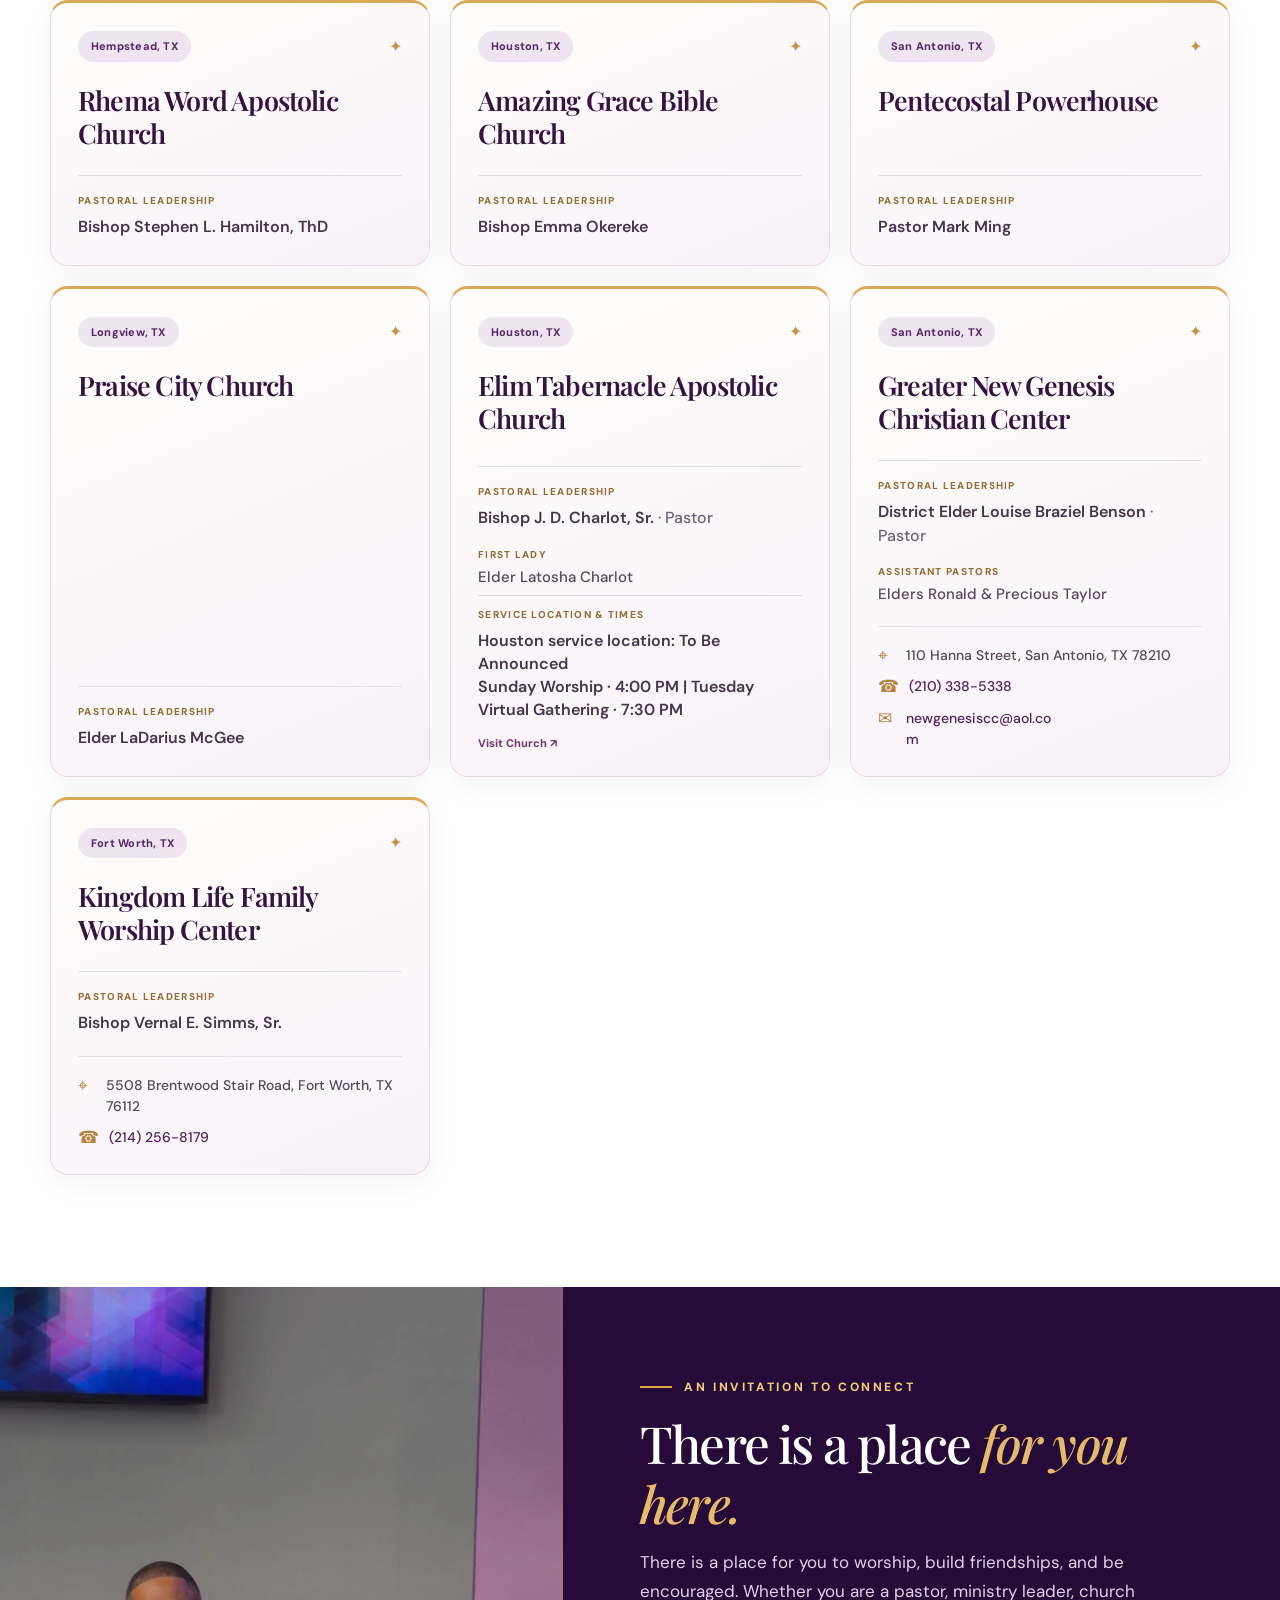
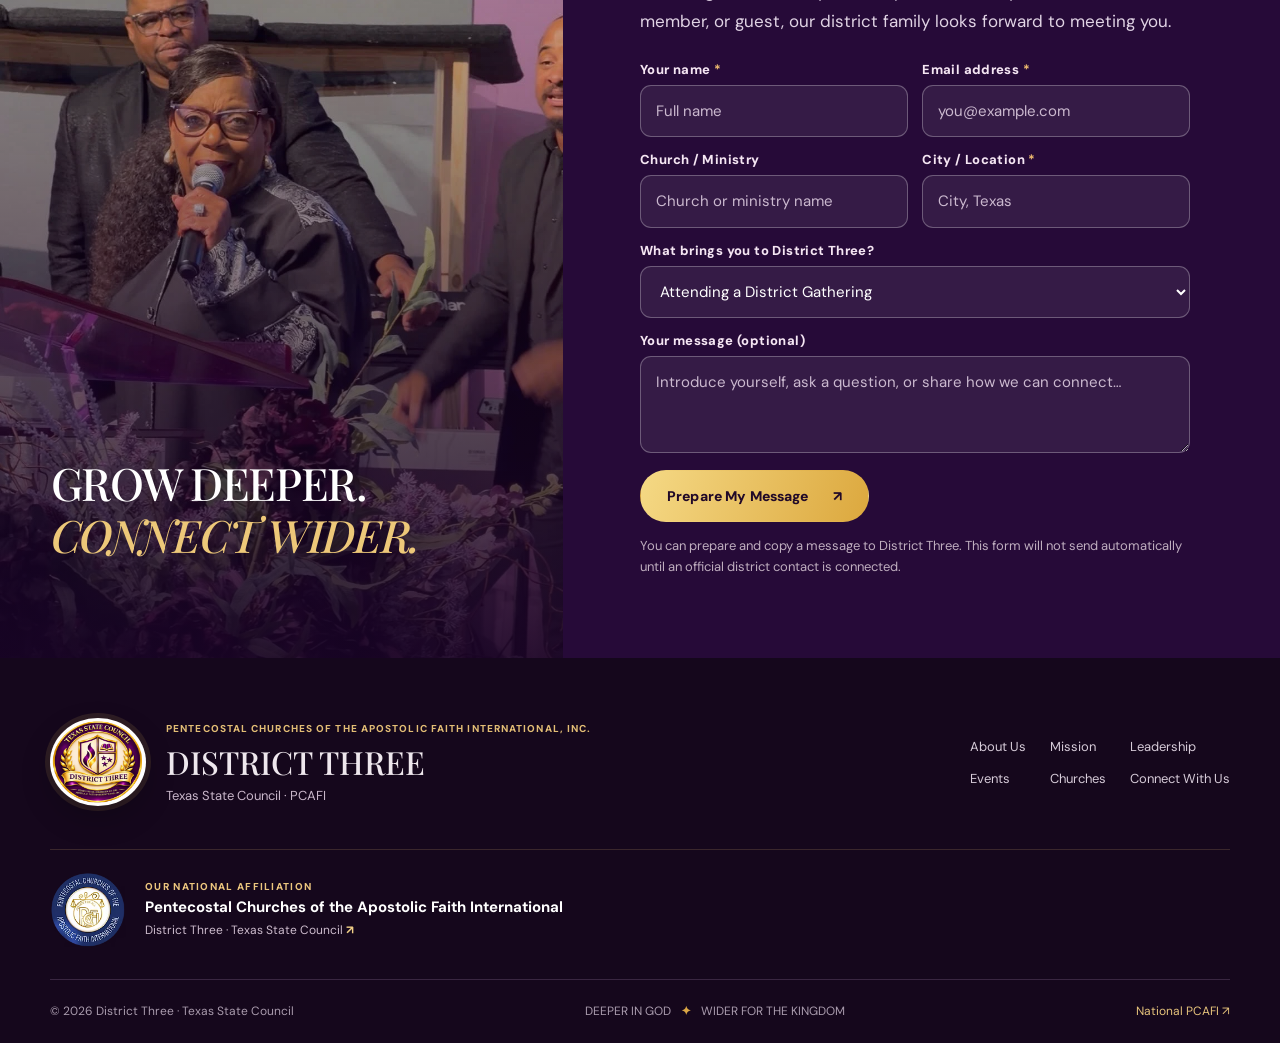
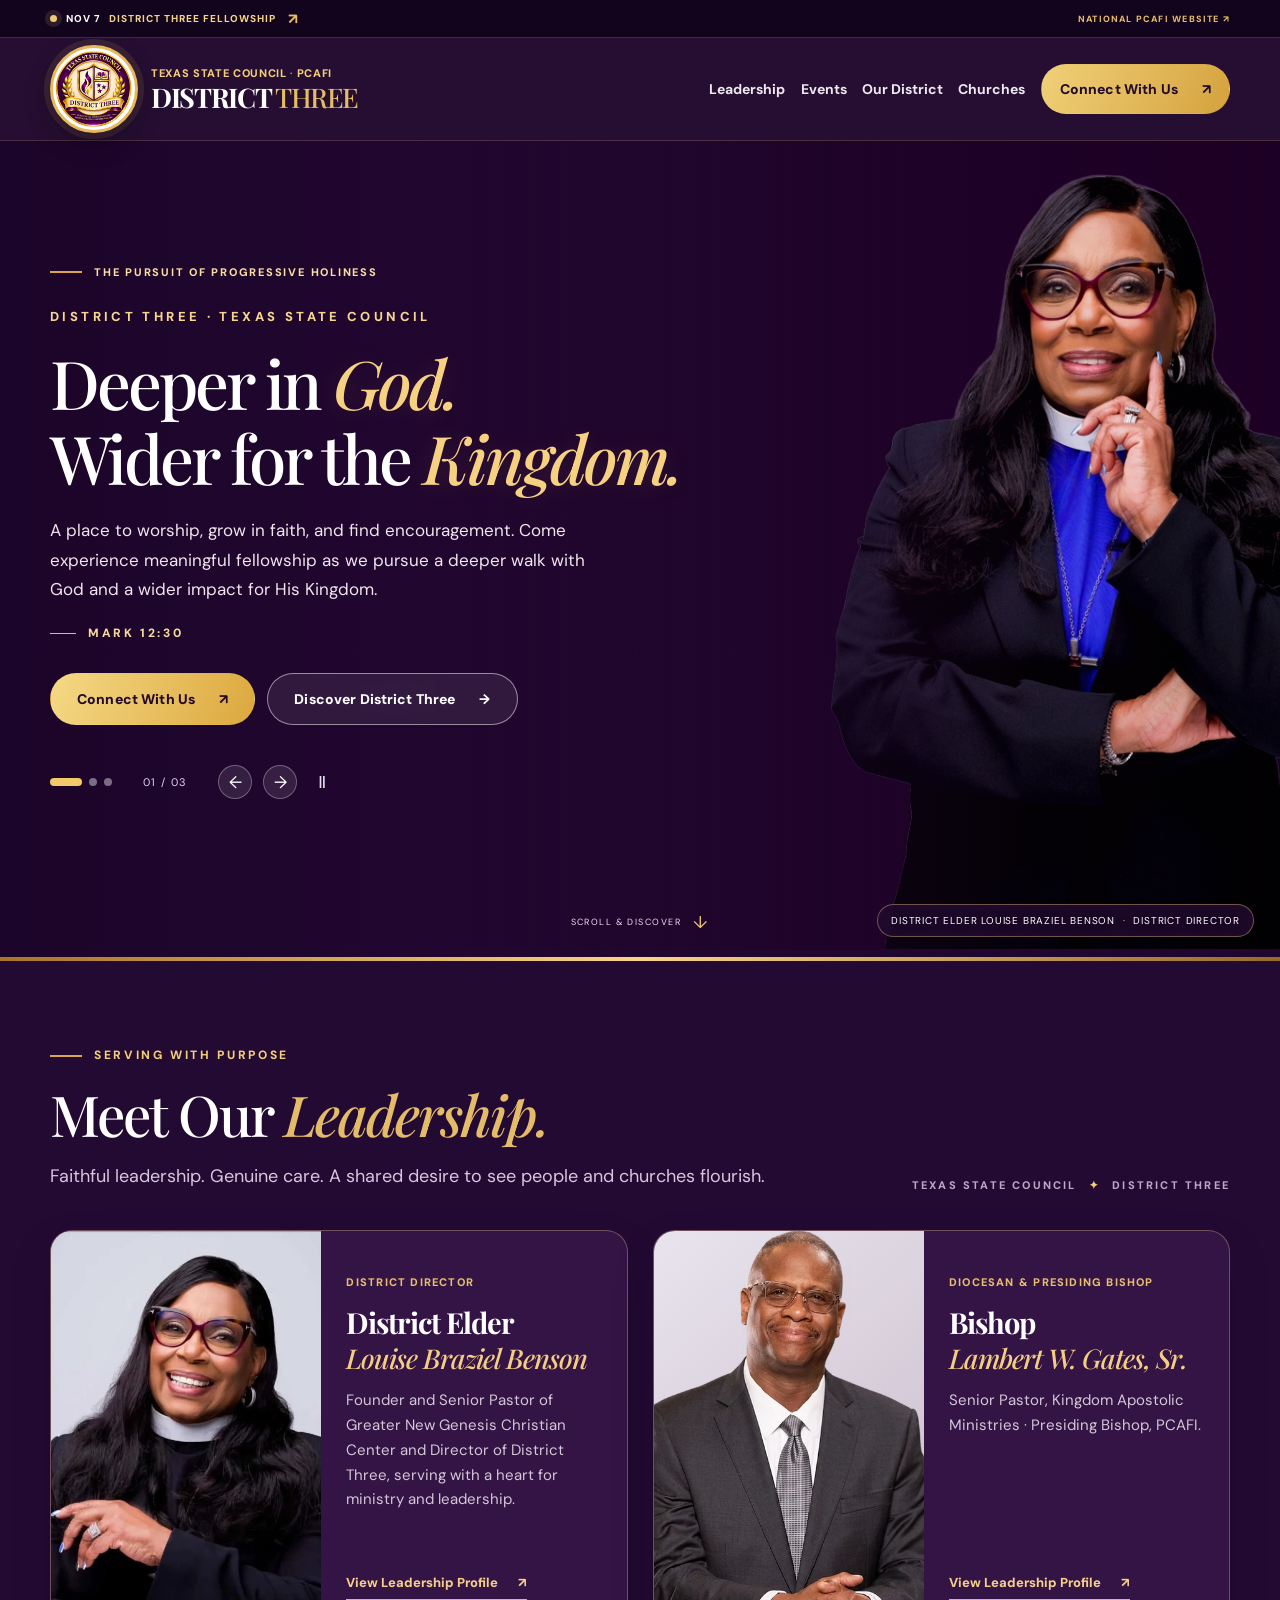
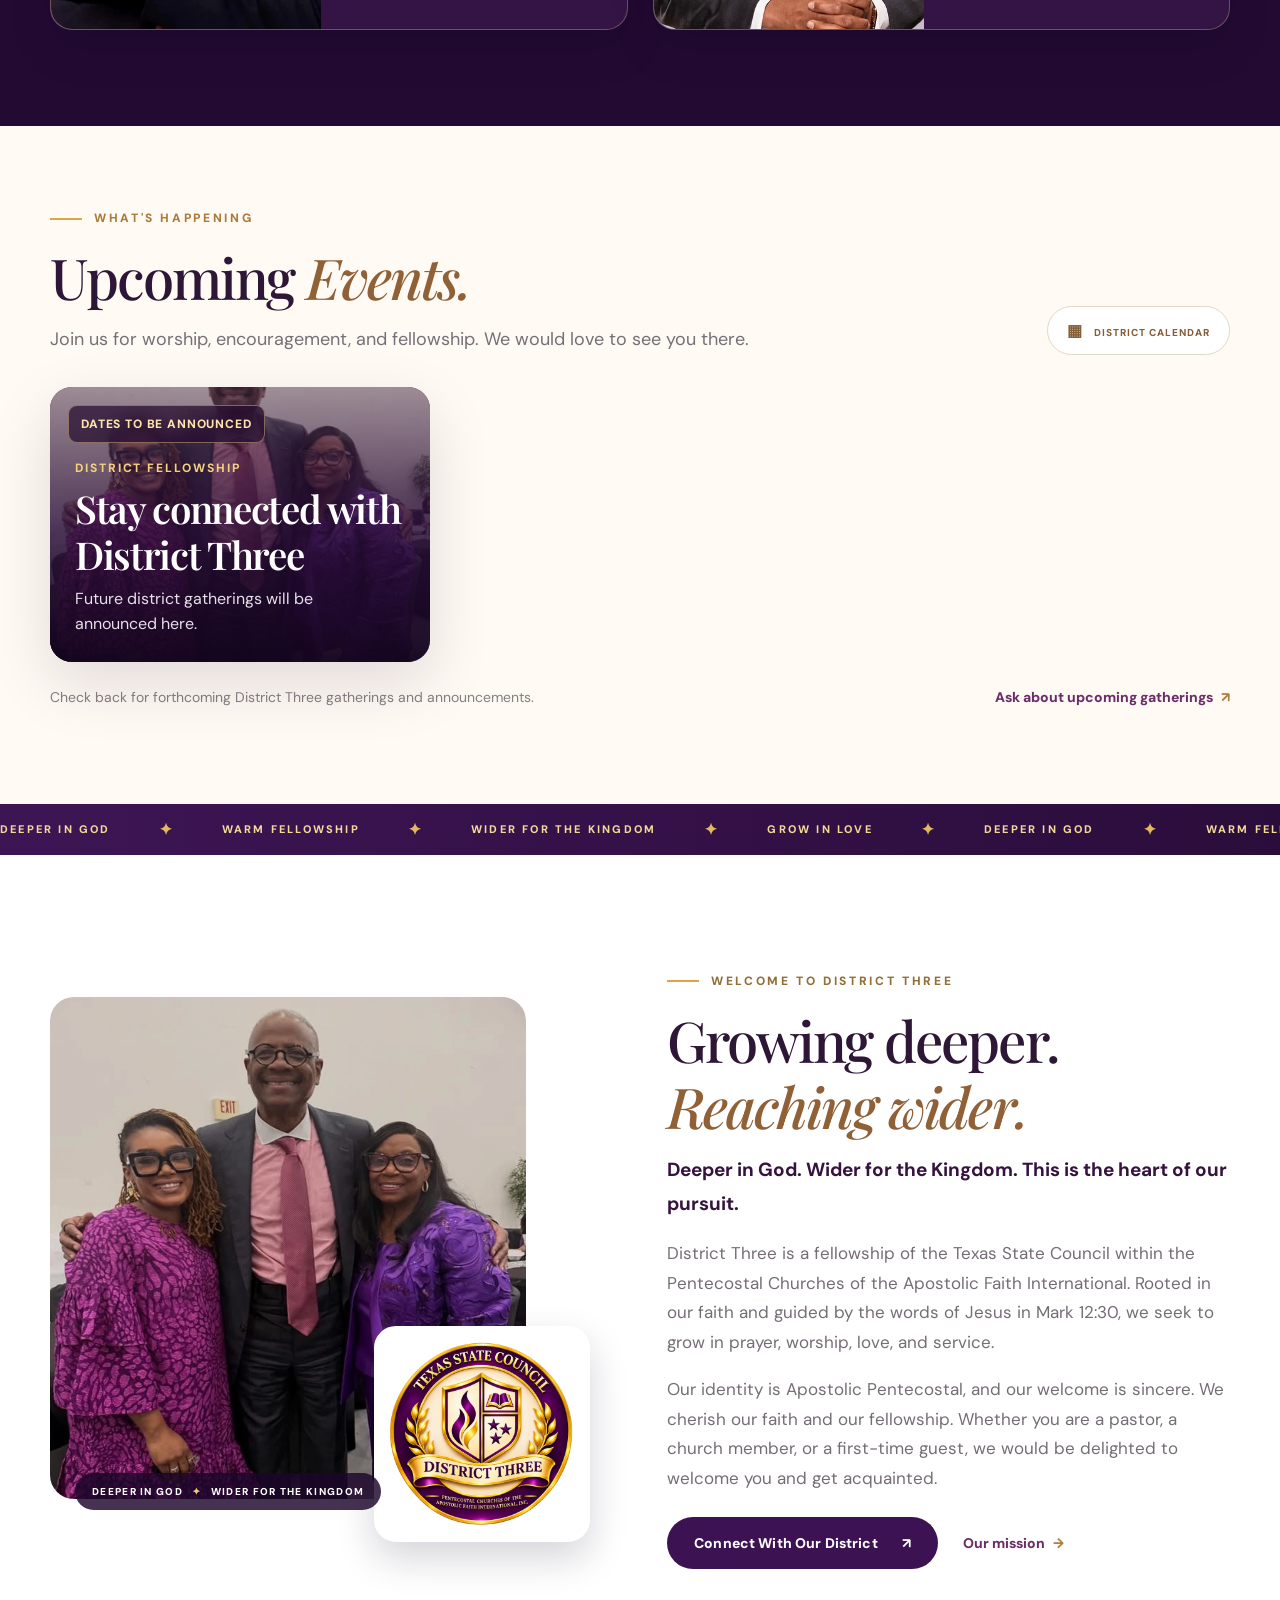
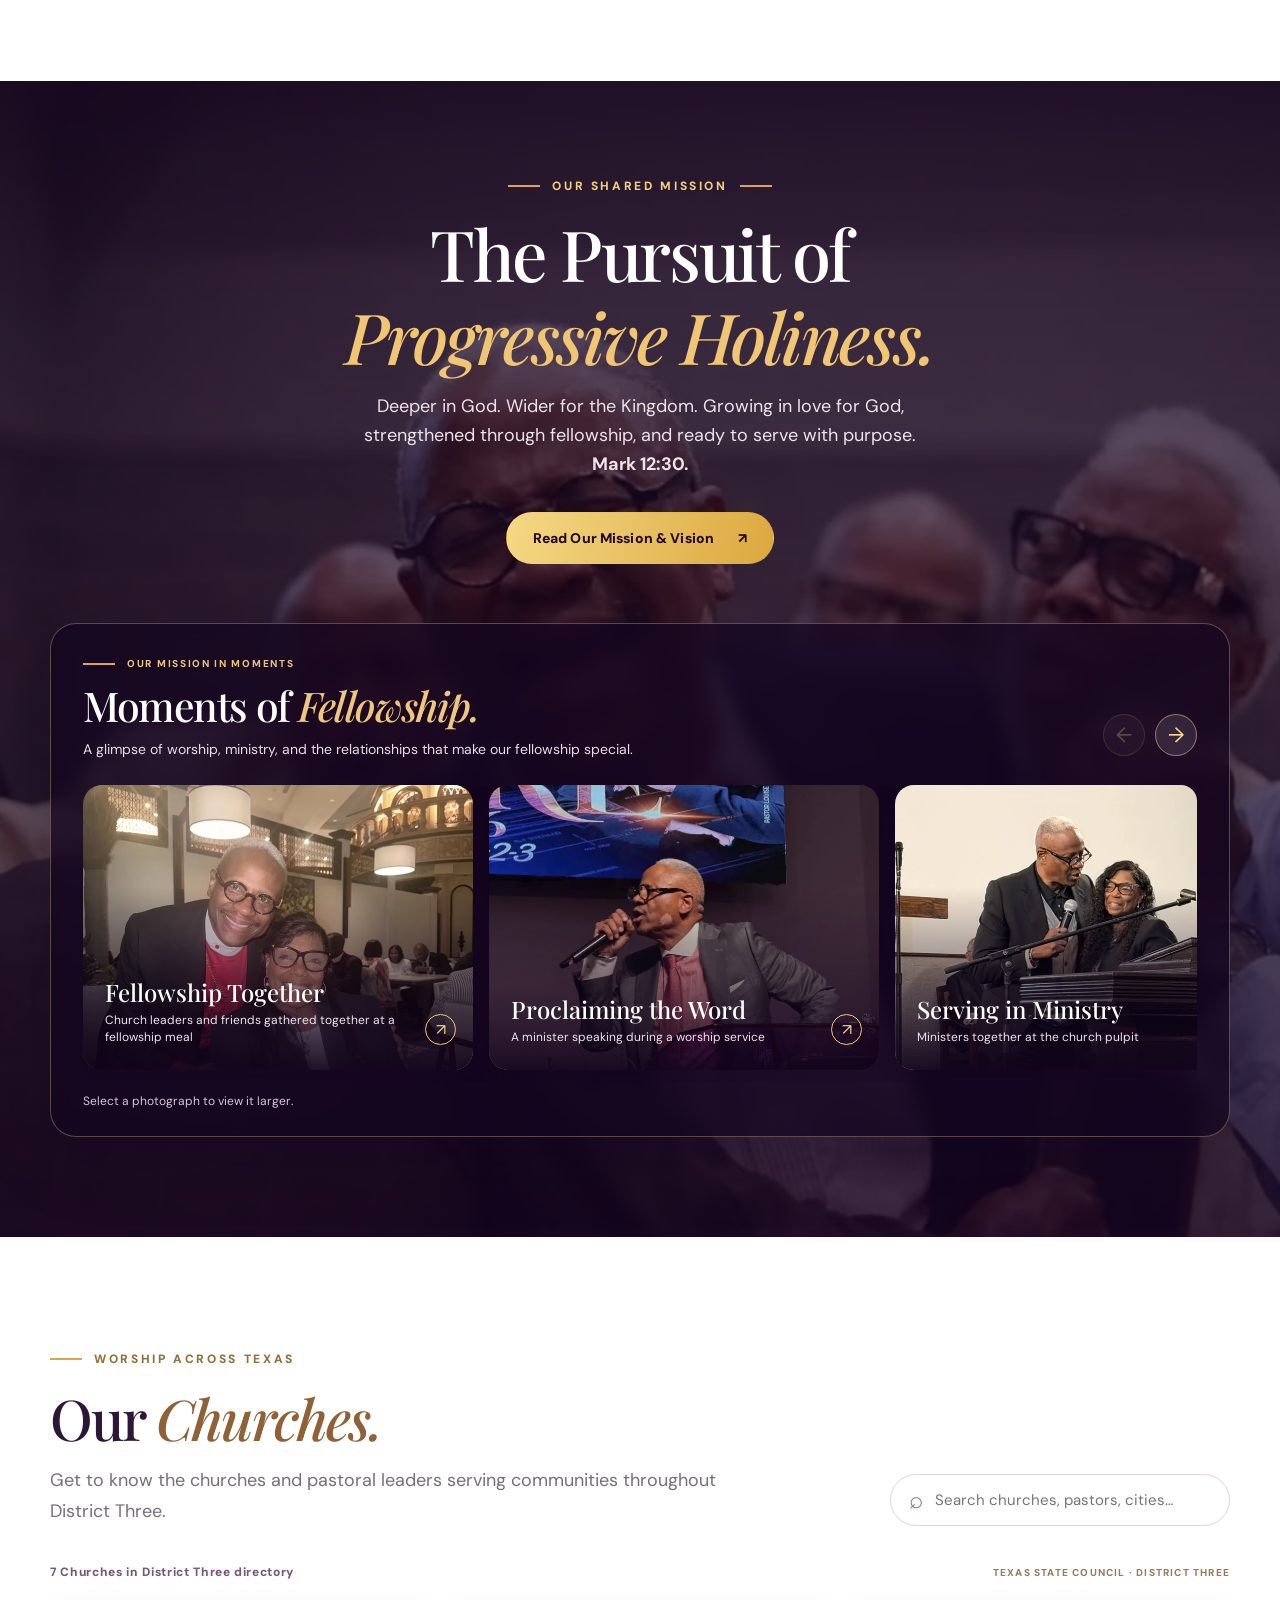
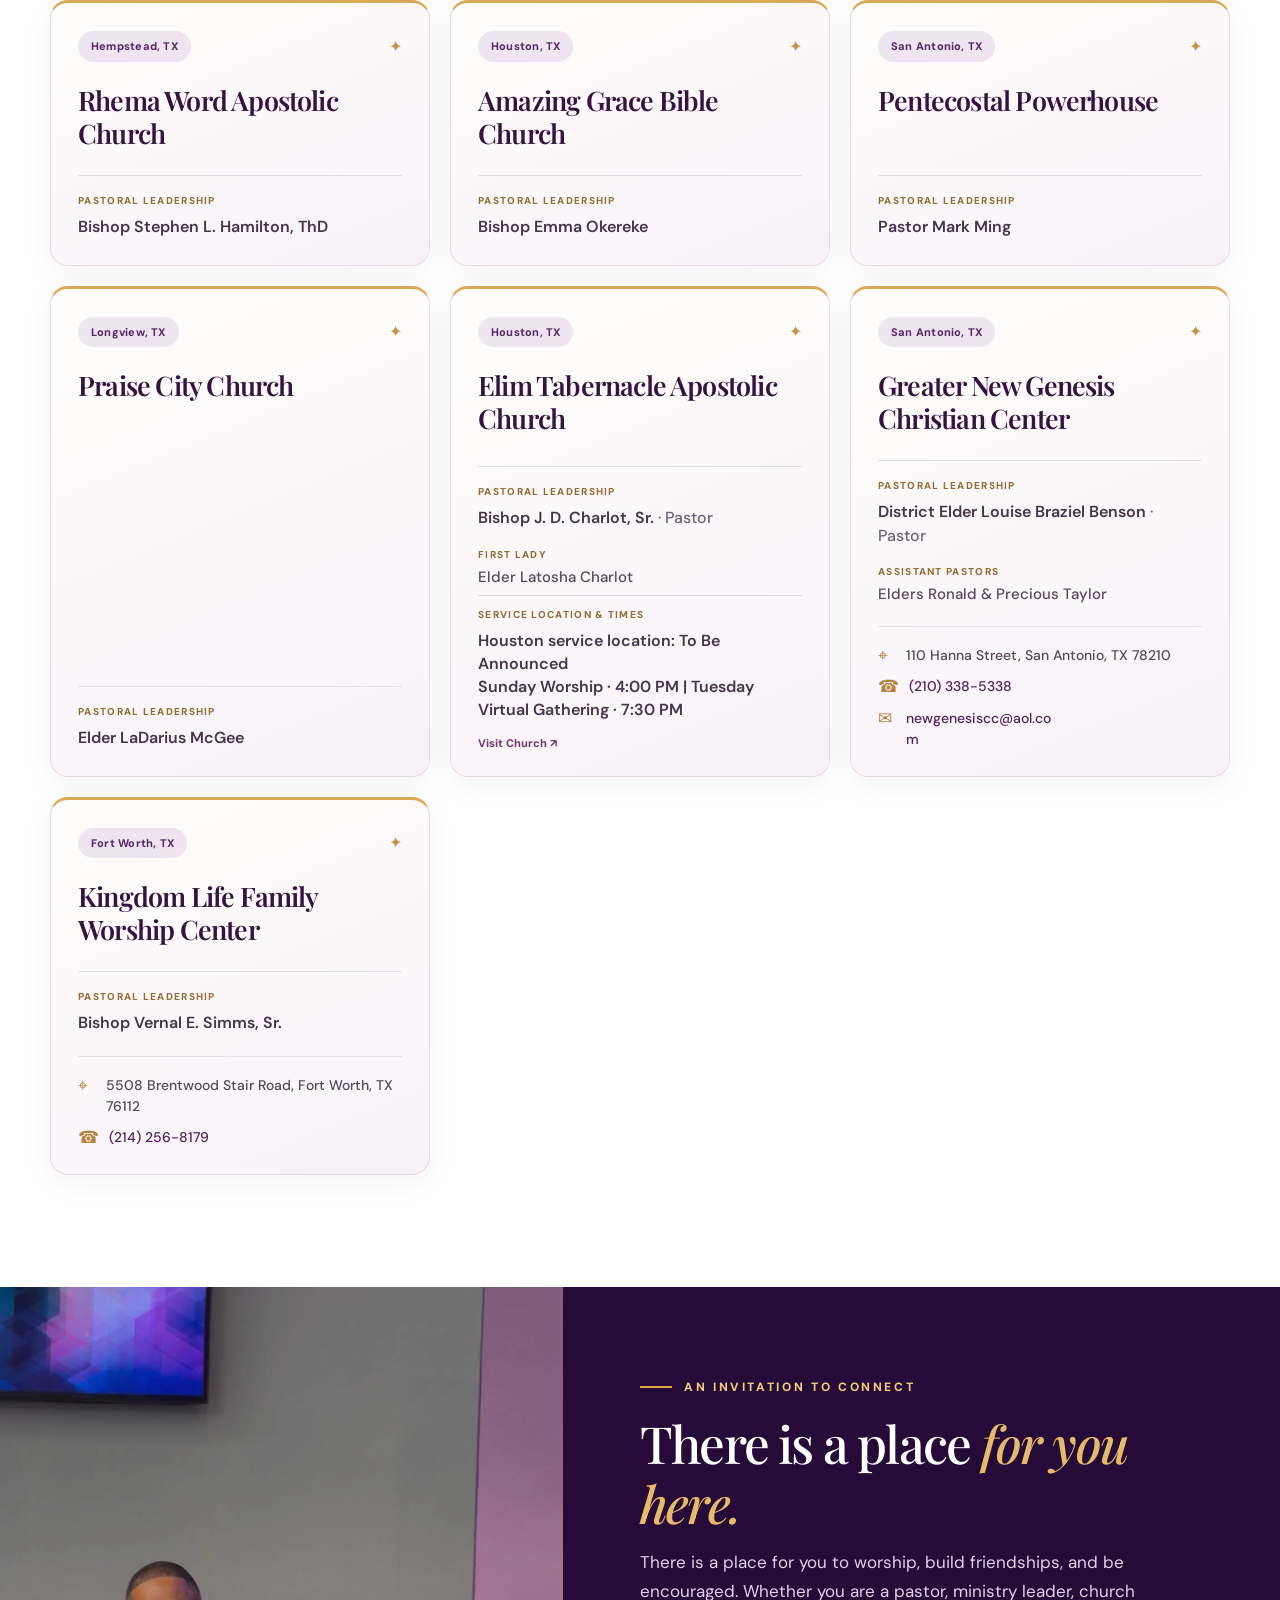
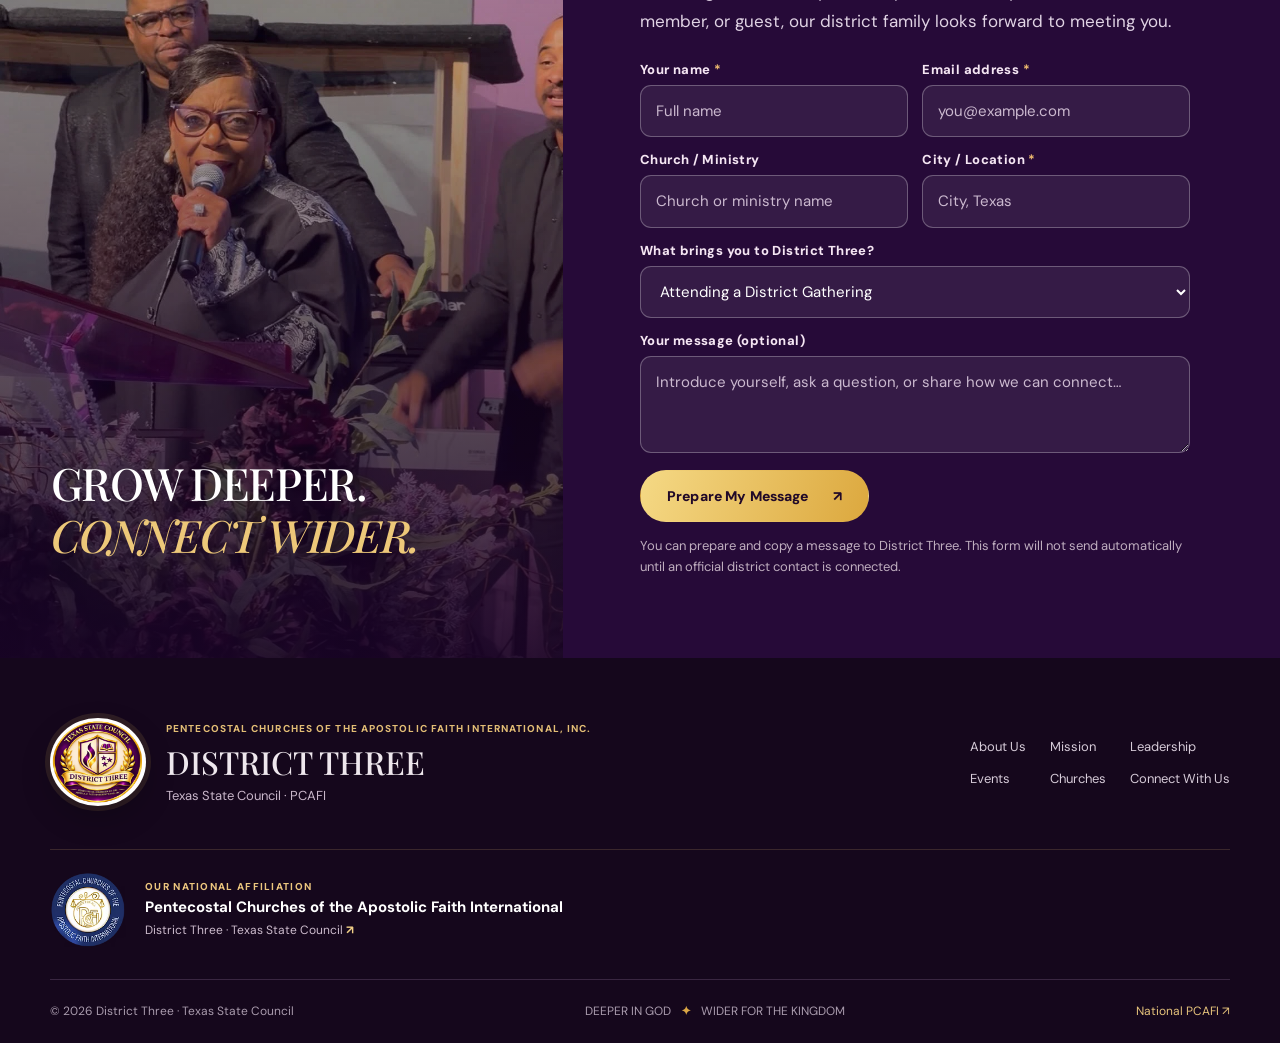
